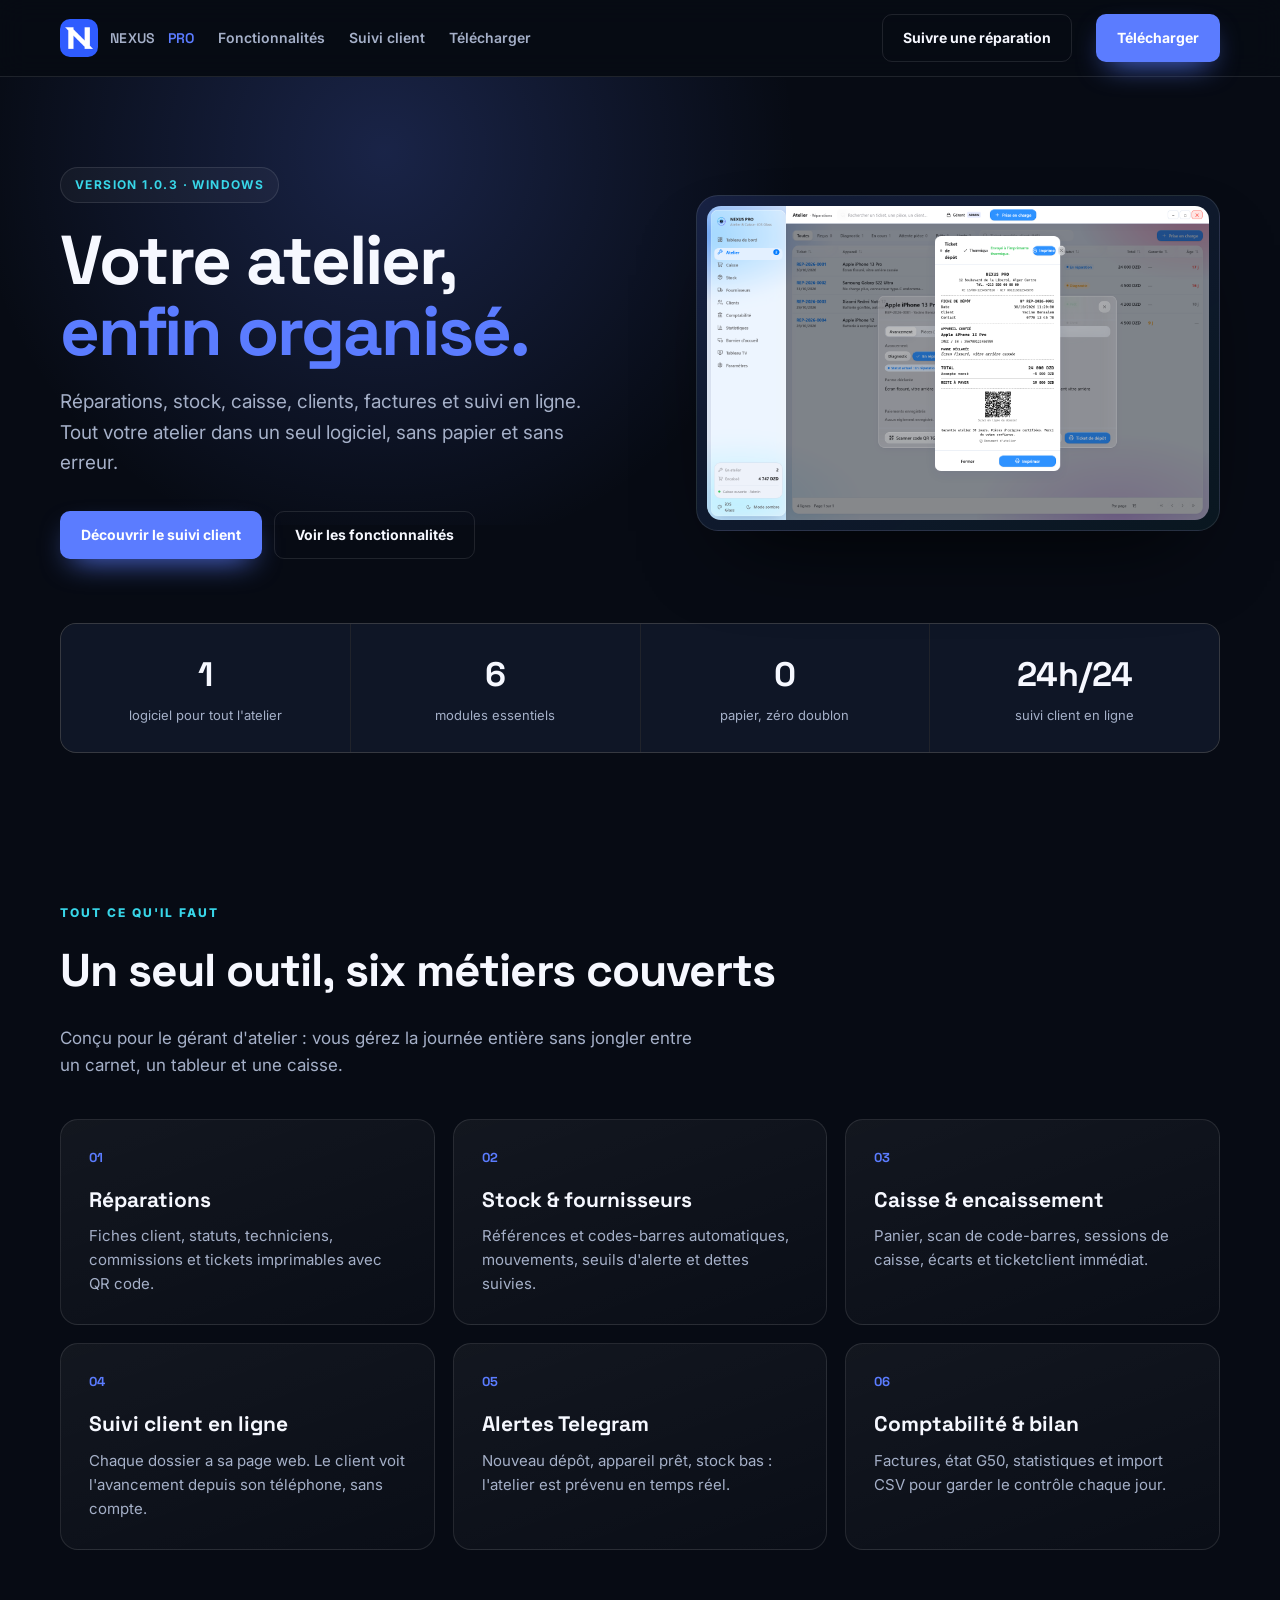
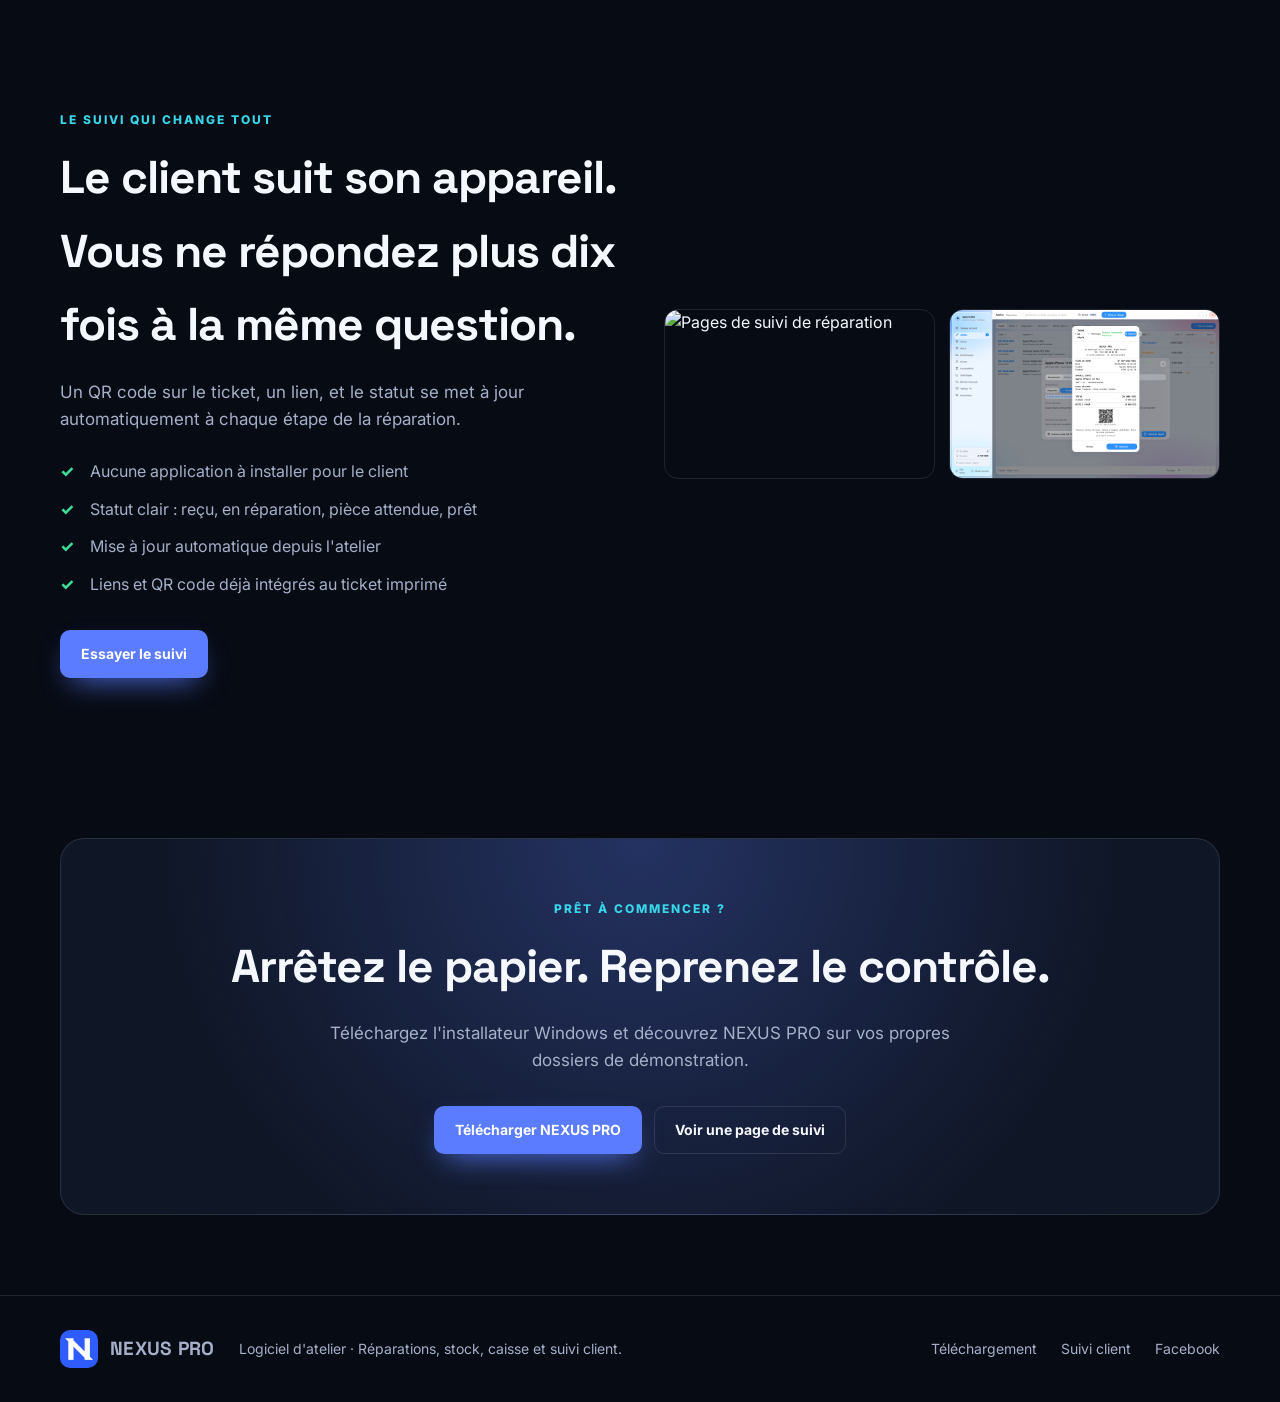
==== docs/landing/index.html @ 6903d818 "Site : accueil darija 100% + captures (Telegram, suivi, ticket QR)" ====
<!doctype html>
<html lang="fr">
<head>
<meta charset="utf-8" />
<meta name="viewport" content="width=device-width, initial-scale=1" />
<title>NEXUS PRO — Le logiciel tout-en-un pour votre atelier</title>
<meta name="description" content="Réparations, stock, caisse, clients, factures et suivi en ligne : NEXUS PRO réunit tout votre atelier dans un seul logiciel Windows." />
<style>
  @import url('https://fonts.googleapis.com/css2?family=Space+Grotesk:wght@400;500;600;700&family=Inter:wght@400;500;600;700&display=swap');
  :root{--bg:#070b14;--surface:#0f1626;--line:rgba(255,255,255,.1);--ink:#f6f8ff;--mute:#a5b0c8;--accent:#5b7cff;--cyan:#38d6e8;--ok:#3ddc97}
  *{box-sizing:border-box}
  html{scroll-behavior:smooth}
  body{margin:0;background:var(--bg);color:var(--ink);font-family:Inter,Arial,sans-serif;line-height:1.6}
  a{color:inherit;text-decoration:none}
  .wrap{width:min(1160px,92%);margin:0 auto}
  header{position:sticky;top:0;z-index:10;background:rgba(7,11,20,.82);backdrop-filter:blur(14px);border-bottom:1px solid var(--line)}
  .nav{display:flex;align-items:center;gap:24px;padding:14px 0}
  .brand{display:flex;align-items:center;gap:12px;font-family:'Space Grotesk',sans-serif;font-weight:700;font-size:19px;letter-spacing:.3px}
  .brand img{width:38px;height:38px;border-radius:10px}
  .nav a:not(.btn){color:var(--mute);font-size:14px;font-weight:600}
  .nav a:not(.btn):hover{color:var(--ink)}
  .nav .grow{flex:1}
  .btn{display:inline-flex;align-items:center;justify-content:center;gap:8px;padding:12px 20px;border-radius:10px;font-weight:700;font-size:14px;border:1px solid transparent;white-space:nowrap}
  .btn-primary{background:var(--accent);color:#fff;box-shadow:0 12px 30px -12px var(--accent)}
  .btn-ghost{border-color:var(--line);color:var(--ink)}
  .btn:hover{transform:translateY(-1px)}
  .hero{position:relative;overflow:hidden;padding:90px 0 70px}
  .hero:before{content:"";position:absolute;inset:-40% 30% 40% -10%;background:radial-gradient(circle,rgba(91,124,255,.22),transparent 65%);pointer-events:none}
  .grid{display:grid;grid-template-columns:1.05fr .95fr;gap:56px;align-items:center;position:relative}
  .badge{display:inline-block;padding:7px 14px;border-radius:100px;border:1px solid var(--line);background:rgba(255,255,255,.04);font-size:12px;font-weight:700;letter-spacing:1.4px;color:var(--cyan);text-transform:uppercase}
  h1{font-family:'Space Grotesk',sans-serif;font-size:clamp(42px,5.4vw,70px);line-height:1.04;letter-spacing:-2px;margin:22px 0 18px}
  h1 span{color:var(--accent)}
  .lead{font-size:19px;color:var(--mute);max-width:560px}
  .actions{display:flex;gap:12px;flex-wrap:wrap;margin-top:32px}
  .visual{position:relative;border-radius:22px;border:1px solid var(--line);padding:10px;background:linear-gradient(145deg,rgba(91,124,255,.16),rgba(56,214,232,.06));box-shadow:0 40px 90px -40px rgba(0,0,0,.9)}
  .visual img{width:100%;display:block;border-radius:14px}
  .stats{display:grid;grid-template-columns:repeat(4,1fr);gap:1px;background:var(--line);border:1px solid var(--line);border-radius:16px;overflow:hidden;margin-top:64px}
  .stat{background:var(--surface);padding:24px;text-align:center}
  .stat b{display:block;font-family:'Space Grotesk',sans-serif;font-size:34px;color:var(--ink)}
  .stat span{font-size:13px;color:var(--mute)}
  section{padding:80px 0}
  .eyebrow{color:var(--cyan);font-size:12px;font-weight:800;letter-spacing:2px;text-transform:uppercase}
  h2{font-family:'Space Grotesk',sans-serif;font-size:clamp(30px,3.6vw,46px);letter-spacing:-1px;margin:12px 0 16px}
  .sub{color:var(--mute);max-width:650px;font-size:17px}
  .cards{display:grid;grid-template-columns:repeat(3,1fr);gap:18px;margin-top:40px}
  .card{padding:28px;border-radius:18px;border:1px solid var(--line);background:linear-gradient(160deg,rgba(255,255,255,.05),rgba(255,255,255,.015))}
  .card .num{font-family:'Space Grotesk',sans-serif;font-size:13px;color:var(--accent);font-weight:700}
  .card h3{font-family:'Space Grotesk',sans-serif;font-size:21px;margin:14px 0 8px}
  .card p{color:var(--mute);font-size:15px;margin:0}
  .split{display:grid;grid-template-columns:1fr 1fr;gap:48px;align-items:center}
  .shots{display:grid;grid-template-columns:1fr 1fr;gap:14px}
  .shots img{width:100%;border-radius:14px;border:1px solid var(--line)}
  ul.checks{list-style:none;padding:0;margin:26px 0 0;display:grid;gap:12px}
  ul.checks li{padding-left:30px;position:relative;color:var(--mute)}
  ul.checks li:before{content:"✓";position:absolute;left:0;color:var(--ok);font-weight:800}
  .cta{text-align:center;border-radius:24px;padding:60px 24px;background:radial-gradient(circle at 50% 0,rgba(91,124,255,.28),transparent 70%),var(--surface);border:1px solid var(--line)}
  footer{border-top:1px solid var(--line);padding:34px 0;color:var(--mute);font-size:14px}
  .foot{display:flex;gap:24px;flex-wrap:wrap;align-items:center}
  .foot .grow{flex:1}
  @media(max-width:900px){.grid,.split{grid-template-columns:1fr}.cards{grid-template-columns:1fr}.stats{grid-template-columns:repeat(2,1fr)}.shots{grid-template-columns:1fr}.nav a:not(.btn){display:none}}
</style>
</head>
<body>
<header>
  <div class="wrap nav">
    <a class="brand" href="#top"><img src="../assets/logo-nexuspro.png" alt="Logo NEXUS PRO" /> NEXUS <span style="color:var(--accent)">PRO</span></a>
    <a href="#fonctions">Fonctionnalités</a>
    <a href="#suivi">Suivi client</a>
    <a href="#telecharger">Télécharger</a>
    <span class="grow"></span>
    <a class="btn btn-ghost" href="../suivi/">Suivre une réparation</a>
    <a class="btn btn-primary" href="https://github.com/mohlinkinpark1-prog/nexus-pro-releases/releases/latest">Télécharger</a>
  </div>
</header>

<main id="top">
  <div class="hero">
    <div class="wrap grid">
      <div>
        <span class="badge">Version 1.0.3 · Windows</span>
        <h1>Votre atelier,<br /><span>enfin organisé.</span></h1>
        <p class="lead">Réparations, stock, caisse, clients, factures et suivi en ligne. Tout votre atelier dans un seul logiciel, sans papier et sans erreur.</p>
        <div class="actions">
          <a class="btn btn-primary" href="#suivi">Découvrir le suivi client</a>
          <a class="btn btn-ghost" href="#fonctions">Voir les fonctionnalités</a>
        </div>
      </div>
      <div class="visual"><img src="../assets/app-ticket-qr.png" alt="Ticket de réparation avec QR code dans NEXUS PRO" /></div>
    </div>
    <div class="wrap stats">
      <div class="stat"><b>1</b><span>logiciel pour tout l'atelier</span></div>
      <div class="stat"><b>6</b><span>modules essentiels</span></div>
      <div class="stat"><b>0</b><span>papier, zéro doublon</span></div>
      <div class="stat"><b>24h/24</b><span>suivi client en ligne</span></div>
    </div>
  </div>

  <section id="fonctions">
    <div class="wrap">
      <div class="eyebrow">Tout ce qu'il faut</div>
      <h2>Un seul outil, six métiers couverts</h2>
      <p class="sub">Conçu pour le gérant d'atelier : vous gérez la journée entière sans jongler entre un carnet, un tableur et une caisse.</p>
      <div class="cards">
        <div class="card"><div class="num">01</div><h3>Réparations</h3><p>Fiches client, statuts, techniciens, commissions et tickets imprimables avec QR code.</p></div>
        <div class="card"><div class="num">02</div><h3>Stock & fournisseurs</h3><p>Références et codes-barres automatiques, mouvements, seuils d'alerte et dettes suivies.</p></div>
        <div class="card"><div class="num">03</div><h3>Caisse & encaissement</h3><p>Panier, scan de code-barres, sessions de caisse, écarts et ticketclient immédiat.</p></div>
        <div class="card"><div class="num">04</div><h3>Suivi client en ligne</h3><p>Chaque dossier a sa page web. Le client voit l'avancement depuis son téléphone, sans compte.</p></div>
        <div class="card"><div class="num">05</div><h3>Alertes Telegram</h3><p>Nouveau dépôt, appareil prêt, stock bas : l'atelier est prévenu en temps réel.</p></div>
        <div class="card"><div class="num">06</div><h3>Comptabilité & bilan</h3><p>Factures, état G50, statistiques et import CSV pour garder le contrôle chaque jour.</p></div>
      </div>
    </div>
  </section>

  <section id="suivi">
    <div class="wrap split">
      <div>
        <div class="eyebrow">Le suivi qui change tout</div>
        <h2>Le client suit son appareil. Vous ne répondez plus dix fois à la même question.</h2>
        <p class="sub">Un QR code sur le ticket, un lien, et le statut se met à jour automatiquement à chaque étape de la réparation.</p>
        <ul class="checks">
          <li>Aucune application à installer pour le client</li>
          <li>Statut clair : reçu, en réparation, pièce attendue, prêt</li>
          <li>Mise à jour automatique depuis l'atelier</li>
          <li>Liens et QR code déjà intégrés au ticket imprimé</li>
        </ul>
        <div class="actions"><a class="btn btn-primary" href="../suivi/">Essayer le suivi</a></div>
      </div>
      <div class="shots">
        <img src="../assets/app-suivi-pages.png" alt="Pages de suivi de réparation" />
        <img src="../assets/app-ticket-qr.png" alt="Ticket avec QR code" />
      </div>
    </div>
  </section>

  <section id="telecharger">
    <div class="wrap">
      <div class="cta">
        <div class="eyebrow">Prêt à commencer ?</div>
        <h2>Arrêtez le papier. Reprenez le contrôle.</h2>
        <p class="sub" style="margin:0 auto">Téléchargez l'installateur Windows et découvrez NEXUS PRO sur vos propres dossiers de démonstration.</p>
        <div class="actions" style="justify-content:center">
          <a class="btn btn-primary" href="https://github.com/mohlinkinpark1-prog/nexus-pro-releases/releases/latest">Télécharger NEXUS PRO</a>
          <a class="btn btn-ghost" href="../suivi/">Voir une page de suivi</a>
        </div>
      </div>
    </div>
  </section>
</main>

<footer>
  <div class="wrap foot">
    <a class="brand" href="#top"><img src="../assets/logo-nexuspro.png" alt="" /> NEXUS PRO</a>
    <span>Logiciel d'atelier · Réparations, stock, caisse et suivi client.</span>
    <span class="grow"></span>
    <a href="https://github.com/mohlinkinpark1-prog/nexus-pro-releases/releases/latest">Téléchargement</a>
    <a href="../suivi/">Suivi client</a>
    <a href="https://www.facebook.com/ghzdev">Facebook</a>
  </div>
</footer>
</body>
</html>
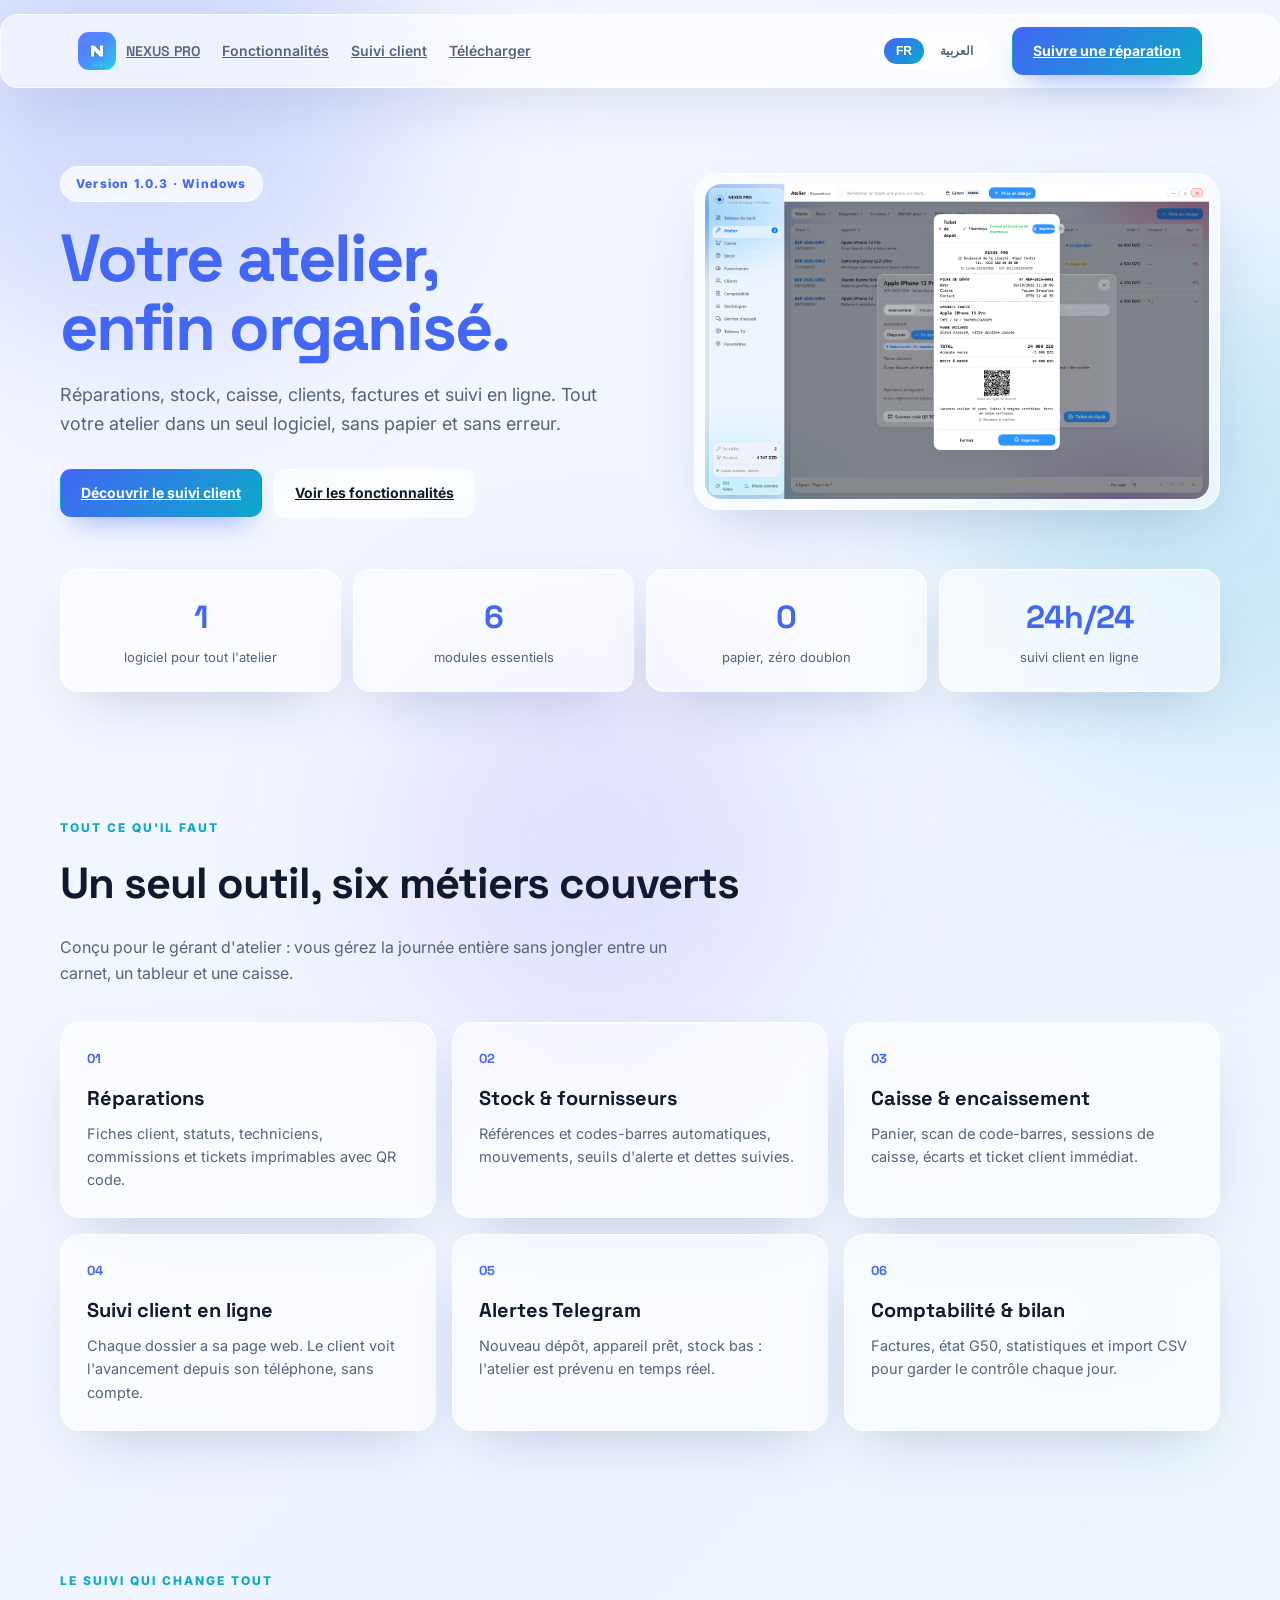
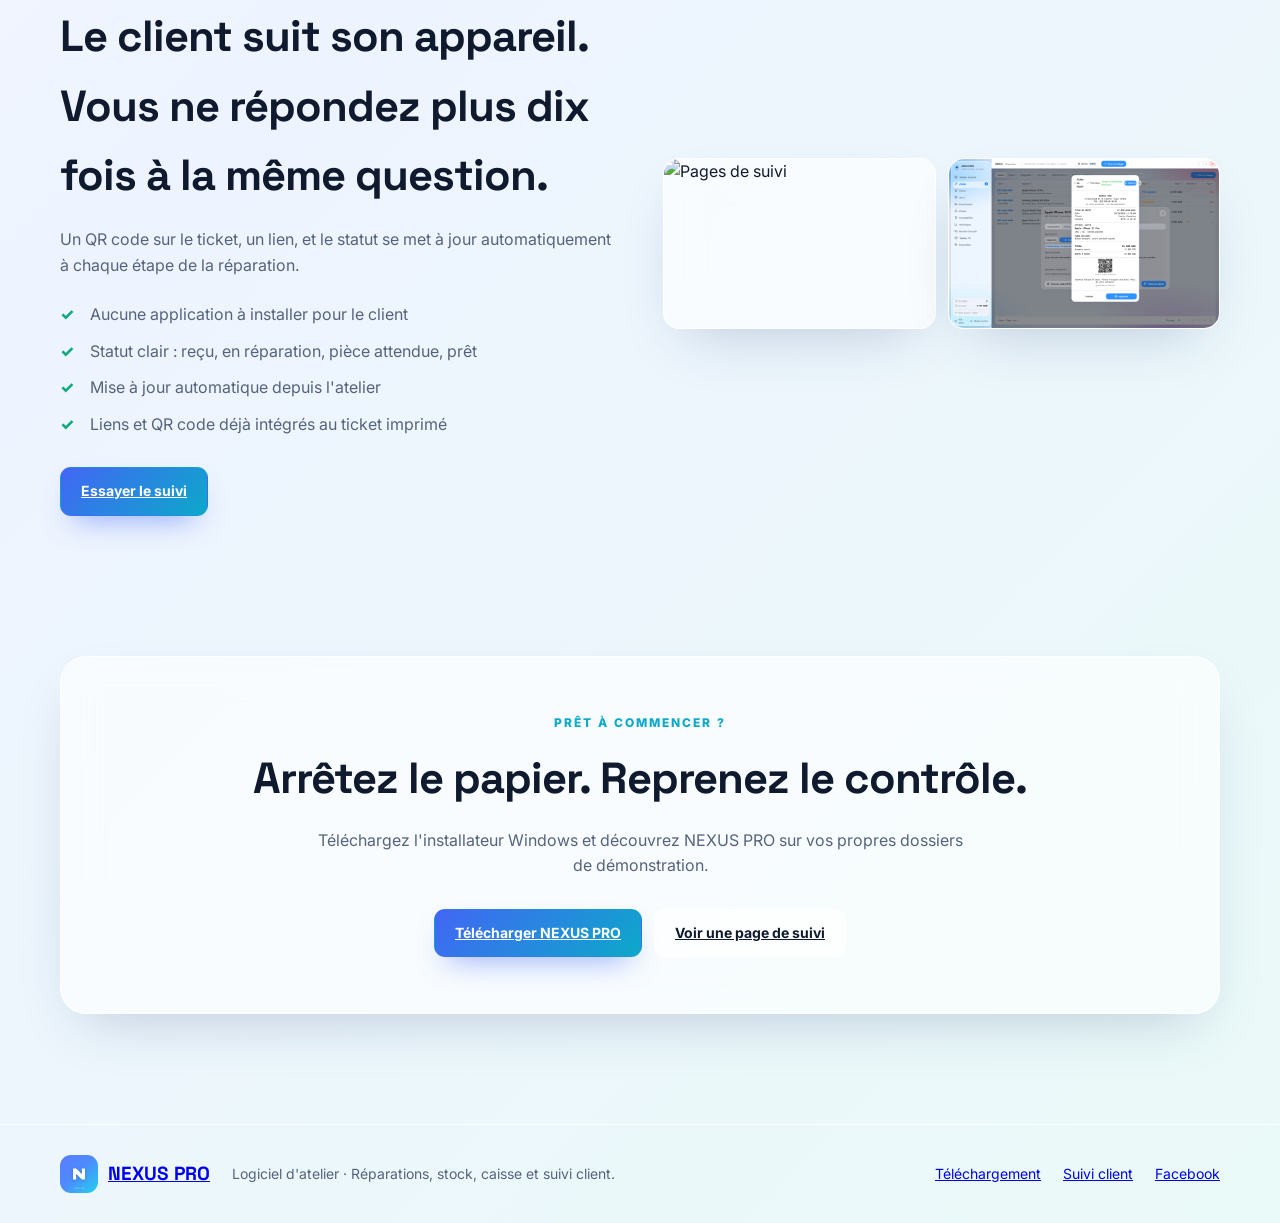
==== commit 0af72afa: "Site : accueil darija 100% + captures (Telegram, suivi, ticket QR)" ====
--- a/docs/landing/index.html
+++ b/docs/landing/index.html
@@ -5,71 +5,96 @@
 <meta name="viewport" content="width=device-width, initial-scale=1" />
 <title>NEXUS PRO — Le logiciel tout-en-un pour votre atelier</title>
 <meta name="description" content="Réparations, stock, caisse, clients, factures et suivi en ligne : NEXUS PRO réunit tout votre atelier dans un seul logiciel Windows." />
+<link rel="preconnect" href="https://fonts.googleapis.com" />
+<link rel="preconnect" href="https://fonts.gstatic.com" crossorigin />
+<link href="https://fonts.googleapis.com/css2?family=Space+Grotesk:wght@400;500;600;700&family=Inter:wght@400;500;600;700&family=Cairo:wght@400;600;700;800&display=swap" rel="stylesheet" />
 <style>
-  @import url('https://fonts.googleapis.com/css2?family=Space+Grotesk:wght@400;500;600;700&family=Inter:wght@400;500;600;700&display=swap');
-  :root{--bg:#070b14;--surface:#0f1626;--line:rgba(255,255,255,.1);--ink:#f6f8ff;--mute:#a5b0c8;--accent:#5b7cff;--cyan:#38d6e8;--ok:#3ddc97}
+  :root{
+    --ink:#101a2e;--muted:#56637d;--accent:#4266f5;--cyan:#0ca9c9;
+    --glass:rgba(255,255,255,.62);--glass-strong:rgba(255,255,255,.82);
+    --stroke:rgba(255,255,255,.85);--shadow:0 24px 60px -24px rgba(29,53,112,.25);
+  }
   *{box-sizing:border-box}
   html{scroll-behavior:smooth}
-  body{margin:0;background:var(--bg);color:var(--ink);font-family:Inter,Arial,sans-serif;line-height:1.6}
-  a{color:inherit;text-decoration:none}
+  body{
+    margin:0;color:var(--ink);line-height:1.6;
+    font-family:Inter,Arial,sans-serif;
+    background:linear-gradient(135deg,#f7f9ff 0%,#eef4ff 48%,#eafaf8 100%);
+    overflow-x:hidden;
+  }
+  html[lang="ar"] body{font-family:Cairo,'Segoe UI',Arial,sans-serif}
+  .orb{position:fixed;border-radius:50%;filter:blur(90px);z-index:-1;pointer-events:none}
+  .orb.a{width:520px;height:520px;background:rgba(66,102,245,.20);top:-180px;left:-120px}
+  .orb.b{width:480px;height:480px;background:rgba(12,169,201,.16);top:30%;right:-180px}
+  .orb.c{width:420px;height:420px;background:rgba(120,90,240,.12);bottom:-160px;left:30%}
+  .glass{background:var(--glass);backdrop-filter:blur(18px);-webkit-backdrop-filter:blur(18px);border:1px solid var(--stroke);box-shadow:var(--shadow)}
   .wrap{width:min(1160px,92%);margin:0 auto}
-  header{position:sticky;top:0;z-index:10;background:rgba(7,11,20,.82);backdrop-filter:blur(14px);border-bottom:1px solid var(--line)}
-  .nav{display:flex;align-items:center;gap:24px;padding:14px 0}
-  .brand{display:flex;align-items:center;gap:12px;font-family:'Space Grotesk',sans-serif;font-weight:700;font-size:19px;letter-spacing:.3px}
-  .brand img{width:38px;height:38px;border-radius:10px}
-  .nav a:not(.btn){color:var(--mute);font-size:14px;font-weight:600}
-  .nav a:not(.btn):hover{color:var(--ink)}
-  .nav .grow{flex:1}
-  .btn{display:inline-flex;align-items:center;justify-content:center;gap:8px;padding:12px 20px;border-radius:10px;font-weight:700;font-size:14px;border:1px solid transparent;white-space:nowrap}
-  .btn-primary{background:var(--accent);color:#fff;box-shadow:0 12px 30px -12px var(--accent)}
-  .btn-ghost{border-color:var(--line);color:var(--ink)}
-  .btn:hover{transform:translateY(-1px)}
-  .hero{position:relative;overflow:hidden;padding:90px 0 70px}
-  .hero:before{content:"";position:absolute;inset:-40% 30% 40% -10%;background:radial-gradient(circle,rgba(91,124,255,.22),transparent 65%);pointer-events:none}
-  .grid{display:grid;grid-template-columns:1.05fr .95fr;gap:56px;align-items:center;position:relative}
-  .badge{display:inline-block;padding:7px 14px;border-radius:100px;border:1px solid var(--line);background:rgba(255,255,255,.04);font-size:12px;font-weight:700;letter-spacing:1.4px;color:var(--cyan);text-transform:uppercase}
-  h1{font-family:'Space Grotesk',sans-serif;font-size:clamp(42px,5.4vw,70px);line-height:1.04;letter-spacing:-2px;margin:22px 0 18px}
+  header{position:sticky;top:0;z-index:20;margin:14px auto 0;border-radius:18px}
+  .nav{display:flex;align-items:center;gap:22px;padding:12px 18px;border-radius:18px}
+  .brand{display:flex;align-items:center;gap:10px;font-family:'Space Grotesk',sans-serif;font-weight:700;font-size:19px}
+  .brand img{width:38px;height:38px;border-radius:11px}
+  .nav a:not(.btn){color:var(--muted);font-size:14px;font-weight:600}
+  .nav a:not(.btn):hover{color:var(--accent)}
+  .grow{flex:1}
+  .btn{display:inline-flex;align-items:center;justify-content:center;gap:8px;padding:12px 20px;border-radius:11px;font-weight:700;font-size:14px;border:1px solid transparent;white-space:nowrap;transition:transform .15s ease}
+  .btn:hover{transform:translateY(-2px)}
+  .btn-primary{background:linear-gradient(135deg,var(--accent),var(--cyan));color:#fff;box-shadow:0 14px 30px -14px rgba(66,102,245,.7)}
+  .btn-ghost{background:rgba(255,255,255,.7);border-color:rgba(255,255,255,.9);color:var(--ink)}
+  .langs{display:flex;gap:4px;padding:4px;border-radius:100px;background:rgba(255,255,255,.7);border:1px solid var(--stroke)}
+  .lang-btn{border:0;background:transparent;color:var(--muted);font-weight:700;font-size:12px;padding:6px 12px;border-radius:100px;cursor:pointer}
+  .lang-btn.active{background:linear-gradient(135deg,var(--accent),var(--cyan));color:#fff}
+  .hero{position:relative;padding:78px 0 56px}
+  .grid{display:grid;grid-template-columns:1.05fr .95fr;gap:52px;align-items:center}
+  .badge{display:inline-block;padding:7px 15px;border-radius:100px;background:rgba(255,255,255,.75);border:1px solid var(--stroke);font-size:12px;font-weight:800;letter-spacing:1.2px;color:var(--accent)}
+  h1{font-family:'Space Grotesk',sans-serif;font-size:clamp(42px,5.2vw,68px);line-height:1.05;letter-spacing:-2px;margin:22px 0 18px}
+  html[lang="ar"] h1,html[lang="ar"] h2,html[lang="ar"] h3{font-family:Cairo,sans-serif;letter-spacing:0}
   h1 span{color:var(--accent)}
-  .lead{font-size:19px;color:var(--mute);max-width:560px}
-  .actions{display:flex;gap:12px;flex-wrap:wrap;margin-top:32px}
-  .visual{position:relative;border-radius:22px;border:1px solid var(--line);padding:10px;background:linear-gradient(145deg,rgba(91,124,255,.16),rgba(56,214,232,.06));box-shadow:0 40px 90px -40px rgba(0,0,0,.9)}
-  .visual img{width:100%;display:block;border-radius:14px}
-  .stats{display:grid;grid-template-columns:repeat(4,1fr);gap:1px;background:var(--line);border:1px solid var(--line);border-radius:16px;overflow:hidden;margin-top:64px}
-  .stat{background:var(--surface);padding:24px;text-align:center}
-  .stat b{display:block;font-family:'Space Grotesk',sans-serif;font-size:34px;color:var(--ink)}
-  .stat span{font-size:13px;color:var(--mute)}
-  section{padding:80px 0}
+  .lead{font-size:18px;color:var(--muted);max-width:560px}
+  .actions{display:flex;gap:12px;flex-wrap:wrap;margin-top:30px}
+  .visual{padding:10px;border-radius:24px;overflow:hidden}
+  .visual img{width:100%;display:block;border-radius:16px}
+  .stats{display:grid;grid-template-columns:repeat(4,1fr);gap:12px;margin-top:52px}
+  .stat{border-radius:18px;padding:22px;text-align:center}
+  .stat b{display:block;font-family:'Space Grotesk',sans-serif;font-size:32px;color:var(--accent)}
+  .stat span{font-size:13px;color:var(--muted)}
+  section{padding:70px 0}
   .eyebrow{color:var(--cyan);font-size:12px;font-weight:800;letter-spacing:2px;text-transform:uppercase}
-  h2{font-family:'Space Grotesk',sans-serif;font-size:clamp(30px,3.6vw,46px);letter-spacing:-1px;margin:12px 0 16px}
-  .sub{color:var(--mute);max-width:650px;font-size:17px}
-  .cards{display:grid;grid-template-columns:repeat(3,1fr);gap:18px;margin-top:40px}
-  .card{padding:28px;border-radius:18px;border:1px solid var(--line);background:linear-gradient(160deg,rgba(255,255,255,.05),rgba(255,255,255,.015))}
-  .card .num{font-family:'Space Grotesk',sans-serif;font-size:13px;color:var(--accent);font-weight:700}
-  .card h3{font-family:'Space Grotesk',sans-serif;font-size:21px;margin:14px 0 8px}
-  .card p{color:var(--mute);font-size:15px;margin:0}
-  .split{display:grid;grid-template-columns:1fr 1fr;gap:48px;align-items:center}
-  .shots{display:grid;grid-template-columns:1fr 1fr;gap:14px}
-  .shots img{width:100%;border-radius:14px;border:1px solid var(--line)}
-  ul.checks{list-style:none;padding:0;margin:26px 0 0;display:grid;gap:12px}
-  ul.checks li{padding-left:30px;position:relative;color:var(--mute)}
-  ul.checks li:before{content:"✓";position:absolute;left:0;color:var(--ok);font-weight:800}
-  .cta{text-align:center;border-radius:24px;padding:60px 24px;background:radial-gradient(circle at 50% 0,rgba(91,124,255,.28),transparent 70%),var(--surface);border:1px solid var(--line)}
-  footer{border-top:1px solid var(--line);padding:34px 0;color:var(--mute);font-size:14px}
-  .foot{display:flex;gap:24px;flex-wrap:wrap;align-items:center}
-  .foot .grow{flex:1}
+  h2{font-family:'Space Grotesk',sans-serif;font-size:clamp(30px,3.4vw,44px);letter-spacing:-1px;margin:12px 0 14px}
+  .sub{color:var(--muted);max-width:650px;font-size:16px}
+  .cards{display:grid;grid-template-columns:repeat(3,1fr);gap:16px;margin-top:36px}
+  .card{padding:26px;border-radius:20px}
+  .card .num{font-family:'Space Grotesk',sans-serif;font-size:13px;font-weight:700;color:var(--accent)}
+  .card h3{font-family:'Space Grotesk',sans-serif;font-size:20px;margin:12px 0 8px}
+  .card p{color:var(--muted);font-size:14.5px;margin:0}
+  .split{display:grid;grid-template-columns:1fr 1fr;gap:46px;align-items:center}
+  .shots{display:grid;grid-template-columns:1fr 1fr;gap:12px}
+  .shots img{width:100%;border-radius:16px;border:1px solid var(--stroke)}
+  ul.checks{list-style:none;padding:0;margin:24px 0 0;display:grid;gap:11px}
+  ul.checks li{padding-inline-start:30px;position:relative;color:var(--muted)}
+  ul.checks li:before{content:"✓";position:absolute;inset-inline-start:0;color:#0ea97c;font-weight:800}
+  .cta{text-align:center;border-radius:26px;padding:56px 24px}
+  footer{border-top:1px solid rgba(255,255,255,.8);padding:30px 0;color:var(--muted);font-size:14px;margin-top:40px}
+  .foot{display:flex;gap:22px;flex-wrap:wrap;align-items:center}
   @media(max-width:900px){.grid,.split{grid-template-columns:1fr}.cards{grid-template-columns:1fr}.stats{grid-template-columns:repeat(2,1fr)}.shots{grid-template-columns:1fr}.nav a:not(.btn){display:none}}
+  html[dir="rtl"] .nav{direction:rtl}
+  html[dir="rtl"] .actions{justify-content:flex-start}
 </style>
 </head>
 <body>
-<header>
+<div class="orb a"></div><div class="orb b"></div><div class="orb c"></div>
+
+<header class="glass">
   <div class="wrap nav">
-    <a class="brand" href="#top"><img src="../assets/logo-nexuspro.png" alt="Logo NEXUS PRO" /> NEXUS <span style="color:var(--accent)">PRO</span></a>
-    <a href="#fonctions">Fonctionnalités</a>
-    <a href="#suivi">Suivi client</a>
-    <a href="#telecharger">Télécharger</a>
+    <a class="brand" href="#top"><img src="../assets/logo-nexuspro.png" alt="NEXUS PRO" /> NEXUS PRO</a>
+    <a href="#fonctions" data-i18n="navFeatures">Fonctionnalités</a>
+    <a href="#suivi" data-i18n="navTracking">Suivi client</a>
+    <a href="#telecharger" data-i18n="navDownload">Télécharger</a>
     <span class="grow"></span>
-    <a class="btn btn-ghost" href="../suivi/">Suivre une réparation</a>
-    <a class="btn btn-primary" href="https://github.com/mohlinkinpark1-prog/nexus-pro-releases/releases/latest">Télécharger</a>
+    <div class="langs">
+      <button class="lang-btn active" data-lang="fr" type="button">FR</button>
+      <button class="lang-btn" data-lang="ar" type="button">العربية</button>
+    </div>
+    <a class="btn btn-primary" href="../suivi/" data-i18n="navTry">Suivre une réparation</a>
   </div>
 </header>
 
@@ -77,36 +102,36 @@
   <div class="hero">
     <div class="wrap grid">
       <div>
-        <span class="badge">Version 1.0.3 · Windows</span>
-        <h1>Votre atelier,<br /><span>enfin organisé.</span></h1>
-        <p class="lead">Réparations, stock, caisse, clients, factures et suivi en ligne. Tout votre atelier dans un seul logiciel, sans papier et sans erreur.</p>
+        <span class="badge" data-i18n="badge">Version 1.0.3 · Windows</span>
+        <h1><span data-i18n="hero1">Votre atelier,</span><br /><span data-i18n="hero2">enfin organisé.</span></h1>
+        <p class="lead" data-i18n="lead">Réparations, stock, caisse, clients, factures et suivi en ligne. Tout votre atelier dans un seul logiciel, sans papier et sans erreur.</p>
         <div class="actions">
-          <a class="btn btn-primary" href="#suivi">Découvrir le suivi client</a>
-          <a class="btn btn-ghost" href="#fonctions">Voir les fonctionnalités</a>
+          <a class="btn btn-primary" href="#suivi" data-i18n="ctaTracking">Découvrir le suivi client</a>
+          <a class="btn btn-ghost" href="#fonctions" data-i18n="ctaFeatures">Voir les fonctionnalités</a>
         </div>
       </div>
-      <div class="visual"><img src="../assets/app-ticket-qr.png" alt="Ticket de réparation avec QR code dans NEXUS PRO" /></div>
+      <div class="visual glass"><img src="../assets/app-ticket-qr.png" alt="Ticket de réparation avec QR code" /></div>
     </div>
     <div class="wrap stats">
-      <div class="stat"><b>1</b><span>logiciel pour tout l'atelier</span></div>
-      <div class="stat"><b>6</b><span>modules essentiels</span></div>
-      <div class="stat"><b>0</b><span>papier, zéro doublon</span></div>
-      <div class="stat"><b>24h/24</b><span>suivi client en ligne</span></div>
+      <div class="stat glass"><b>1</b><span data-i18n="s1">logiciel pour tout l'atelier</span></div>
+      <div class="stat glass"><b>6</b><span data-i18n="s2">modules essentiels</span></div>
+      <div class="stat glass"><b>0</b><span data-i18n="s3">papier, zéro doublon</span></div>
+      <div class="stat glass"><b>24h/24</b><span data-i18n="s4">suivi client en ligne</span></div>
     </div>
   </div>
 
   <section id="fonctions">
     <div class="wrap">
-      <div class="eyebrow">Tout ce qu'il faut</div>
-      <h2>Un seul outil, six métiers couverts</h2>
-      <p class="sub">Conçu pour le gérant d'atelier : vous gérez la journée entière sans jongler entre un carnet, un tableur et une caisse.</p>
+      <div class="eyebrow" data-i18n="eyebrow1">Tout ce qu'il faut</div>
+      <h2 data-i18n="title1">Un seul outil, six métiers couverts</h2>
+      <p class="sub" data-i18n="sub1">Conçu pour le gérant d'atelier : vous gérez la journée entière sans jongler entre un carnet, un tableur et une caisse.</p>
       <div class="cards">
-        <div class="card"><div class="num">01</div><h3>Réparations</h3><p>Fiches client, statuts, techniciens, commissions et tickets imprimables avec QR code.</p></div>
-        <div class="card"><div class="num">02</div><h3>Stock & fournisseurs</h3><p>Références et codes-barres automatiques, mouvements, seuils d'alerte et dettes suivies.</p></div>
-        <div class="card"><div class="num">03</div><h3>Caisse & encaissement</h3><p>Panier, scan de code-barres, sessions de caisse, écarts et ticketclient immédiat.</p></div>
-        <div class="card"><div class="num">04</div><h3>Suivi client en ligne</h3><p>Chaque dossier a sa page web. Le client voit l'avancement depuis son téléphone, sans compte.</p></div>
-        <div class="card"><div class="num">05</div><h3>Alertes Telegram</h3><p>Nouveau dépôt, appareil prêt, stock bas : l'atelier est prévenu en temps réel.</p></div>
-        <div class="card"><div class="num">06</div><h3>Comptabilité & bilan</h3><p>Factures, état G50, statistiques et import CSV pour garder le contrôle chaque jour.</p></div>
+        <div class="card glass"><div class="num">01</div><h3 data-i18n="f1t">Réparations</h3><p data-i18n="f1d">Fiches client, statuts, techniciens, commissions et tickets imprimables avec QR code.</p></div>
+        <div class="card glass"><div class="num">02</div><h3 data-i18n="f2t">Stock & fournisseurs</h3><p data-i18n="f2d">Références et codes-barres automatiques, mouvements, seuils d'alerte et dettes suivies.</p></div>
+        <div class="card glass"><div class="num">03</div><h3 data-i18n="f3t">Caisse & encaissement</h3><p data-i18n="f3d">Panier, scan de code-barres, sessions de caisse, écarts et ticket client immédiat.</p></div>
+        <div class="card glass"><div class="num">04</div><h3 data-i18n="f4t">Suivi client en ligne</h3><p data-i18n="f4d">Chaque dossier a sa page web. Le client voit l'avancement depuis son téléphone, sans compte.</p></div>
+        <div class="card glass"><div class="num">05</div><h3 data-i18n="f5t">Alertes Telegram</h3><p data-i18n="f5d">Nouveau dépôt, appareil prêt, stock bas : l'atelier est prévenu en temps réel.</p></div>
+        <div class="card glass"><div class="num">06</div><h3 data-i18n="f6t">Comptabilité & bilan</h3><p data-i18n="f6d">Factures, état G50, statistiques et import CSV pour garder le contrôle chaque jour.</p></div>
       </div>
     </div>
   </section>
@@ -114,33 +139,33 @@
   <section id="suivi">
     <div class="wrap split">
       <div>
-        <div class="eyebrow">Le suivi qui change tout</div>
-        <h2>Le client suit son appareil. Vous ne répondez plus dix fois à la même question.</h2>
-        <p class="sub">Un QR code sur le ticket, un lien, et le statut se met à jour automatiquement à chaque étape de la réparation.</p>
+        <div class="eyebrow" data-i18n="eyebrow2">Le suivi qui change tout</div>
+        <h2 data-i18n="title2">Le client suit son appareil. Vous ne répondez plus dix fois à la même question.</h2>
+        <p class="sub" data-i18n="sub2">Un QR code sur le ticket, un lien, et le statut se met à jour automatiquement à chaque étape de la réparation.</p>
         <ul class="checks">
-          <li>Aucune application à installer pour le client</li>
-          <li>Statut clair : reçu, en réparation, pièce attendue, prêt</li>
-          <li>Mise à jour automatique depuis l'atelier</li>
-          <li>Liens et QR code déjà intégrés au ticket imprimé</li>
+          <li data-i18n="c1">Aucune application à installer pour le client</li>
+          <li data-i18n="c2">Statut clair : reçu, en réparation, pièce attendue, prêt</li>
+          <li data-i18n="c3">Mise à jour automatique depuis l'atelier</li>
+          <li data-i18n="c4">Liens et QR code déjà intégrés au ticket imprimé</li>
         </ul>
-        <div class="actions"><a class="btn btn-primary" href="../suivi/">Essayer le suivi</a></div>
+        <div class="actions"><a class="btn btn-primary" href="../suivi/" data-i18n="ctaTry">Essayer le suivi</a></div>
       </div>
       <div class="shots">
-        <img src="../assets/app-suivi-pages.png" alt="Pages de suivi de réparation" />
-        <img src="../assets/app-ticket-qr.png" alt="Ticket avec QR code" />
+        <img class="glass" src="../assets/app-suivi-pages.png" alt="Pages de suivi" />
+        <img class="glass" src="../assets/app-ticket-qr.png" alt="Ticket avec QR code" />
       </div>
     </div>
   </section>
 
   <section id="telecharger">
     <div class="wrap">
-      <div class="cta">
-        <div class="eyebrow">Prêt à commencer ?</div>
-        <h2>Arrêtez le papier. Reprenez le contrôle.</h2>
-        <p class="sub" style="margin:0 auto">Téléchargez l'installateur Windows et découvrez NEXUS PRO sur vos propres dossiers de démonstration.</p>
+      <div class="cta glass">
+        <div class="eyebrow" data-i18n="eyebrow3">Prêt à commencer ?</div>
+        <h2 data-i18n="title3">Arrêtez le papier. Reprenez le contrôle.</h2>
+        <p class="sub" style="margin:0 auto" data-i18n="sub3">Téléchargez l'installateur Windows et découvrez NEXUS PRO sur vos propres dossiers de démonstration.</p>
         <div class="actions" style="justify-content:center">
-          <a class="btn btn-primary" href="https://github.com/mohlinkinpark1-prog/nexus-pro-releases/releases/latest">Télécharger NEXUS PRO</a>
-          <a class="btn btn-ghost" href="../suivi/">Voir une page de suivi</a>
+          <a class="btn btn-primary" href="https://github.com/mohlinkinpark1-prog/nexus-pro-releases/releases/latest" data-i18n="ctaDownload">Télécharger NEXUS PRO</a>
+          <a class="btn btn-ghost" href="../suivi/" data-i18n="ctaSee">Voir une page de suivi</a>
         </div>
       </div>
     </div>
@@ -150,12 +175,74 @@
 <footer>
   <div class="wrap foot">
     <a class="brand" href="#top"><img src="../assets/logo-nexuspro.png" alt="" /> NEXUS PRO</a>
-    <span>Logiciel d'atelier · Réparations, stock, caisse et suivi client.</span>
+    <span data-i18n="footDesc">Logiciel d'atelier · Réparations, stock, caisse et suivi client.</span>
     <span class="grow"></span>
-    <a href="https://github.com/mohlinkinpark1-prog/nexus-pro-releases/releases/latest">Téléchargement</a>
-    <a href="../suivi/">Suivi client</a>
+    <a href="https://github.com/mohlinkinpark1-prog/nexus-pro-releases/releases/latest" data-i18n="navDownload">Téléchargement</a>
+    <a href="../suivi/" data-i18n="footTracking">Suivi client</a>
     <a href="https://www.facebook.com/ghzdev">Facebook</a>
   </div>
 </footer>
+
+<script>
+const dict = {
+  fr: {
+    navFeatures:"Fonctionnalités", navTracking:"Suivi client", navDownload:"Télécharger", navTry:"Suivre une réparation",
+    badge:"Version 1.0.3 · Windows", hero1:"Votre atelier,", hero2:"enfin organisé.",
+    lead:"Réparations, stock, caisse, clients, factures et suivi en ligne. Tout votre atelier dans un seul logiciel, sans papier et sans erreur.",
+    ctaTracking:"Découvrir le suivi client", ctaFeatures:"Voir les fonctionnalités",
+    s1:"logiciel pour tout l'atelier", s2:"modules essentiels", s3:"papier, zéro doublon", s4:"suivi client en ligne",
+    eyebrow1:"Tout ce qu'il faut", title1:"Un seul outil, six métiers couverts",
+    sub1:"Conçu pour le gérant d'atelier : vous gérez la journée entière sans jongler entre un carnet, un tableur et une caisse.",
+    f1t:"Réparations", f1d:"Fiches client, statuts, techniciens, commissions et tickets imprimables avec QR code.",
+    f2t:"Stock & fournisseurs", f2d:"Références et codes-barres automatiques, mouvements, seuils d'alerte et dettes suivies.",
+    f3t:"Caisse & encaissement", f3d:"Panier, scan de code-barres, sessions de caisse, écarts et ticket client immédiat.",
+    f4t:"Suivi client en ligne", f4d:"Chaque dossier a sa page web. Le client voit l'avancement depuis son téléphone, sans compte.",
+    f5t:"Alertes Telegram", f5d:"Nouveau dépôt, appareil prêt, stock bas : l'atelier est prévenu en temps réel.",
+    f6t:"Comptabilité & bilan", f6d:"Factures, état G50, statistiques et import CSV pour garder le contrôle chaque jour.",
+    eyebrow2:"Le suivi qui change tout", title2:"Le client suit son appareil. Vous ne répondez plus dix fois à la même question.",
+    sub2:"Un QR code sur le ticket, un lien, et le statut se met à jour automatiquement à chaque étape de la réparation.",
+    c1:"Aucune application à installer pour le client", c2:"Statut clair : reçu, en réparation, pièce attendue, prêt",
+    c3:"Mise à jour automatique depuis l'atelier", c4:"Liens et QR code déjà intégrés au ticket imprimé", ctaTry:"Essayer le suivi",
+    eyebrow3:"Prêt à commencer ?", title3:"Arrêtez le papier. Reprenez le contrôle.",
+    sub3:"Téléchargez l'installateur Windows et découvrez NEXUS PRO sur vos propres dossiers de démonstration.",
+    ctaDownload:"Télécharger NEXUS PRO", ctaSee:"Voir une page de suivi",
+    footDesc:"Logiciel d'atelier · Réparations, stock, caisse et suivi client.", footTracking:"Suivi client"
+  },
+  ar: {
+    navFeatures:"المزايا", navTracking:"متابعة العملاء", navDownload:"تنزيل", navTry:"تتبّع إصلاح",
+    badge:"الإصدار 1.0.3 · ويندوز", hero1:"ورشتك،", hero2:"أخيراً منظّمة.",
+    lead:"الإصلاحات، المخزون، الكاسة، العملاء، الفواتير والمتابعة عبر الإنترنت. كل ورشتك في برنامج واحد، بلا أوراق وبلا أخطاء.",
+    ctaTracking:"اكتشف متابعة العملاء", ctaFeatures:"اطّلع على المزايا",
+    s1:"برنامج واحد لكل الورشة", s2:"وحدات أساسية", s3:"صفر أوراق", s4:"متابعة العملاء عبر الإنترنت",
+    eyebrow1:"كل ما تحتاجه", title1:"برنامج واحد، ست وظائف أساسية",
+    sub1:"مصمّم لصاحب الورشة: تدير يومك كاملاً دون التنقل بين دفتر وجدول وكاسة.",
+    f1t:"الإصلاحات", f1d:"ملفات العملاء، الحالات، الفنيون، العمولات وتذاكر قابلة للطباعة مع رمز QR.",
+    f2t:"المخزون والموردون", f2d:"مراجع ورموز تلقائية، حركات، تنبيهات وديون متابَعة.",
+    f3t:"الكاسة والدفع", f3d:"سلة، مسح رمز المنتج، جلسات الكاسة، الفروق وتذكرة فورية للعميل.",
+    f4t:"متابعة العملاء عبر الإنترنت", f4d:"كل ملف له صفحته الخاصة. العميل يرى التقدّم من هاتفه دون حساب.",
+    f5t:"تنبيهات تيليجرام", f5d:"إيداع جديد، جهاز جاهز، مخزون منخفض: الورشة تُبلَّغ فوراً.",
+    f6t:"المحاسبة والتقرير", f6d:"فواتير، جدول G50، إحصائيات واستيراد CSV للتحكم كل يوم.",
+    eyebrow2:"متابعة تغيّر كل شيء", title2:"العميل يتابع جهازه. وأنت لم تعد ترد عشر مرات على نفس السؤال.",
+    sub2:"رمز QR على التذكرة، رابط، والحالة تتحدّث تلقائياً مع كل مرحلة من مراحل الإصلاح.",
+    c1:"لا يحتاج العميل لتثبيت أي تطبيق", c2:"حالة واضحة: مستلم، قيد الإصلاح، بانتظار قطعة، جاهز",
+    c3:"تحديث تلقائي من الورشة", c4:"الروابط ورمز QR مدمجان في التذكرة المطبوعة", ctaTry:"جرّب المتابعة",
+    eyebrow3:"جاهز للبدء؟", title3:"توقف عن الورق. استعد السيطرة.",
+    sub3:"نزّل مُثبّت ويندوز واكتشف NEXUS PRO على ملفات العرض الخاصة بك.",
+    ctaDownload:"تنزيل NEXUS PRO", ctaSee:"شاهد صفحة متابعة",
+    footDesc:"برنامج ورشة · إصلاحات، مخزون، كاسة ومتابعة عملاء.", footTracking:"متابعة العملاء"
+  }
+};
+function setLang(lang){
+  const d = dict[lang] || dict.fr;
+  document.documentElement.lang = lang;
+  document.documentElement.dir = lang === 'ar' ? 'rtl' : 'ltr';
+  document.querySelectorAll('[data-i18n]').forEach(el => {
+    const v = d[el.dataset.i18n];
+    if (v !== undefined) el.textContent = v;
+  });
+  document.querySelectorAll('.lang-btn').forEach(b => b.classList.toggle('active', b.dataset.lang === lang));
+}
+document.querySelectorAll('.lang-btn').forEach(b => b.addEventListener('click', () => setLang(b.dataset.lang)));
+</script>
 </body>
 </html>
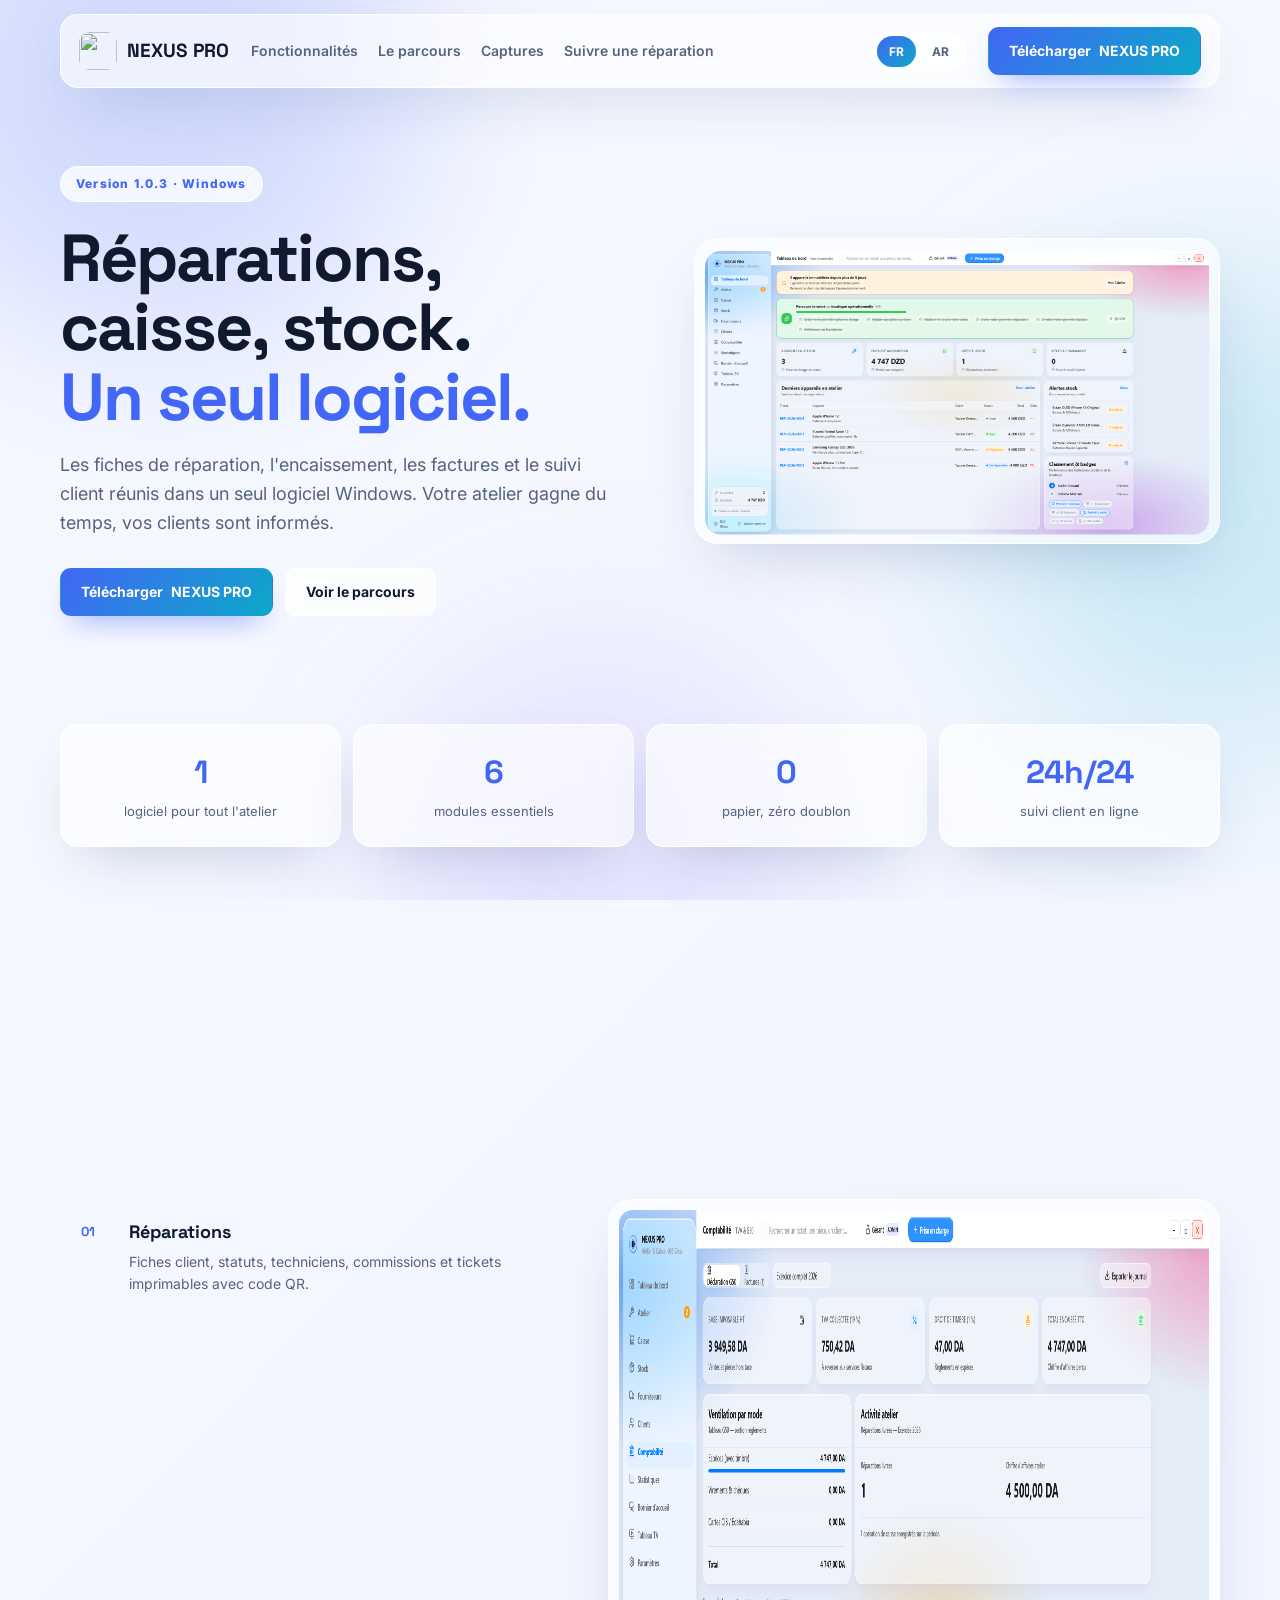
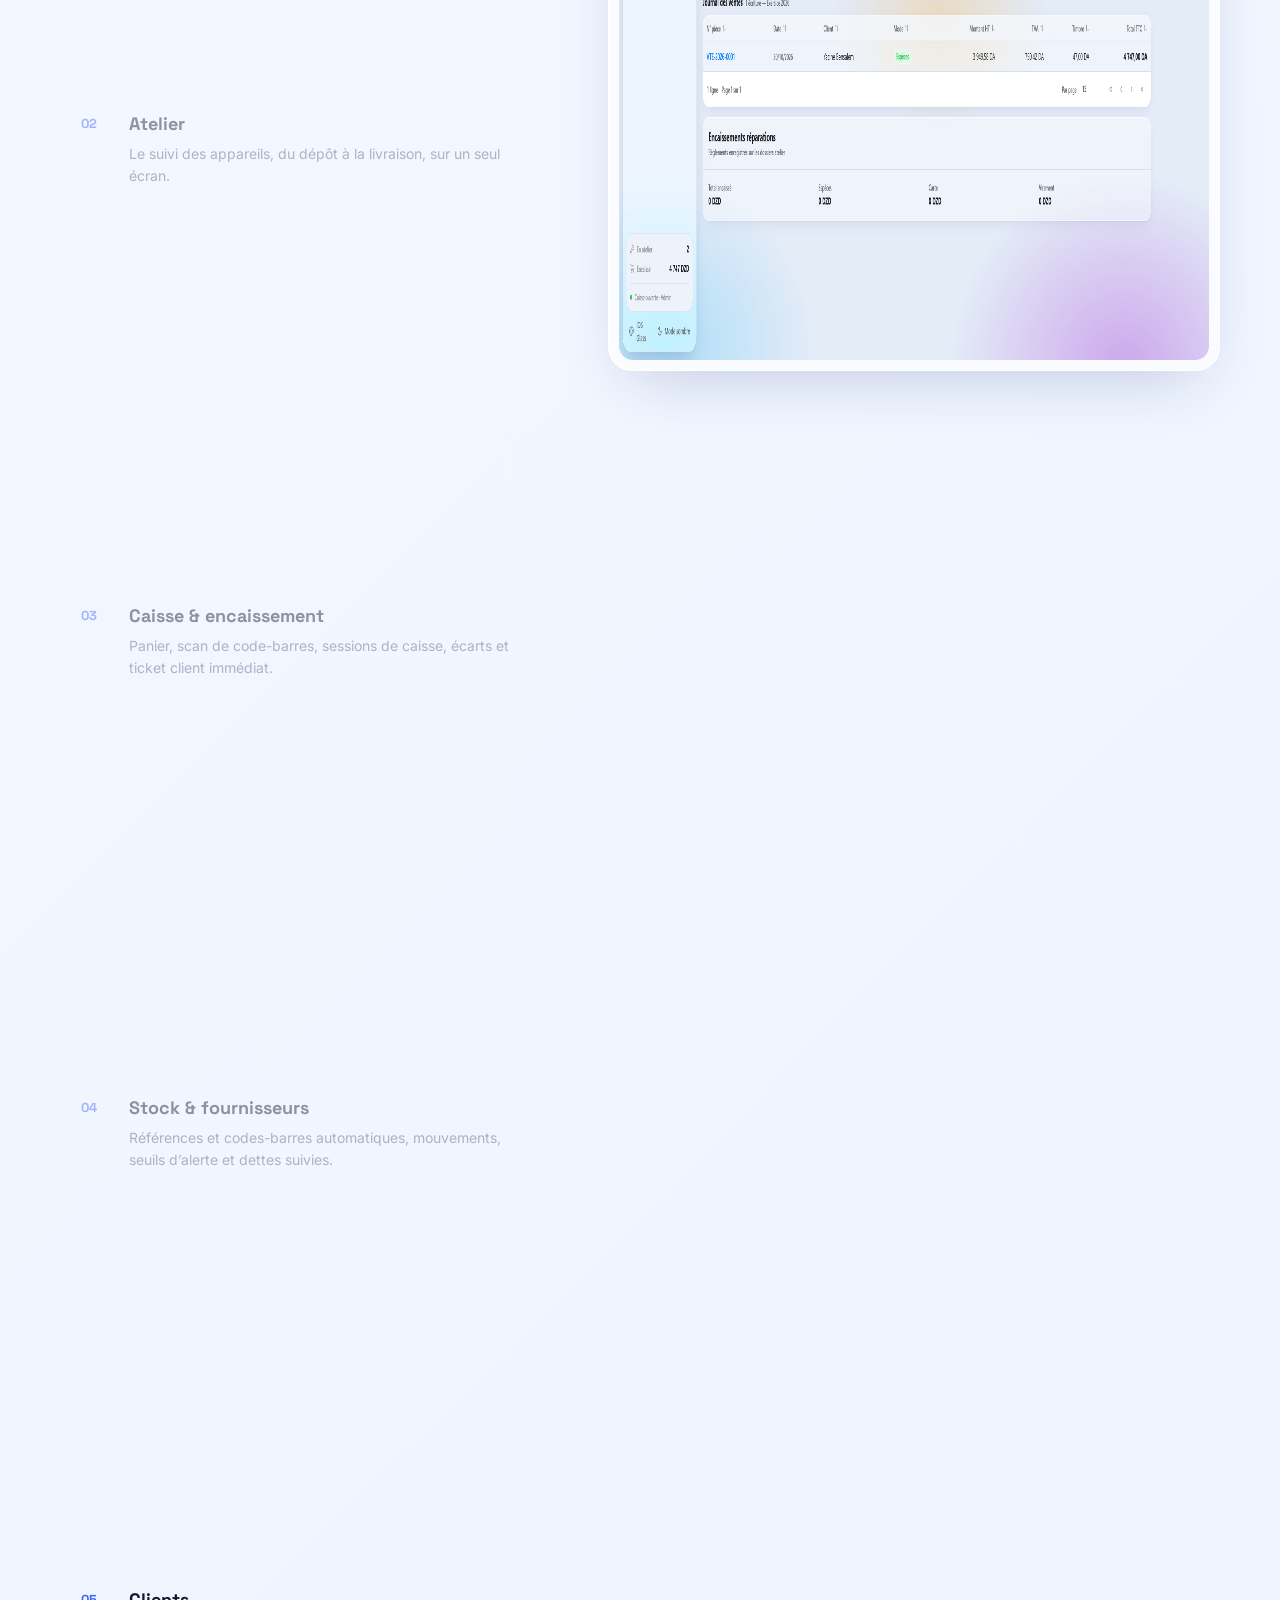
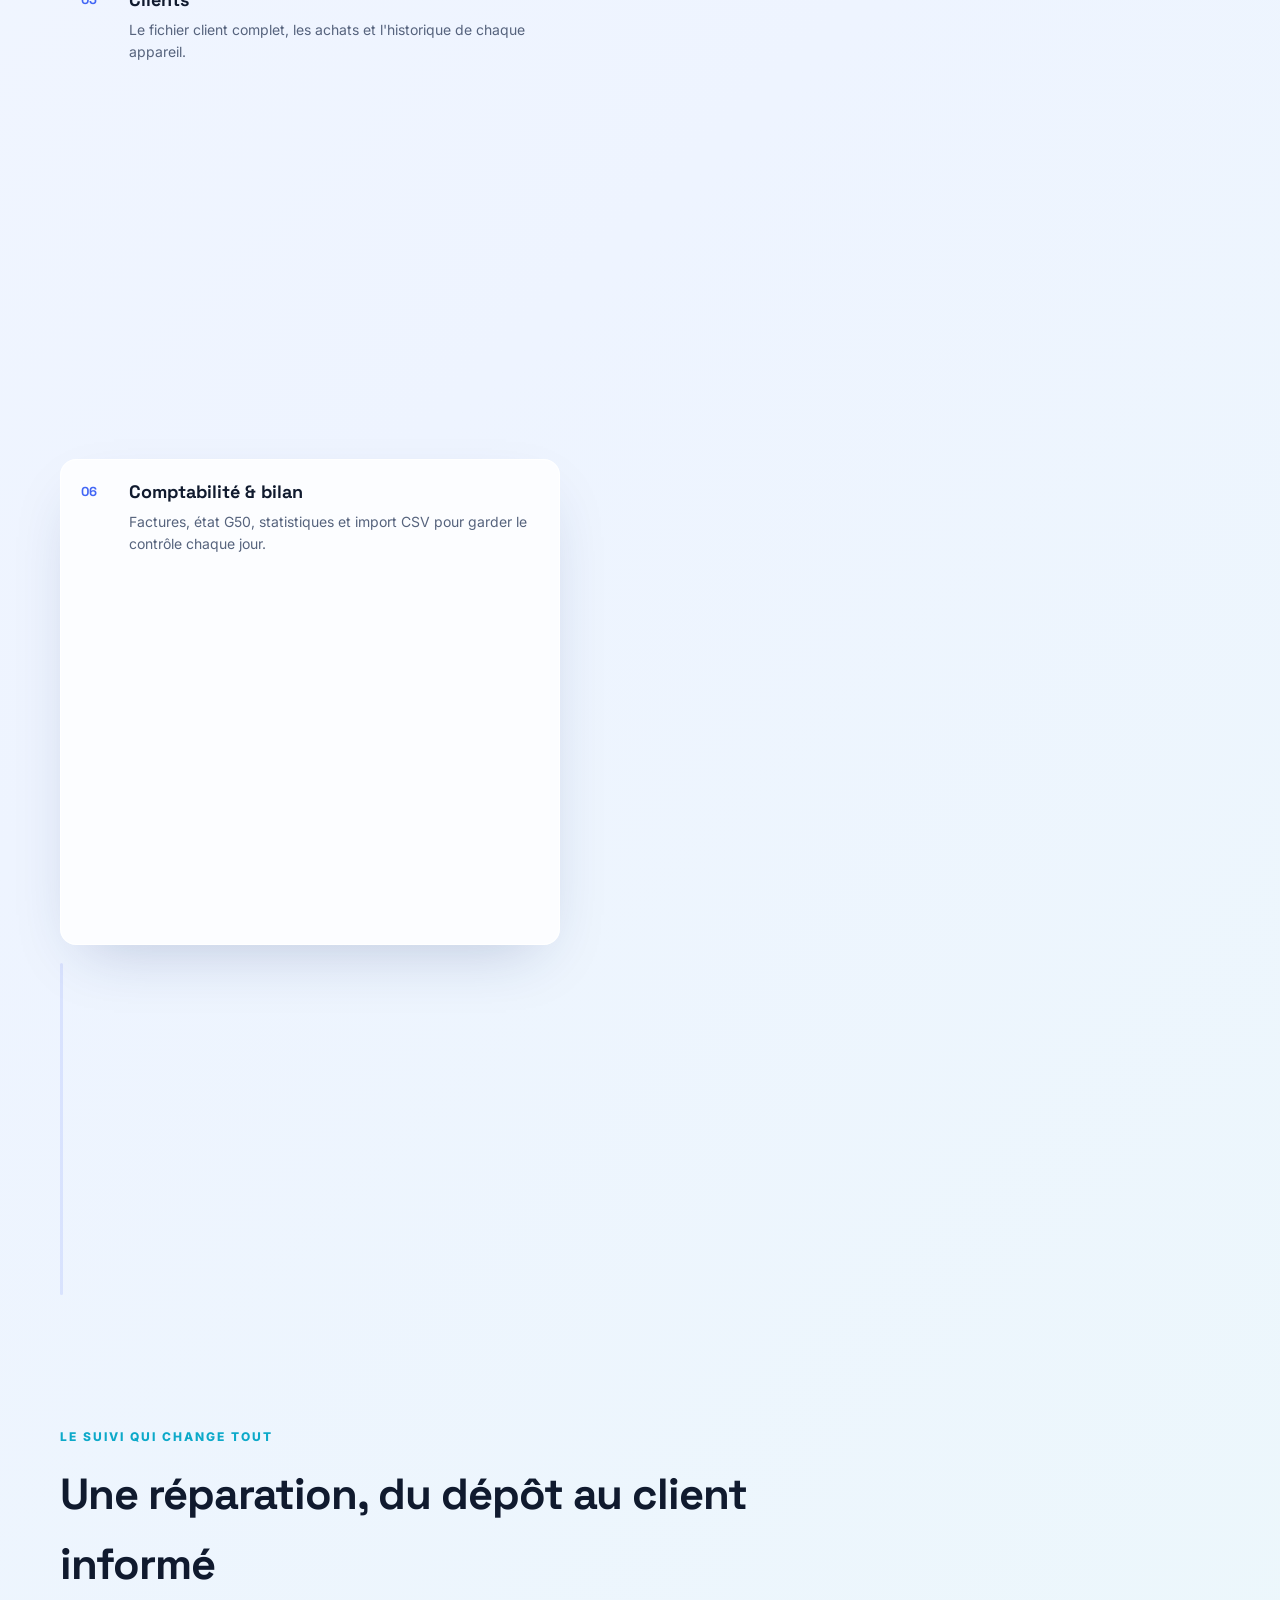
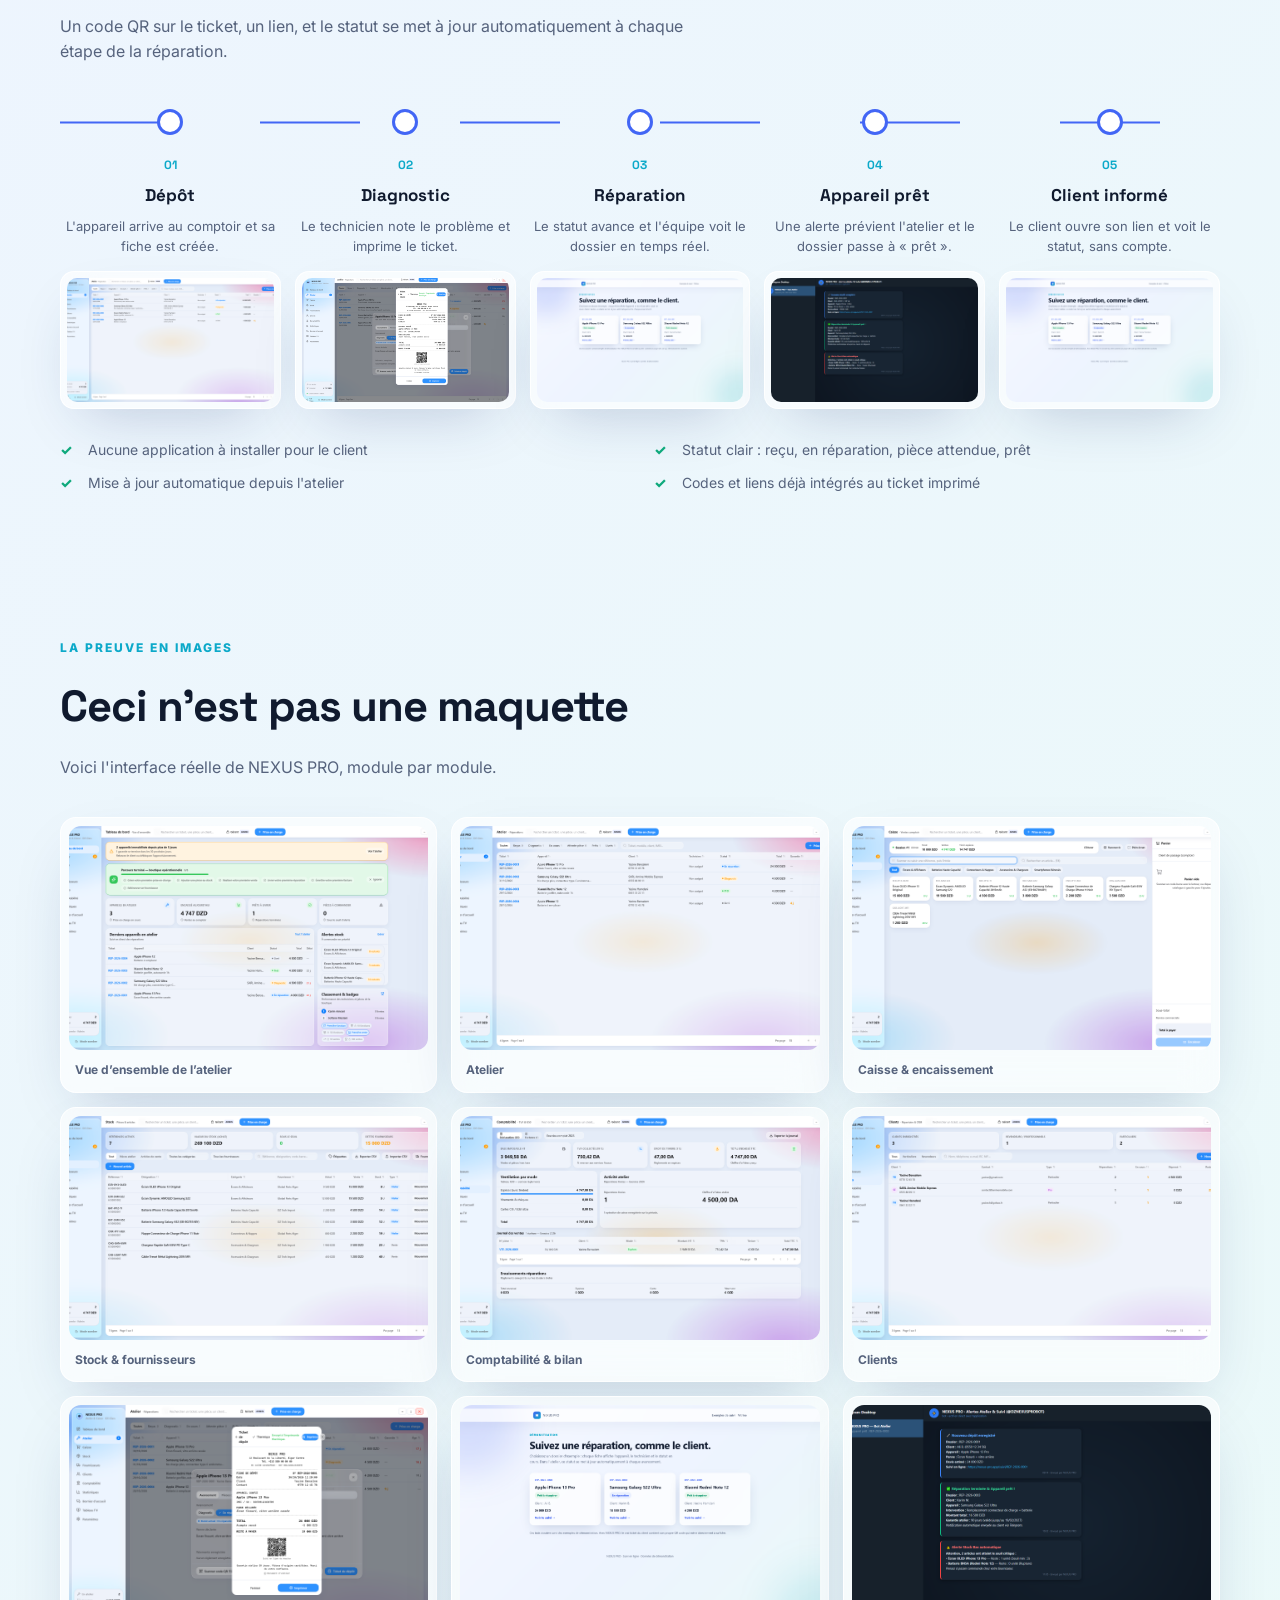
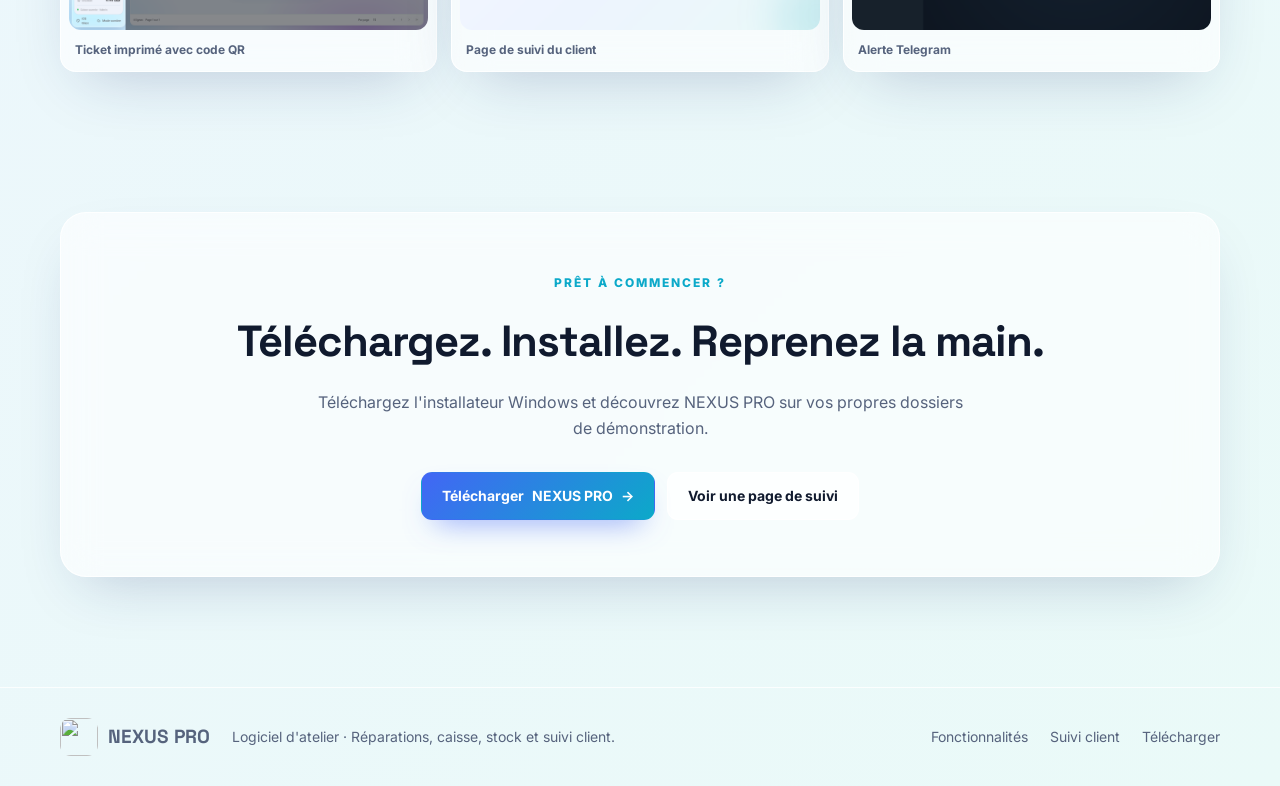
==== commit cc544226: "Site : landing Vitrine vivante + accueil darija + suivi" ====
--- a/docs/landing/index.html
+++ b/docs/landing/index.html
@@ -1,248 +1,24 @@
 <!doctype html>
 <html lang="fr">
-<head>
-<meta charset="utf-8" />
-<meta name="viewport" content="width=device-width, initial-scale=1" />
-<title>NEXUS PRO — Le logiciel tout-en-un pour votre atelier</title>
-<meta name="description" content="Réparations, stock, caisse, clients, factures et suivi en ligne : NEXUS PRO réunit tout votre atelier dans un seul logiciel Windows." />
-<link rel="preconnect" href="https://fonts.googleapis.com" />
-<link rel="preconnect" href="https://fonts.gstatic.com" crossorigin />
-<link href="https://fonts.googleapis.com/css2?family=Space+Grotesk:wght@400;500;600;700&family=Inter:wght@400;500;600;700&family=Cairo:wght@400;600;700;800&display=swap" rel="stylesheet" />
-<style>
-  :root{
-    --ink:#101a2e;--muted:#56637d;--accent:#4266f5;--cyan:#0ca9c9;
-    --glass:rgba(255,255,255,.62);--glass-strong:rgba(255,255,255,.82);
-    --stroke:rgba(255,255,255,.85);--shadow:0 24px 60px -24px rgba(29,53,112,.25);
-  }
-  *{box-sizing:border-box}
-  html{scroll-behavior:smooth}
-  body{
-    margin:0;color:var(--ink);line-height:1.6;
-    font-family:Inter,Arial,sans-serif;
-    background:linear-gradient(135deg,#f7f9ff 0%,#eef4ff 48%,#eafaf8 100%);
-    overflow-x:hidden;
-  }
-  html[lang="ar"] body{font-family:Cairo,'Segoe UI',Arial,sans-serif}
-  .orb{position:fixed;border-radius:50%;filter:blur(90px);z-index:-1;pointer-events:none}
-  .orb.a{width:520px;height:520px;background:rgba(66,102,245,.20);top:-180px;left:-120px}
-  .orb.b{width:480px;height:480px;background:rgba(12,169,201,.16);top:30%;right:-180px}
-  .orb.c{width:420px;height:420px;background:rgba(120,90,240,.12);bottom:-160px;left:30%}
-  .glass{background:var(--glass);backdrop-filter:blur(18px);-webkit-backdrop-filter:blur(18px);border:1px solid var(--stroke);box-shadow:var(--shadow)}
-  .wrap{width:min(1160px,92%);margin:0 auto}
-  header{position:sticky;top:0;z-index:20;margin:14px auto 0;border-radius:18px}
-  .nav{display:flex;align-items:center;gap:22px;padding:12px 18px;border-radius:18px}
-  .brand{display:flex;align-items:center;gap:10px;font-family:'Space Grotesk',sans-serif;font-weight:700;font-size:19px}
-  .brand img{width:38px;height:38px;border-radius:11px}
-  .nav a:not(.btn){color:var(--muted);font-size:14px;font-weight:600}
-  .nav a:not(.btn):hover{color:var(--accent)}
-  .grow{flex:1}
-  .btn{display:inline-flex;align-items:center;justify-content:center;gap:8px;padding:12px 20px;border-radius:11px;font-weight:700;font-size:14px;border:1px solid transparent;white-space:nowrap;transition:transform .15s ease}
-  .btn:hover{transform:translateY(-2px)}
-  .btn-primary{background:linear-gradient(135deg,var(--accent),var(--cyan));color:#fff;box-shadow:0 14px 30px -14px rgba(66,102,245,.7)}
-  .btn-ghost{background:rgba(255,255,255,.7);border-color:rgba(255,255,255,.9);color:var(--ink)}
-  .langs{display:flex;gap:4px;padding:4px;border-radius:100px;background:rgba(255,255,255,.7);border:1px solid var(--stroke)}
-  .lang-btn{border:0;background:transparent;color:var(--muted);font-weight:700;font-size:12px;padding:6px 12px;border-radius:100px;cursor:pointer}
-  .lang-btn.active{background:linear-gradient(135deg,var(--accent),var(--cyan));color:#fff}
-  .hero{position:relative;padding:78px 0 56px}
-  .grid{display:grid;grid-template-columns:1.05fr .95fr;gap:52px;align-items:center}
-  .badge{display:inline-block;padding:7px 15px;border-radius:100px;background:rgba(255,255,255,.75);border:1px solid var(--stroke);font-size:12px;font-weight:800;letter-spacing:1.2px;color:var(--accent)}
-  h1{font-family:'Space Grotesk',sans-serif;font-size:clamp(42px,5.2vw,68px);line-height:1.05;letter-spacing:-2px;margin:22px 0 18px}
-  html[lang="ar"] h1,html[lang="ar"] h2,html[lang="ar"] h3{font-family:Cairo,sans-serif;letter-spacing:0}
-  h1 span{color:var(--accent)}
-  .lead{font-size:18px;color:var(--muted);max-width:560px}
-  .actions{display:flex;gap:12px;flex-wrap:wrap;margin-top:30px}
-  .visual{padding:10px;border-radius:24px;overflow:hidden}
-  .visual img{width:100%;display:block;border-radius:16px}
-  .stats{display:grid;grid-template-columns:repeat(4,1fr);gap:12px;margin-top:52px}
-  .stat{border-radius:18px;padding:22px;text-align:center}
-  .stat b{display:block;font-family:'Space Grotesk',sans-serif;font-size:32px;color:var(--accent)}
-  .stat span{font-size:13px;color:var(--muted)}
-  section{padding:70px 0}
-  .eyebrow{color:var(--cyan);font-size:12px;font-weight:800;letter-spacing:2px;text-transform:uppercase}
-  h2{font-family:'Space Grotesk',sans-serif;font-size:clamp(30px,3.4vw,44px);letter-spacing:-1px;margin:12px 0 14px}
-  .sub{color:var(--muted);max-width:650px;font-size:16px}
-  .cards{display:grid;grid-template-columns:repeat(3,1fr);gap:16px;margin-top:36px}
-  .card{padding:26px;border-radius:20px}
-  .card .num{font-family:'Space Grotesk',sans-serif;font-size:13px;font-weight:700;color:var(--accent)}
-  .card h3{font-family:'Space Grotesk',sans-serif;font-size:20px;margin:12px 0 8px}
-  .card p{color:var(--muted);font-size:14.5px;margin:0}
-  .split{display:grid;grid-template-columns:1fr 1fr;gap:46px;align-items:center}
-  .shots{display:grid;grid-template-columns:1fr 1fr;gap:12px}
-  .shots img{width:100%;border-radius:16px;border:1px solid var(--stroke)}
-  ul.checks{list-style:none;padding:0;margin:24px 0 0;display:grid;gap:11px}
-  ul.checks li{padding-inline-start:30px;position:relative;color:var(--muted)}
-  ul.checks li:before{content:"✓";position:absolute;inset-inline-start:0;color:#0ea97c;font-weight:800}
-  .cta{text-align:center;border-radius:26px;padding:56px 24px}
-  footer{border-top:1px solid rgba(255,255,255,.8);padding:30px 0;color:var(--muted);font-size:14px;margin-top:40px}
-  .foot{display:flex;gap:22px;flex-wrap:wrap;align-items:center}
-  @media(max-width:900px){.grid,.split{grid-template-columns:1fr}.cards{grid-template-columns:1fr}.stats{grid-template-columns:repeat(2,1fr)}.shots{grid-template-columns:1fr}.nav a:not(.btn){display:none}}
-  html[dir="rtl"] .nav{direction:rtl}
-  html[dir="rtl"] .actions{justify-content:flex-start}
-</style>
-</head>
-<body>
-<div class="orb a"></div><div class="orb b"></div><div class="orb c"></div>
-
-<header class="glass">
-  <div class="wrap nav">
-    <a class="brand" href="#top"><img src="../assets/logo-nexuspro.png" alt="NEXUS PRO" /> NEXUS PRO</a>
-    <a href="#fonctions" data-i18n="navFeatures">Fonctionnalités</a>
-    <a href="#suivi" data-i18n="navTracking">Suivi client</a>
-    <a href="#telecharger" data-i18n="navDownload">Télécharger</a>
-    <span class="grow"></span>
-    <div class="langs">
-      <button class="lang-btn active" data-lang="fr" type="button">FR</button>
-      <button class="lang-btn" data-lang="ar" type="button">العربية</button>
-    </div>
-    <a class="btn btn-primary" href="../suivi/" data-i18n="navTry">Suivre une réparation</a>
-  </div>
-</header>
-
-<main id="top">
-  <div class="hero">
-    <div class="wrap grid">
-      <div>
-        <span class="badge" data-i18n="badge">Version 1.0.3 · Windows</span>
-        <h1><span data-i18n="hero1">Votre atelier,</span><br /><span data-i18n="hero2">enfin organisé.</span></h1>
-        <p class="lead" data-i18n="lead">Réparations, stock, caisse, clients, factures et suivi en ligne. Tout votre atelier dans un seul logiciel, sans papier et sans erreur.</p>
-        <div class="actions">
-          <a class="btn btn-primary" href="#suivi" data-i18n="ctaTracking">Découvrir le suivi client</a>
-          <a class="btn btn-ghost" href="#fonctions" data-i18n="ctaFeatures">Voir les fonctionnalités</a>
-        </div>
-      </div>
-      <div class="visual glass"><img src="../assets/app-ticket-qr.png" alt="Ticket de réparation avec QR code" /></div>
-    </div>
-    <div class="wrap stats">
-      <div class="stat glass"><b>1</b><span data-i18n="s1">logiciel pour tout l'atelier</span></div>
-      <div class="stat glass"><b>6</b><span data-i18n="s2">modules essentiels</span></div>
-      <div class="stat glass"><b>0</b><span data-i18n="s3">papier, zéro doublon</span></div>
-      <div class="stat glass"><b>24h/24</b><span data-i18n="s4">suivi client en ligne</span></div>
-    </div>
-  </div>
-
-  <section id="fonctions">
-    <div class="wrap">
-      <div class="eyebrow" data-i18n="eyebrow1">Tout ce qu'il faut</div>
-      <h2 data-i18n="title1">Un seul outil, six métiers couverts</h2>
-      <p class="sub" data-i18n="sub1">Conçu pour le gérant d'atelier : vous gérez la journée entière sans jongler entre un carnet, un tableur et une caisse.</p>
-      <div class="cards">
-        <div class="card glass"><div class="num">01</div><h3 data-i18n="f1t">Réparations</h3><p data-i18n="f1d">Fiches client, statuts, techniciens, commissions et tickets imprimables avec QR code.</p></div>
-        <div class="card glass"><div class="num">02</div><h3 data-i18n="f2t">Stock & fournisseurs</h3><p data-i18n="f2d">Références et codes-barres automatiques, mouvements, seuils d'alerte et dettes suivies.</p></div>
-        <div class="card glass"><div class="num">03</div><h3 data-i18n="f3t">Caisse & encaissement</h3><p data-i18n="f3d">Panier, scan de code-barres, sessions de caisse, écarts et ticket client immédiat.</p></div>
-        <div class="card glass"><div class="num">04</div><h3 data-i18n="f4t">Suivi client en ligne</h3><p data-i18n="f4d">Chaque dossier a sa page web. Le client voit l'avancement depuis son téléphone, sans compte.</p></div>
-        <div class="card glass"><div class="num">05</div><h3 data-i18n="f5t">Alertes Telegram</h3><p data-i18n="f5d">Nouveau dépôt, appareil prêt, stock bas : l'atelier est prévenu en temps réel.</p></div>
-        <div class="card glass"><div class="num">06</div><h3 data-i18n="f6t">Comptabilité & bilan</h3><p data-i18n="f6d">Factures, état G50, statistiques et import CSV pour garder le contrôle chaque jour.</p></div>
-      </div>
-    </div>
-  </section>
-
-  <section id="suivi">
-    <div class="wrap split">
-      <div>
-        <div class="eyebrow" data-i18n="eyebrow2">Le suivi qui change tout</div>
-        <h2 data-i18n="title2">Le client suit son appareil. Vous ne répondez plus dix fois à la même question.</h2>
-        <p class="sub" data-i18n="sub2">Un QR code sur le ticket, un lien, et le statut se met à jour automatiquement à chaque étape de la réparation.</p>
-        <ul class="checks">
-          <li data-i18n="c1">Aucune application à installer pour le client</li>
-          <li data-i18n="c2">Statut clair : reçu, en réparation, pièce attendue, prêt</li>
-          <li data-i18n="c3">Mise à jour automatique depuis l'atelier</li>
-          <li data-i18n="c4">Liens et QR code déjà intégrés au ticket imprimé</li>
-        </ul>
-        <div class="actions"><a class="btn btn-primary" href="../suivi/" data-i18n="ctaTry">Essayer le suivi</a></div>
-      </div>
-      <div class="shots">
-        <img class="glass" src="../assets/app-suivi-pages.png" alt="Pages de suivi" />
-        <img class="glass" src="../assets/app-ticket-qr.png" alt="Ticket avec QR code" />
-      </div>
-    </div>
-  </section>
-
-  <section id="telecharger">
-    <div class="wrap">
-      <div class="cta glass">
-        <div class="eyebrow" data-i18n="eyebrow3">Prêt à commencer ?</div>
-        <h2 data-i18n="title3">Arrêtez le papier. Reprenez le contrôle.</h2>
-        <p class="sub" style="margin:0 auto" data-i18n="sub3">Téléchargez l'installateur Windows et découvrez NEXUS PRO sur vos propres dossiers de démonstration.</p>
-        <div class="actions" style="justify-content:center">
-          <a class="btn btn-primary" href="https://github.com/mohlinkinpark1-prog/nexus-pro-releases/releases/latest" data-i18n="ctaDownload">Télécharger NEXUS PRO</a>
-          <a class="btn btn-ghost" href="../suivi/" data-i18n="ctaSee">Voir une page de suivi</a>
-        </div>
-      </div>
-    </div>
-  </section>
-</main>
-
-<footer>
-  <div class="wrap foot">
-    <a class="brand" href="#top"><img src="../assets/logo-nexuspro.png" alt="" /> NEXUS PRO</a>
-    <span data-i18n="footDesc">Logiciel d'atelier · Réparations, stock, caisse et suivi client.</span>
-    <span class="grow"></span>
-    <a href="https://github.com/mohlinkinpark1-prog/nexus-pro-releases/releases/latest" data-i18n="navDownload">Téléchargement</a>
-    <a href="../suivi/" data-i18n="footTracking">Suivi client</a>
-    <a href="https://www.facebook.com/ghzdev">Facebook</a>
-  </div>
-</footer>
-
-<script>
-const dict = {
-  fr: {
-    navFeatures:"Fonctionnalités", navTracking:"Suivi client", navDownload:"Télécharger", navTry:"Suivre une réparation",
-    badge:"Version 1.0.3 · Windows", hero1:"Votre atelier,", hero2:"enfin organisé.",
-    lead:"Réparations, stock, caisse, clients, factures et suivi en ligne. Tout votre atelier dans un seul logiciel, sans papier et sans erreur.",
-    ctaTracking:"Découvrir le suivi client", ctaFeatures:"Voir les fonctionnalités",
-    s1:"logiciel pour tout l'atelier", s2:"modules essentiels", s3:"papier, zéro doublon", s4:"suivi client en ligne",
-    eyebrow1:"Tout ce qu'il faut", title1:"Un seul outil, six métiers couverts",
-    sub1:"Conçu pour le gérant d'atelier : vous gérez la journée entière sans jongler entre un carnet, un tableur et une caisse.",
-    f1t:"Réparations", f1d:"Fiches client, statuts, techniciens, commissions et tickets imprimables avec QR code.",
-    f2t:"Stock & fournisseurs", f2d:"Références et codes-barres automatiques, mouvements, seuils d'alerte et dettes suivies.",
-    f3t:"Caisse & encaissement", f3d:"Panier, scan de code-barres, sessions de caisse, écarts et ticket client immédiat.",
-    f4t:"Suivi client en ligne", f4d:"Chaque dossier a sa page web. Le client voit l'avancement depuis son téléphone, sans compte.",
-    f5t:"Alertes Telegram", f5d:"Nouveau dépôt, appareil prêt, stock bas : l'atelier est prévenu en temps réel.",
-    f6t:"Comptabilité & bilan", f6d:"Factures, état G50, statistiques et import CSV pour garder le contrôle chaque jour.",
-    eyebrow2:"Le suivi qui change tout", title2:"Le client suit son appareil. Vous ne répondez plus dix fois à la même question.",
-    sub2:"Un QR code sur le ticket, un lien, et le statut se met à jour automatiquement à chaque étape de la réparation.",
-    c1:"Aucune application à installer pour le client", c2:"Statut clair : reçu, en réparation, pièce attendue, prêt",
-    c3:"Mise à jour automatique depuis l'atelier", c4:"Liens et QR code déjà intégrés au ticket imprimé", ctaTry:"Essayer le suivi",
-    eyebrow3:"Prêt à commencer ?", title3:"Arrêtez le papier. Reprenez le contrôle.",
-    sub3:"Téléchargez l'installateur Windows et découvrez NEXUS PRO sur vos propres dossiers de démonstration.",
-    ctaDownload:"Télécharger NEXUS PRO", ctaSee:"Voir une page de suivi",
-    footDesc:"Logiciel d'atelier · Réparations, stock, caisse et suivi client.", footTracking:"Suivi client"
-  },
-  ar: {
-    navFeatures:"المزايا", navTracking:"متابعة العملاء", navDownload:"تنزيل", navTry:"تتبّع إصلاح",
-    badge:"الإصدار 1.0.3 · ويندوز", hero1:"ورشتك،", hero2:"أخيراً منظّمة.",
-    lead:"الإصلاحات، المخزون، الكاسة، العملاء، الفواتير والمتابعة عبر الإنترنت. كل ورشتك في برنامج واحد، بلا أوراق وبلا أخطاء.",
-    ctaTracking:"اكتشف متابعة العملاء", ctaFeatures:"اطّلع على المزايا",
-    s1:"برنامج واحد لكل الورشة", s2:"وحدات أساسية", s3:"صفر أوراق", s4:"متابعة العملاء عبر الإنترنت",
-    eyebrow1:"كل ما تحتاجه", title1:"برنامج واحد، ست وظائف أساسية",
-    sub1:"مصمّم لصاحب الورشة: تدير يومك كاملاً دون التنقل بين دفتر وجدول وكاسة.",
-    f1t:"الإصلاحات", f1d:"ملفات العملاء، الحالات، الفنيون، العمولات وتذاكر قابلة للطباعة مع رمز QR.",
-    f2t:"المخزون والموردون", f2d:"مراجع ورموز تلقائية، حركات، تنبيهات وديون متابَعة.",
-    f3t:"الكاسة والدفع", f3d:"سلة، مسح رمز المنتج، جلسات الكاسة، الفروق وتذكرة فورية للعميل.",
-    f4t:"متابعة العملاء عبر الإنترنت", f4d:"كل ملف له صفحته الخاصة. العميل يرى التقدّم من هاتفه دون حساب.",
-    f5t:"تنبيهات تيليجرام", f5d:"إيداع جديد، جهاز جاهز، مخزون منخفض: الورشة تُبلَّغ فوراً.",
-    f6t:"المحاسبة والتقرير", f6d:"فواتير، جدول G50، إحصائيات واستيراد CSV للتحكم كل يوم.",
-    eyebrow2:"متابعة تغيّر كل شيء", title2:"العميل يتابع جهازه. وأنت لم تعد ترد عشر مرات على نفس السؤال.",
-    sub2:"رمز QR على التذكرة، رابط، والحالة تتحدّث تلقائياً مع كل مرحلة من مراحل الإصلاح.",
-    c1:"لا يحتاج العميل لتثبيت أي تطبيق", c2:"حالة واضحة: مستلم، قيد الإصلاح، بانتظار قطعة، جاهز",
-    c3:"تحديث تلقائي من الورشة", c4:"الروابط ورمز QR مدمجان في التذكرة المطبوعة", ctaTry:"جرّب المتابعة",
-    eyebrow3:"جاهز للبدء؟", title3:"توقف عن الورق. استعد السيطرة.",
-    sub3:"نزّل مُثبّت ويندوز واكتشف NEXUS PRO على ملفات العرض الخاصة بك.",
-    ctaDownload:"تنزيل NEXUS PRO", ctaSee:"شاهد صفحة متابعة",
-    footDesc:"برنامج ورشة · إصلاحات، مخزون، كاسة ومتابعة عملاء.", footTracking:"متابعة العملاء"
-  }
-};
-function setLang(lang){
-  const d = dict[lang] || dict.fr;
-  document.documentElement.lang = lang;
-  document.documentElement.dir = lang === 'ar' ? 'rtl' : 'ltr';
-  document.querySelectorAll('[data-i18n]').forEach(el => {
-    const v = d[el.dataset.i18n];
-    if (v !== undefined) el.textContent = v;
-  });
-  document.querySelectorAll('.lang-btn').forEach(b => b.classList.toggle('active', b.dataset.lang === lang));
-}
-document.querySelectorAll('.lang-btn').forEach(b => b.addEventListener('click', () => setLang(b.dataset.lang)));
-</script>
-</body>
+  <head>
+    <meta charset="UTF-8" />
+    <meta name="viewport" content="width=device-width, initial-scale=1.0" />
+    <link rel="icon" type="image/png" href="./logo-nexuspro.png" />
+    <meta
+      name="description"
+      content="Réparations, caisse, factures et stock : tout votre atelier dans un seul logiciel Windows. NEXUS PRO."
+    />
+    <link rel="preconnect" href="https://fonts.googleapis.com" />
+    <link rel="preconnect" href="https://fonts.gstatic.com" crossorigin />
+    <link
+      href="https://fonts.googleapis.com/css2?family=Space+Grotesk:wght@400;500;600;700&family=Inter:wght@400;500;600;700&family=Cairo:wght@400;600;700;800&display=swap"
+      rel="stylesheet"
+    />
+    <title>NEXUS PRO — Réparations, caisse, stock. Un seul logiciel.</title>
+    <script type="module" crossorigin src="./assets/index-ssWOjbwU.js"></script>
+    <link rel="stylesheet" crossorigin href="./assets/index-Cx2zsGXa.css">
+  </head>
+  <body>
+    <div id="root"></div>
+  </body>
 </html>
--- a/docs/landing/assets/index-Cx2zsGXa.css
+++ b/docs/landing/assets/index-Cx2zsGXa.css
@@ -0,0 +1 @@
+:root{--ink: #101a2e;--muted: #56637d;--accent: #4266f5;--cyan: #0ca9c9;--bg-start: #f7f9ff;--bg-mid: #eef4ff;--bg-end: #eafaf8;--glass: rgba(255, 255, 255, .62);--glass-strong: rgba(255, 255, 255, .82);--stroke: rgba(255, 255, 255, .85);--shadow: 0 24px 60px -24px rgba(29, 53, 112, .25);--radius-lg: 24px;--radius-md: 20px;--radius-sm: 12px;--font-display: "Space Grotesk", sans-serif;--font-body: "Inter", Arial, sans-serif;--font-ar: "Cairo", "Segoe UI", Arial, sans-serif}*{box-sizing:border-box}html{scroll-behavior:smooth}body{margin:0;color:var(--ink);line-height:1.6;font-family:var(--font-body);background:linear-gradient(135deg,var(--bg-start) 0%,var(--bg-mid) 48%,var(--bg-end) 100%);overflow-x:hidden;min-height:100vh}html[lang=ar] body{font-family:var(--font-ar)}h1,h2,h3{font-family:var(--font-display)}html[lang=ar] h1,html[lang=ar] h2,html[lang=ar] h3{font-family:var(--font-ar);letter-spacing:0}a{color:inherit}img{max-width:100%}button{font:inherit}:focus-visible{outline:2px solid var(--accent);outline-offset:3px}.wrap{width:min(1160px,92%);margin:0 auto}.glass{background:var(--glass);backdrop-filter:blur(18px);-webkit-backdrop-filter:blur(18px);border:1px solid var(--stroke);box-shadow:var(--shadow)}.btn{display:inline-flex;align-items:center;justify-content:center;gap:8px;padding:12px 20px;border-radius:11px;font-weight:700;font-size:14px;border:1px solid transparent;white-space:nowrap;text-decoration:none;cursor:pointer;transition:transform .2s ease,box-shadow .2s ease}.btn:hover{transform:translateY(-2px)}.btn-primary{background:linear-gradient(135deg,var(--accent),var(--cyan));color:#fff;box-shadow:0 14px 30px -14px #4266f5b3}.btn-ghost{background:#ffffffb3;border-color:#ffffffe6;color:var(--ink)}.eyebrow{color:var(--cyan);font-size:12px;font-weight:800;letter-spacing:2px;text-transform:uppercase}.card{padding:26px;border-radius:var(--radius-md)}.orbs{position:fixed;top:0;right:0;bottom:0;left:0;overflow:hidden;pointer-events:none;z-index:-1}.orb{position:absolute;border-radius:50%;filter:blur(90px)}.orb-a{width:520px;height:520px;background:#4266f533;top:-180px;left:-120px}.orb-b{width:480px;height:480px;background:#0ca9c929;top:30%;right:-180px}.orb-c{width:420px;height:420px;background:#785af01f;bottom:-160px;left:30%}.latin{unicode-bidi:isolate}@media(prefers-reduced-motion:reduce){*,*:before,*:after{animation-duration:.01ms!important;animation-iteration-count:1!important;transition-duration:.01ms!important;scroll-behavior:auto!important}}.site-header{position:sticky;top:0;z-index:20;margin:14px auto 0;border-radius:18px}.nav{display:flex;align-items:center;gap:22px;padding:12px 18px;border-radius:18px}.brand{display:inline-flex;align-items:center;gap:10px;font-family:var(--font-display);font-weight:700;font-size:19px;text-decoration:none;white-space:nowrap}.brand img{width:38px;height:38px;border-radius:11px}.nav-links{display:flex;gap:20px}.nav-links a{color:var(--muted);font-size:14px;font-weight:600;text-decoration:none;transition:color .2s ease}.nav-links a:hover{color:var(--accent)}.grow{flex:1}.langs{display:flex;gap:4px;padding:4px;border-radius:100px;background:#ffffffb3;border:1px solid var(--stroke)}.lang-btn{border:0;background:transparent;color:var(--muted);font-weight:700;font-size:12px;padding:6px 12px;border-radius:100px;cursor:pointer;transition:background .2s ease,color .2s ease}.lang-btn[aria-pressed=true]{background:linear-gradient(135deg,var(--accent),var(--cyan));color:#fff}.hero{position:relative;padding:78px 0 56px}.hero-grid{display:grid;grid-template-columns:1.05fr .95fr;gap:52px;align-items:center}.badge{display:inline-block;padding:7px 15px;border-radius:100px;background:#ffffffbf;border:1px solid var(--stroke);font-size:12px;font-weight:800;letter-spacing:1.2px;color:var(--accent)}h1{font-size:clamp(42px,5.2vw,68px);line-height:1.05;letter-spacing:-2px;margin:22px 0 18px}h1 span{color:var(--accent)}.hero-lead{font-size:18px;color:var(--muted);max-width:560px;margin:0}.actions{display:flex;gap:12px;flex-wrap:wrap;margin-top:30px}.hero-visual{padding:10px;border-radius:var(--radius-lg);overflow:hidden}.hero-visual img{width:100%;display:block;border-radius:16px}.stats{display:grid;grid-template-columns:repeat(4,1fr);gap:12px;margin-top:52px}.stat{border-radius:18px;padding:22px;text-align:center}.stat b{display:block;font-family:var(--font-display);font-size:32px;color:var(--accent)}.stat span{font-size:13px;color:var(--muted)}section{padding:70px 0}.section-head{max-width:720px}h2{font-size:clamp(30px,3.4vw,44px);letter-spacing:-1px;margin:12px 0 14px}.sub{color:var(--muted);max-width:650px;font-size:16px;margin:0}.modules{display:grid;grid-template-columns:.9fr 1.1fr;gap:48px;margin-top:40px}.module-list{display:grid;gap:6px}.module-item{display:grid;grid-template-columns:34px 1fr;gap:14px;align-items:start;padding:18px 20px;border-radius:16px;border:1px solid transparent;background:transparent;opacity:.45;min-height:54vh;transition:opacity .3s ease,background .3s ease,border-color .3s ease}.module-item.active{opacity:1;background:var(--glass-strong);border-color:var(--stroke);box-shadow:var(--shadow)}.module-num{font-family:var(--font-display);font-size:13px;font-weight:700;color:var(--accent);padding-top:4px}.module-copy h3{font-size:18px;margin:0 0 4px}.module-copy p{color:var(--muted);font-size:14px;margin:0}.module-visual{position:sticky;top:110px;align-self:start}.module-frame{padding:10px;border-radius:var(--radius-lg);overflow:hidden}.module-frame img{width:100%;display:block;border-radius:14px}.progress-rail{width:3px;height:100%;min-height:320px;background:#4266f51f;border-radius:100px;overflow:hidden;margin-top:12px}.progress-fill{width:100%;height:100%;transform-origin:top;background:linear-gradient(180deg,var(--accent),var(--cyan));border-radius:100px}.journey{margin-top:44px}.steps{position:relative;display:grid;grid-template-columns:repeat(5,1fr);gap:14px}.step{position:relative;text-align:center;padding-top:42px}.journey-line{position:absolute;inset-inline:0;top:12px;width:100%;height:3px;z-index:1}.step-dot{position:absolute;top:0;inset-inline-start:50%;transform:translate(-50%);width:26px;height:26px;border-radius:50%;background:#fff;border:3px solid var(--accent);z-index:2}html[dir=rtl] .step-dot{transform:translate(50%)}.step-num{font-family:var(--font-display);font-size:12px;font-weight:700;color:var(--cyan)}.step h3{font-size:17px;margin:6px 0}.step p{font-size:13px;color:var(--muted);margin:0 0 14px}.stage{aspect-ratio:16 / 10;border-radius:14px;overflow:hidden;padding:6px}.stage img{width:100%;height:100%;object-fit:cover;border-radius:10px;display:block}.checks{list-style:none;padding:0;margin:30px 0 0;display:grid;grid-template-columns:repeat(2,1fr);gap:10px 28px}.checks li{position:relative;padding-inline-start:28px;color:var(--muted);font-size:14px}.checks li:before{content:"✓";position:absolute;inset-inline-start:0;color:#0ea97c;font-weight:800}.mosaic-grid{display:grid;grid-template-columns:repeat(3,1fr);gap:14px;margin-top:36px}.mosaic-item{margin:0;border-radius:16px;overflow:hidden;padding:8px}.mosaic-item img{width:100%;aspect-ratio:16 / 10;object-fit:cover;display:block;border-radius:12px}.mosaic-caption{font-size:12px;font-weight:700;color:var(--muted);padding:10px 6px 4px}.cta-card{text-align:center;border-radius:26px;padding:56px 24px}.cta-card .sub{margin:0 auto}.cta-card .actions{justify-content:center}.cta-arrow{display:inline-block;transition:transform .2s ease}.btn:hover .cta-arrow{transform:translate(4px)}html[dir=rtl] .btn:hover .cta-arrow{transform:translate(-4px)}footer{border-top:1px solid rgba(255,255,255,.8);padding:30px 0;color:var(--muted);font-size:14px;margin-top:40px}.foot{display:flex;gap:22px;flex-wrap:wrap;align-items:center}.foot a{text-decoration:none}.foot a:hover{color:var(--accent)}@media(max-width:1023px){.steps{grid-template-columns:repeat(2,1fr);row-gap:34px}.journey-line{display:none}}@media(max-width:900px){.hero-grid,.modules,.checks{grid-template-columns:1fr}.mosaic-grid,.stats{grid-template-columns:repeat(2,1fr)}.nav-links{display:none}.module-visual{position:static}.module-item{min-height:auto;opacity:1}.progress-rail{display:none}}@media(max-width:640px){.steps,.mosaic-grid{grid-template-columns:1fr}.hero{padding-top:52px}.nav{gap:10px;padding:10px 12px}.brand{font-size:16px}.site-header .brand .latin,.site-header .btn .latin{display:none}}
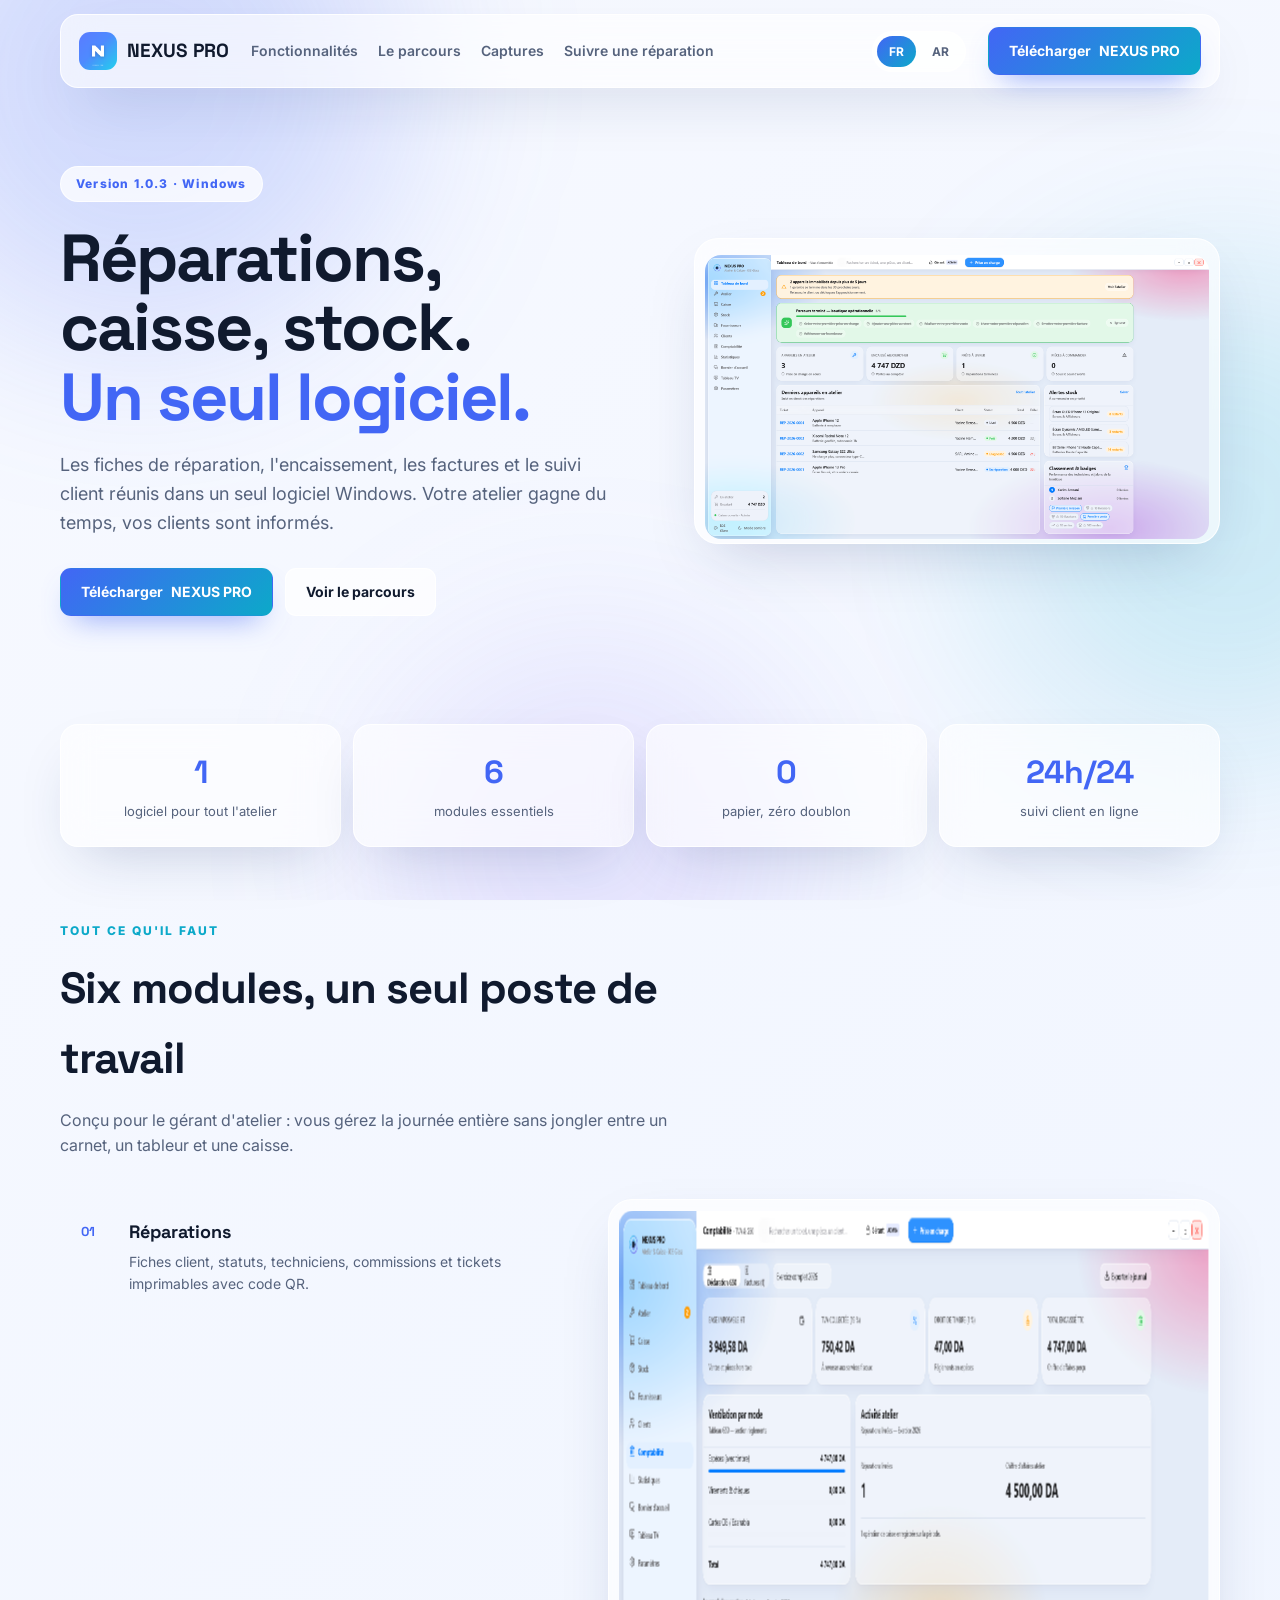
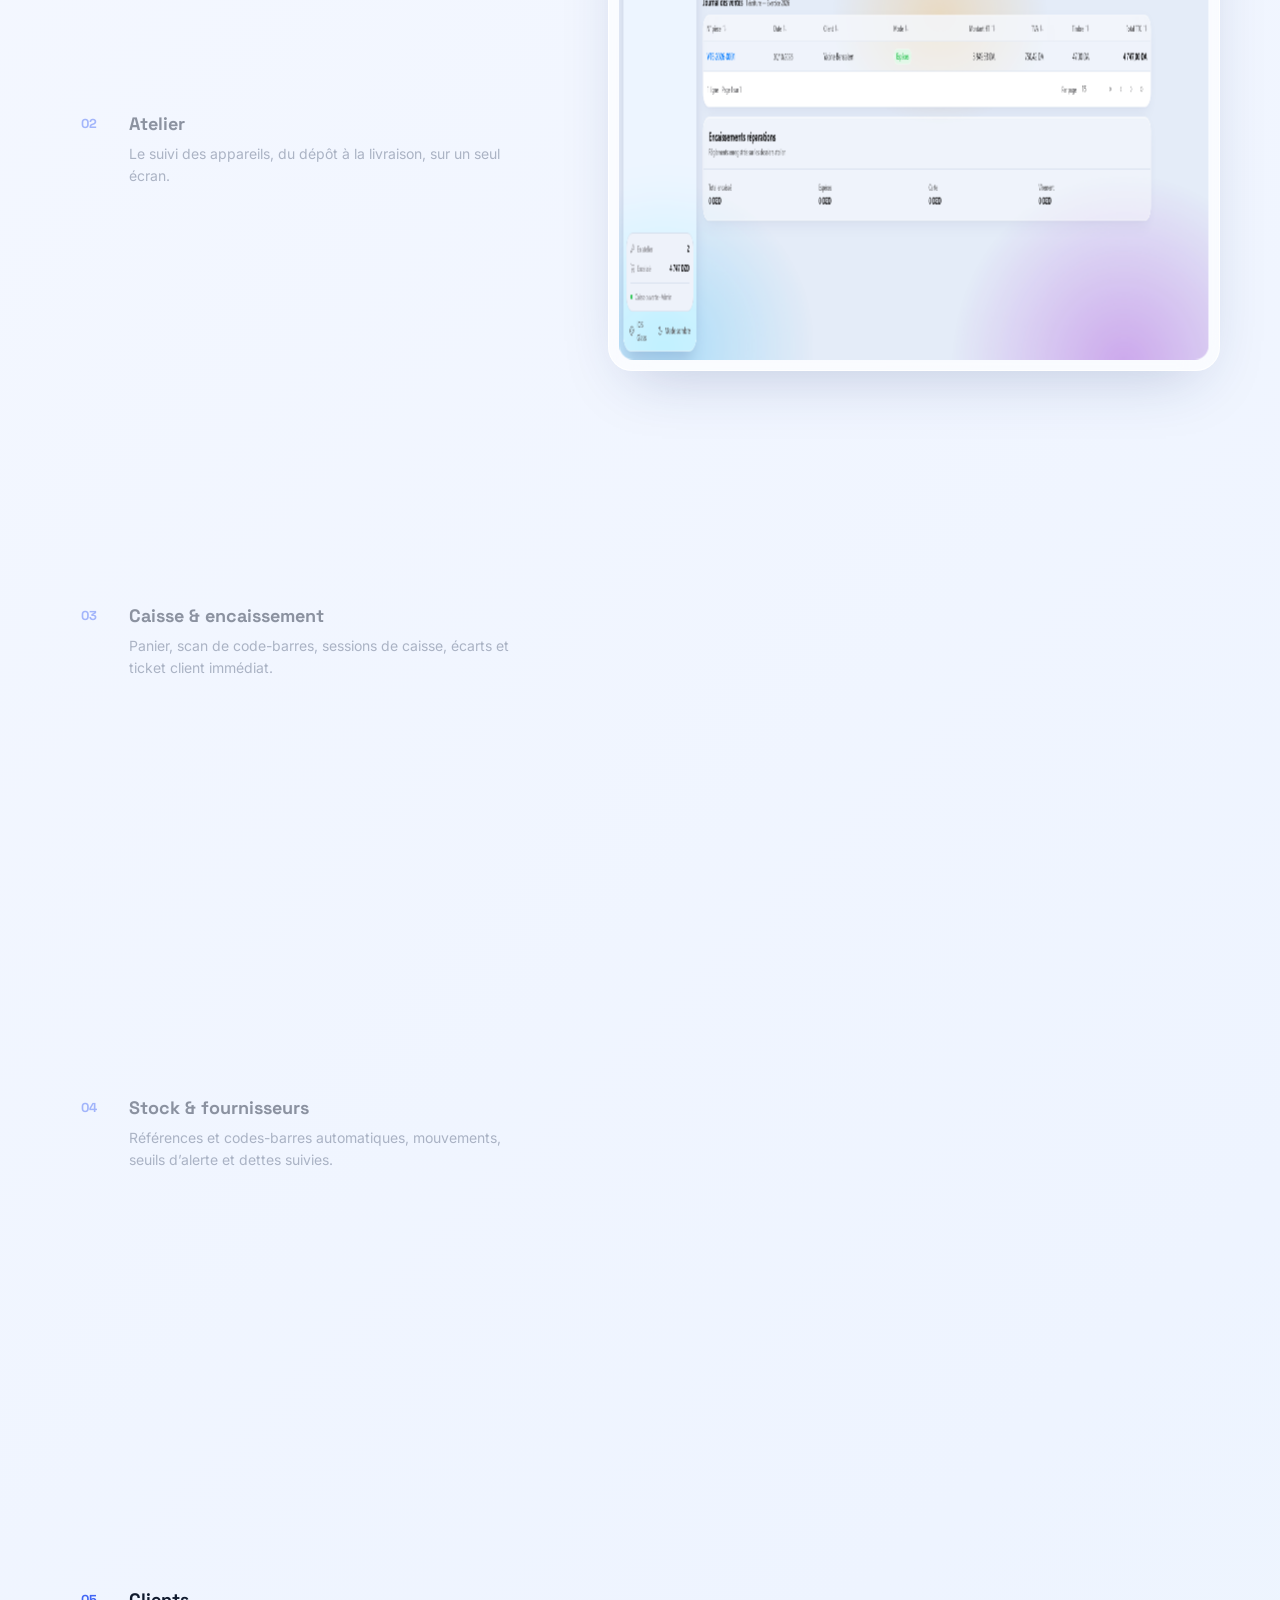
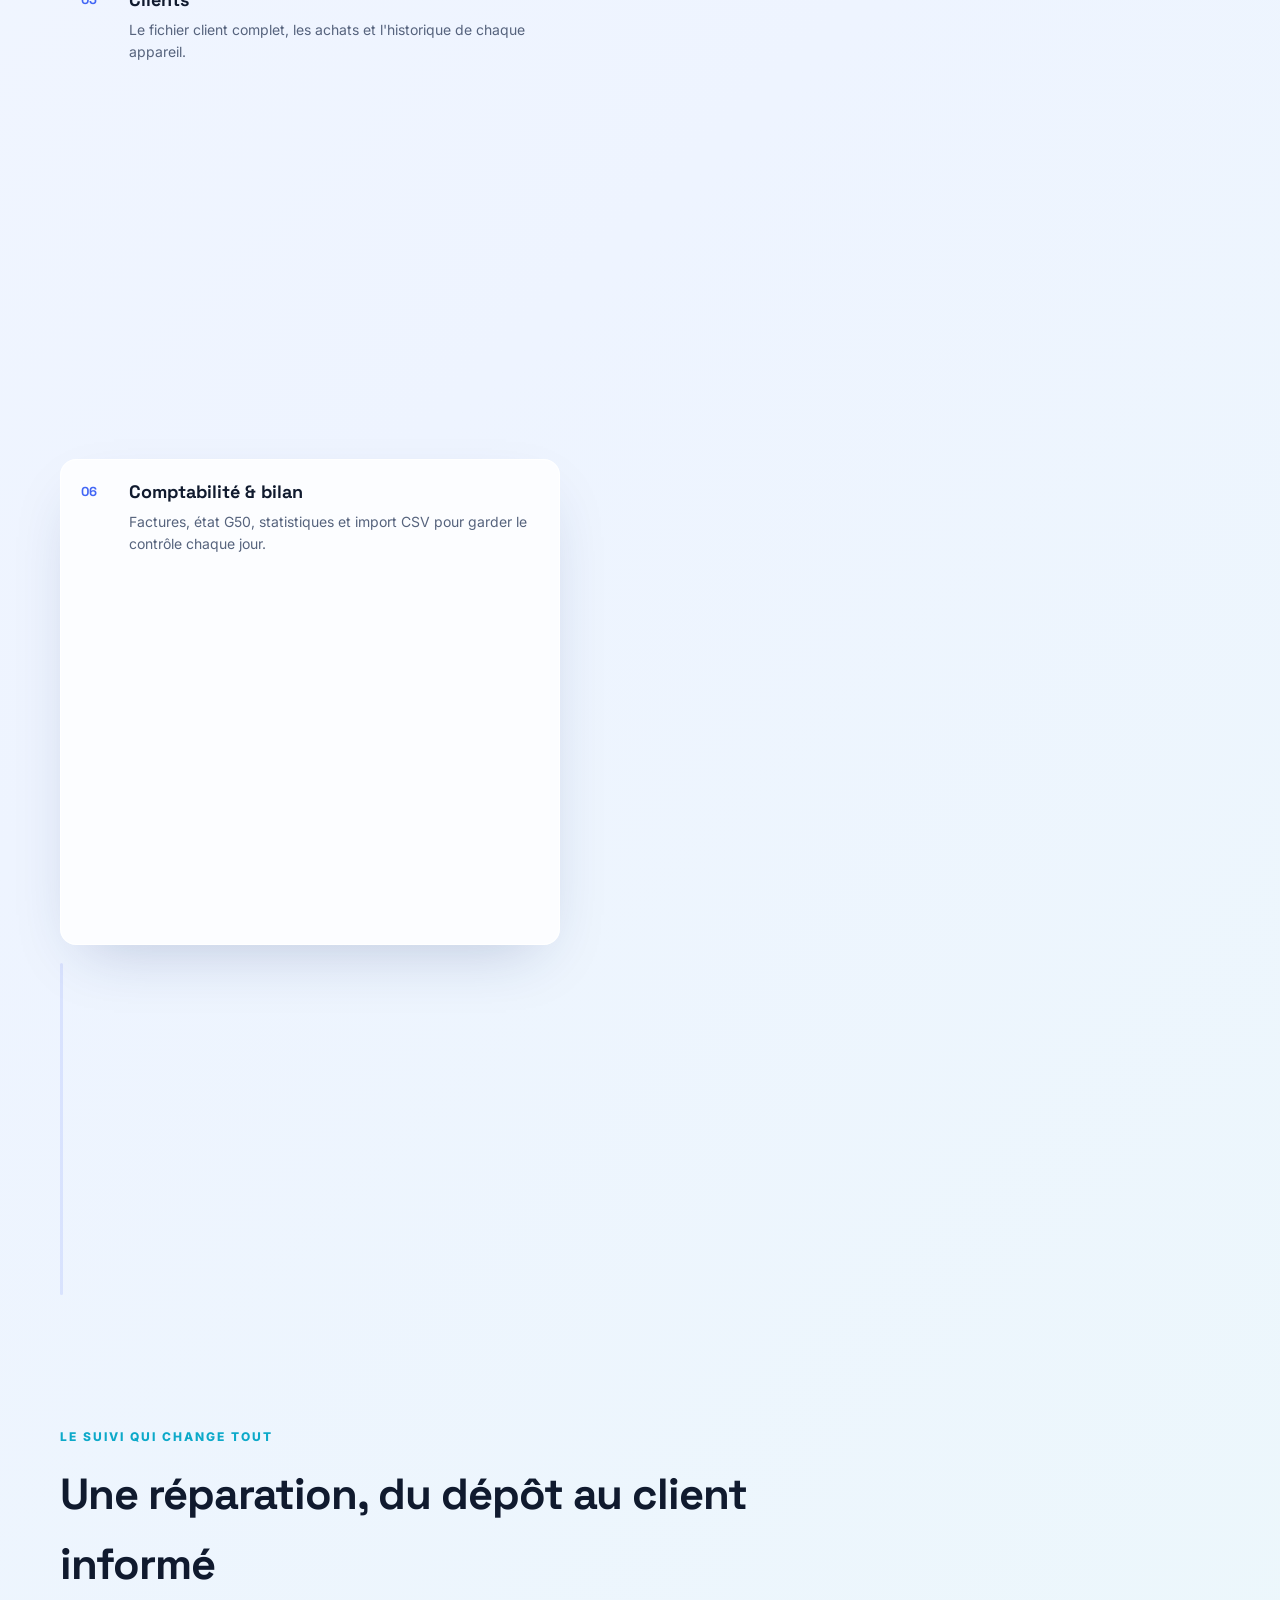
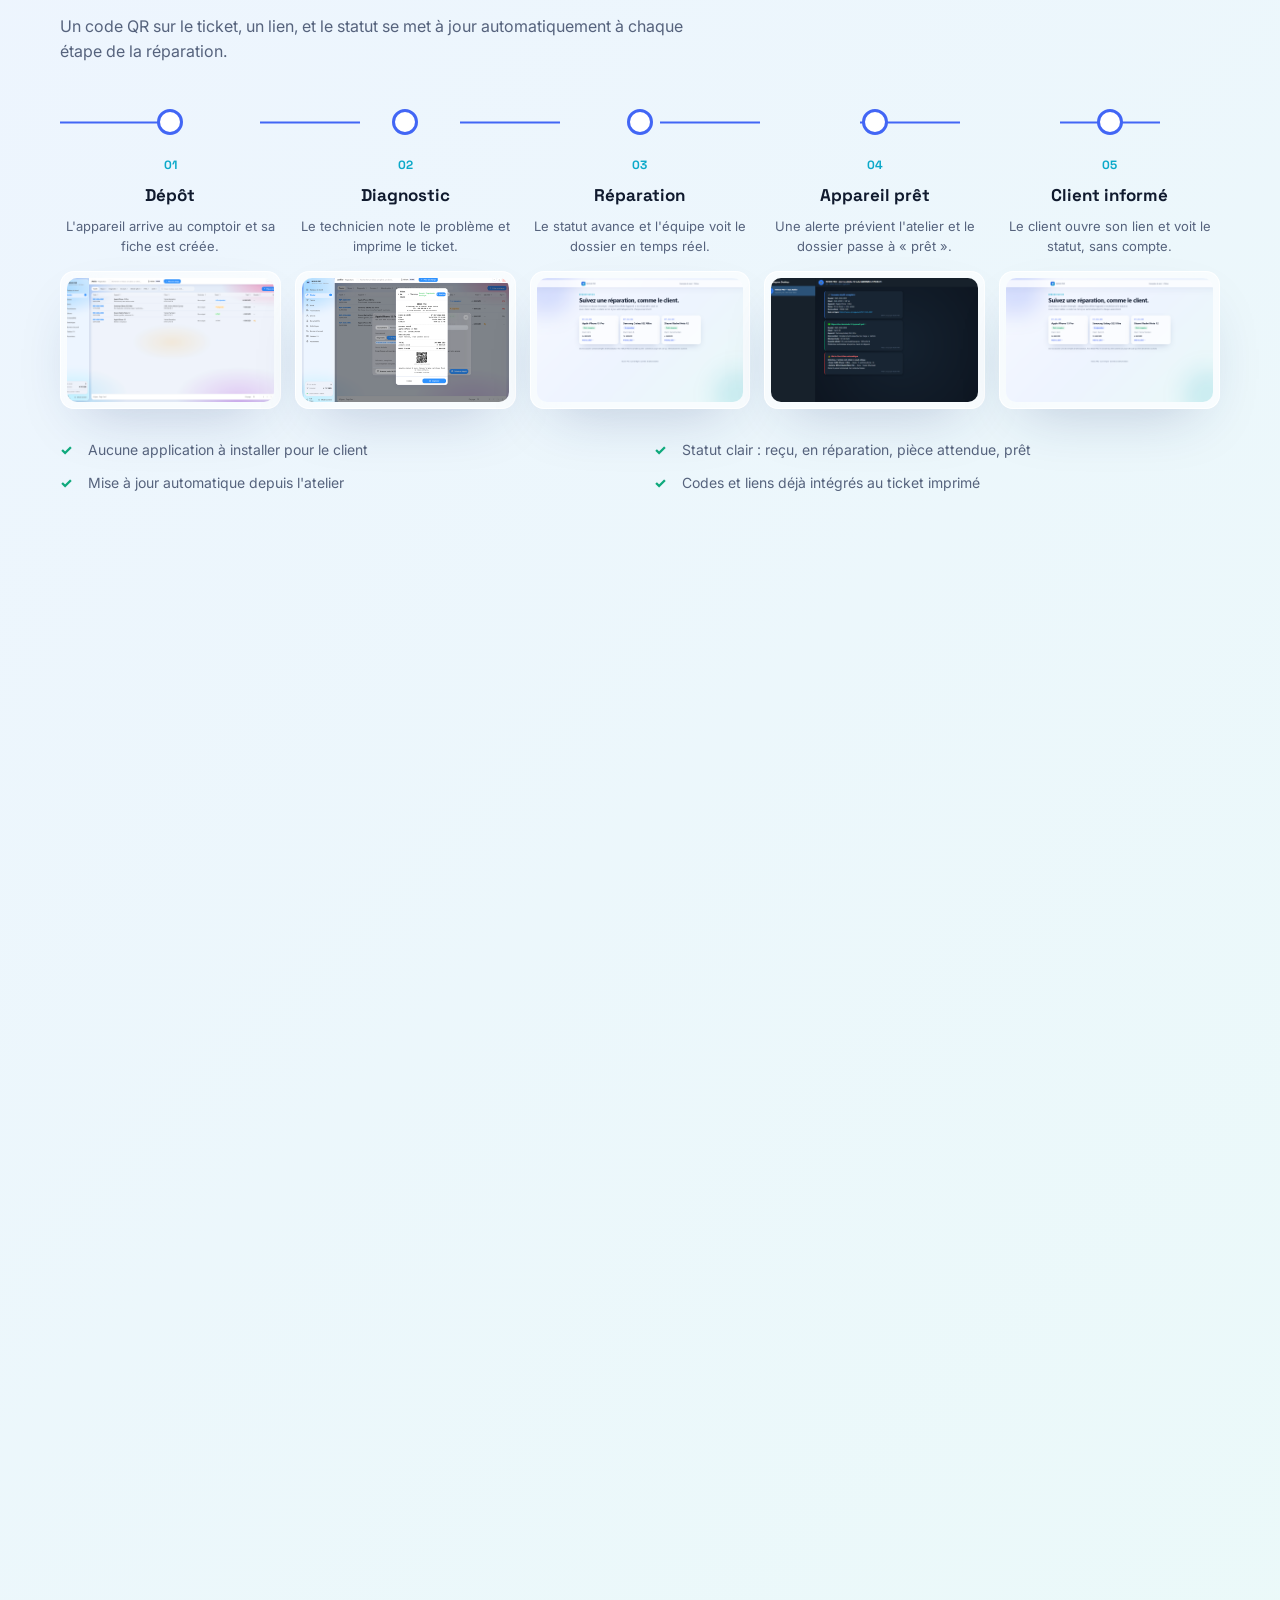
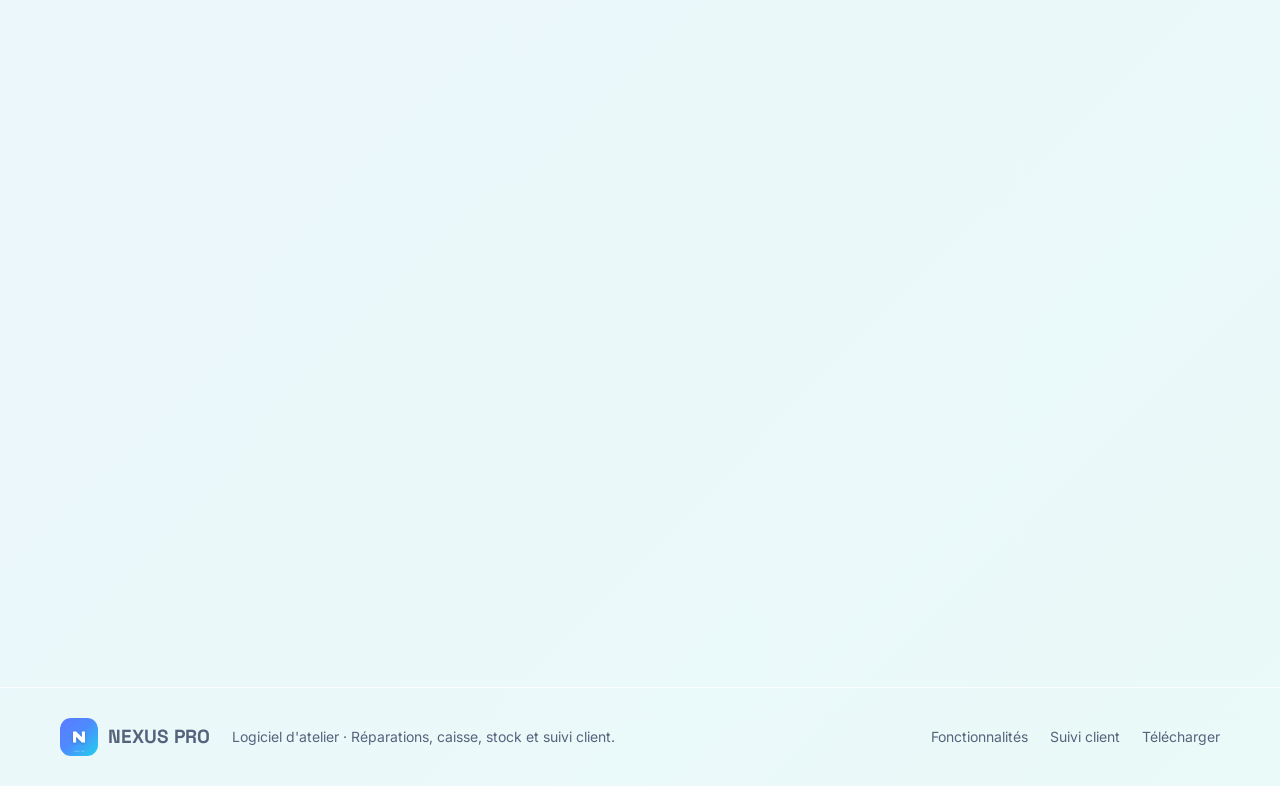
==== commit db10d751: "Site : landing Vitrine vivante + .nojekyll (build Pages atomique)" ====
--- a/docs/landing/index.html
+++ b/docs/landing/index.html
@@ -15,8 +15,8 @@
       rel="stylesheet"
     />
     <title>NEXUS PRO — Réparations, caisse, stock. Un seul logiciel.</title>
-    <script type="module" crossorigin src="./assets/index-ssWOjbwU.js"></script>
-    <link rel="stylesheet" crossorigin href="./assets/index-Cx2zsGXa.css">
+    <script type="module" crossorigin src="./assets/index-DjyiXmt-.js"></script>
+    <link rel="stylesheet" crossorigin href="./assets/index-ChNflldu.css">
   </head>
   <body>
     <div id="root"></div>
--- a/docs/landing/assets/index-ChNflldu.css
+++ b/docs/landing/assets/index-ChNflldu.css
@@ -0,0 +1 @@
+:root{--ink: #101a2e;--muted: #56637d;--accent: #4266f5;--cyan: #0ca9c9;--bg-start: #f7f9ff;--bg-mid: #eef4ff;--bg-end: #eafaf8;--glass: rgba(255, 255, 255, .62);--glass-strong: rgba(255, 255, 255, .82);--stroke: rgba(255, 255, 255, .85);--shadow: 0 24px 60px -24px rgba(29, 53, 112, .25);--radius-lg: 24px;--radius-md: 20px;--radius-sm: 12px;--font-display: "Space Grotesk", sans-serif;--font-body: "Inter", Arial, sans-serif;--font-ar: "Cairo", "Segoe UI", Arial, sans-serif}*{box-sizing:border-box}html{scroll-behavior:smooth}body{margin:0;color:var(--ink);line-height:1.6;font-family:var(--font-body);background:linear-gradient(135deg,var(--bg-start) 0%,var(--bg-mid) 48%,var(--bg-end) 100%);overflow-x:hidden;min-height:100vh}html[lang=ar] body{font-family:var(--font-ar)}h1,h2,h3{font-family:var(--font-display)}html[lang=ar] h1,html[lang=ar] h2,html[lang=ar] h3{font-family:var(--font-ar);letter-spacing:0}a{color:inherit}img{max-width:100%}button{font:inherit}:focus-visible{outline:2px solid var(--accent);outline-offset:3px}.wrap{width:min(1160px,92%);margin:0 auto}.glass{background:var(--glass);backdrop-filter:blur(18px);-webkit-backdrop-filter:blur(18px);border:1px solid var(--stroke);box-shadow:var(--shadow)}.btn{display:inline-flex;align-items:center;justify-content:center;gap:8px;padding:12px 20px;border-radius:11px;font-weight:700;font-size:14px;border:1px solid transparent;white-space:nowrap;text-decoration:none;cursor:pointer;transition:transform .2s ease,box-shadow .2s ease}.btn:hover{transform:translateY(-2px)}.btn-primary{background:linear-gradient(135deg,var(--accent),var(--cyan));color:#fff;box-shadow:0 14px 30px -14px #4266f5b3}.btn-ghost{background:#ffffffb3;border-color:#ffffffe6;color:var(--ink)}.eyebrow{color:var(--cyan);font-size:12px;font-weight:800;letter-spacing:2px;text-transform:uppercase}.card{padding:26px;border-radius:var(--radius-md)}.orbs{position:fixed;top:0;right:0;bottom:0;left:0;overflow:hidden;pointer-events:none;z-index:-1}.orb{position:absolute;border-radius:50%;filter:blur(90px)}.orb-a{width:520px;height:520px;background:#4266f533;top:-180px;left:-120px}.orb-b{width:480px;height:480px;background:#0ca9c929;top:30%;right:-180px}.orb-c{width:420px;height:420px;background:#785af01f;bottom:-160px;left:30%}.latin{unicode-bidi:isolate}@media(prefers-reduced-motion:reduce){*,*:before,*:after{animation-duration:.01ms!important;animation-iteration-count:1!important;transition-duration:.01ms!important;scroll-behavior:auto!important}}.site-header{position:sticky;top:0;z-index:20;margin:14px auto 0;border-radius:18px}.nav{display:flex;align-items:center;gap:22px;padding:12px 18px;border-radius:18px}.brand{display:inline-flex;align-items:center;gap:10px;font-family:var(--font-display);font-weight:700;font-size:19px;text-decoration:none;white-space:nowrap}.brand img{width:38px;height:38px;border-radius:11px}.nav-links{display:flex;gap:20px}.nav-links a{color:var(--muted);font-size:14px;font-weight:600;text-decoration:none;transition:color .2s ease}.nav-links a:hover{color:var(--accent)}.grow{flex:1}.langs{display:flex;gap:4px;padding:4px;border-radius:100px;background:#ffffffb3;border:1px solid var(--stroke)}.lang-btn{border:0;background:transparent;color:var(--muted);font-weight:700;font-size:12px;padding:6px 12px;border-radius:100px;cursor:pointer;transition:background .2s ease,color .2s ease}.lang-btn[aria-pressed=true]{background:linear-gradient(135deg,var(--accent),var(--cyan));color:#fff}.hero{position:relative;padding:78px 0 56px}.hero-grid{display:grid;grid-template-columns:1.05fr .95fr;gap:52px;align-items:center}.badge{display:inline-block;padding:7px 15px;border-radius:100px;background:#ffffffbf;border:1px solid var(--stroke);font-size:12px;font-weight:800;letter-spacing:1.2px;color:var(--accent)}h1{font-size:clamp(42px,5.2vw,68px);line-height:1.05;letter-spacing:-2px;margin:22px 0 18px}h1 span{color:var(--accent)}.hero-lead{font-size:18px;color:var(--muted);max-width:560px;margin:0}.actions{display:flex;gap:12px;flex-wrap:wrap;margin-top:30px}.hero-visual{padding:10px;border-radius:var(--radius-lg);overflow:hidden}.hero-visual img{width:100%;display:block;border-radius:16px}.stats{display:grid;grid-template-columns:repeat(4,1fr);gap:12px;margin-top:52px}.stat{border-radius:18px;padding:22px;text-align:center}.stat b{display:block;font-family:var(--font-display);font-size:32px;color:var(--accent)}.stat span{font-size:13px;color:var(--muted)}section{padding:70px 0}.section-head{max-width:720px}h2{font-size:clamp(30px,3.4vw,44px);letter-spacing:-1px;margin:12px 0 14px}.sub{color:var(--muted);max-width:650px;font-size:16px;margin:0}.modules{display:grid;grid-template-columns:.9fr 1.1fr;gap:48px;margin-top:40px}.module-list{display:grid;gap:6px}.module-item{display:grid;grid-template-columns:34px 1fr;gap:14px;align-items:start;padding:18px 20px;border-radius:16px;border:1px solid transparent;background:transparent;opacity:.45;min-height:54vh;transition:opacity .3s ease,background .3s ease,border-color .3s ease}.module-item.active{opacity:1;background:var(--glass-strong);border-color:var(--stroke);box-shadow:var(--shadow)}.module-num{font-family:var(--font-display);font-size:13px;font-weight:700;color:var(--accent);padding-top:4px}.module-copy h3{font-size:18px;margin:0 0 4px}.module-copy p{color:var(--muted);font-size:14px;margin:0}.module-visual{position:sticky;top:110px;align-self:start}.module-frame{padding:10px;border-radius:var(--radius-lg);overflow:hidden}.module-frame img{width:100%;display:block;border-radius:14px}.progress-rail{width:3px;height:100%;min-height:320px;background:#4266f51f;border-radius:100px;overflow:hidden;margin-top:12px}.progress-fill{width:100%;height:100%;transform-origin:top;background:linear-gradient(180deg,var(--accent),var(--cyan));border-radius:100px}.journey{margin-top:44px}.steps{position:relative;display:grid;grid-template-columns:repeat(5,1fr);gap:14px}.step{position:relative;text-align:center;padding-top:42px}.journey-line{position:absolute;inset-inline:0;top:12px;width:100%;height:3px;z-index:1}.step-dot{position:absolute;top:0;inset-inline-start:50%;transform:translate(-50%);width:26px;height:26px;border-radius:50%;background:#fff;border:3px solid var(--accent);z-index:2}html[dir=rtl] .step-dot{transform:translate(50%)}.step-num{font-family:var(--font-display);font-size:12px;font-weight:700;color:var(--cyan)}.step h3{font-size:17px;margin:6px 0}.step p{font-size:13px;color:var(--muted);margin:0 0 14px}.stage{aspect-ratio:16 / 10;border-radius:14px;overflow:hidden;padding:6px}.stage img{width:100%;height:100%;object-fit:cover;border-radius:10px;display:block}.checks{list-style:none;padding:0;margin:30px 0 0;display:grid;grid-template-columns:repeat(2,1fr);gap:10px 28px}.checks li{position:relative;padding-inline-start:28px;color:var(--muted);font-size:14px}.checks li:before{content:"✓";position:absolute;inset-inline-start:0;color:#0ea97c;font-weight:800}.mosaic-grid{display:grid;grid-template-columns:repeat(3,1fr);gap:14px;margin-top:36px}.mosaic-item{margin:0;border-radius:16px;overflow:hidden;padding:8px}.mosaic-item img{width:100%;aspect-ratio:16 / 10;object-fit:cover;display:block;border-radius:12px}.mosaic-caption{font-size:12px;font-weight:700;color:var(--muted);padding:10px 6px 4px}.cta-card{text-align:center;border-radius:26px;padding:56px 24px}.cta-card .sub{margin:0 auto}.cta-card .actions{justify-content:center}.cta-arrow{display:inline-block;transition:transform .2s ease}.btn:hover .cta-arrow{transform:translate(4px)}html[dir=rtl] .btn:hover .cta-arrow{transform:translate(-4px)}footer{border-top:1px solid rgba(255,255,255,.8);padding:30px 0;color:var(--muted);font-size:14px;margin-top:40px}.foot{display:flex;gap:22px;flex-wrap:wrap;align-items:center}.foot a{text-decoration:none}.foot a:hover{color:var(--accent)}@media(max-width:1023px){.steps{grid-template-columns:repeat(2,1fr);row-gap:34px}.journey-line{display:none}}@media(max-width:900px){.hero-grid,.modules,.checks{grid-template-columns:1fr}.mosaic-grid,.stats{grid-template-columns:repeat(2,1fr)}.nav-links{display:none}.module-visual{position:static}.module-item{min-height:auto;opacity:1}.progress-rail{display:none}}@media(max-width:640px){.steps,.mosaic-grid{grid-template-columns:1fr}.hero{padding-top:52px}.nav{gap:10px;padding:10px 12px}.brand{font-size:16px}.site-header .brand .latin,.site-header .btn .latin{display:none}}.capture-zoom{display:block;width:100%;padding:0;border:0;border-radius:14px;background:transparent;color:inherit;font:inherit;cursor:zoom-in}.capture-zoom:focus-visible{outline:2px solid var(--accent);outline-offset:3px}.stage .capture-zoom{height:100%}.lightbox{position:fixed;top:0;right:0;bottom:0;left:0;z-index:100;display:grid;grid-template-columns:auto minmax(0,1fr) auto;align-items:center;gap:12px;padding:clamp(12px,3vw,32px);background:#090e1ee0;-webkit-backdrop-filter:blur(14px);backdrop-filter:blur(14px);color:#fff}.lightbox-figure{display:flex;flex-direction:column;align-items:center;gap:12px;min-width:0;margin:0}.lightbox-figure img{display:block;width:auto;height:auto;max-width:min(92vw,1400px);max-height:82vh;object-fit:contain;border-radius:14px;box-shadow:0 24px 80px #00000073}.lightbox-caption{display:flex;align-items:center;justify-content:center;flex-wrap:wrap;gap:14px;font-size:14px;font-weight:600;text-align:center}.lightbox-count{font-size:13px;font-variant-numeric:tabular-nums;opacity:.7}.lightbox-close,.lightbox-nav{display:grid;place-items:center;min-width:48px;min-height:48px;padding:0;border:1px solid rgba(255,255,255,.25);border-radius:50%;background:#ffffff1a;color:#fff;font-size:28px;line-height:1;cursor:pointer;transition:background .2s ease,transform .2s ease}.lightbox-close:hover,.lightbox-nav:hover{background:#ffffff38;transform:scale(1.06)}.lightbox-close:focus-visible,.lightbox-nav:focus-visible{outline:2px solid #fff;outline-offset:3px}.lightbox-close{position:absolute;inset-block-start:16px;inset-inline-end:16px;font-size:32px}@media(max-width:640px){.lightbox{grid-template-columns:minmax(0,1fr);padding:64px 12px 84px}.lightbox-figure img{max-height:68vh}.lightbox-nav{position:absolute;inset-block-end:16px;min-width:52px;min-height:52px}.lightbox-prev{inset-inline-start:16px}.lightbox-next{inset-inline-end:16px}}
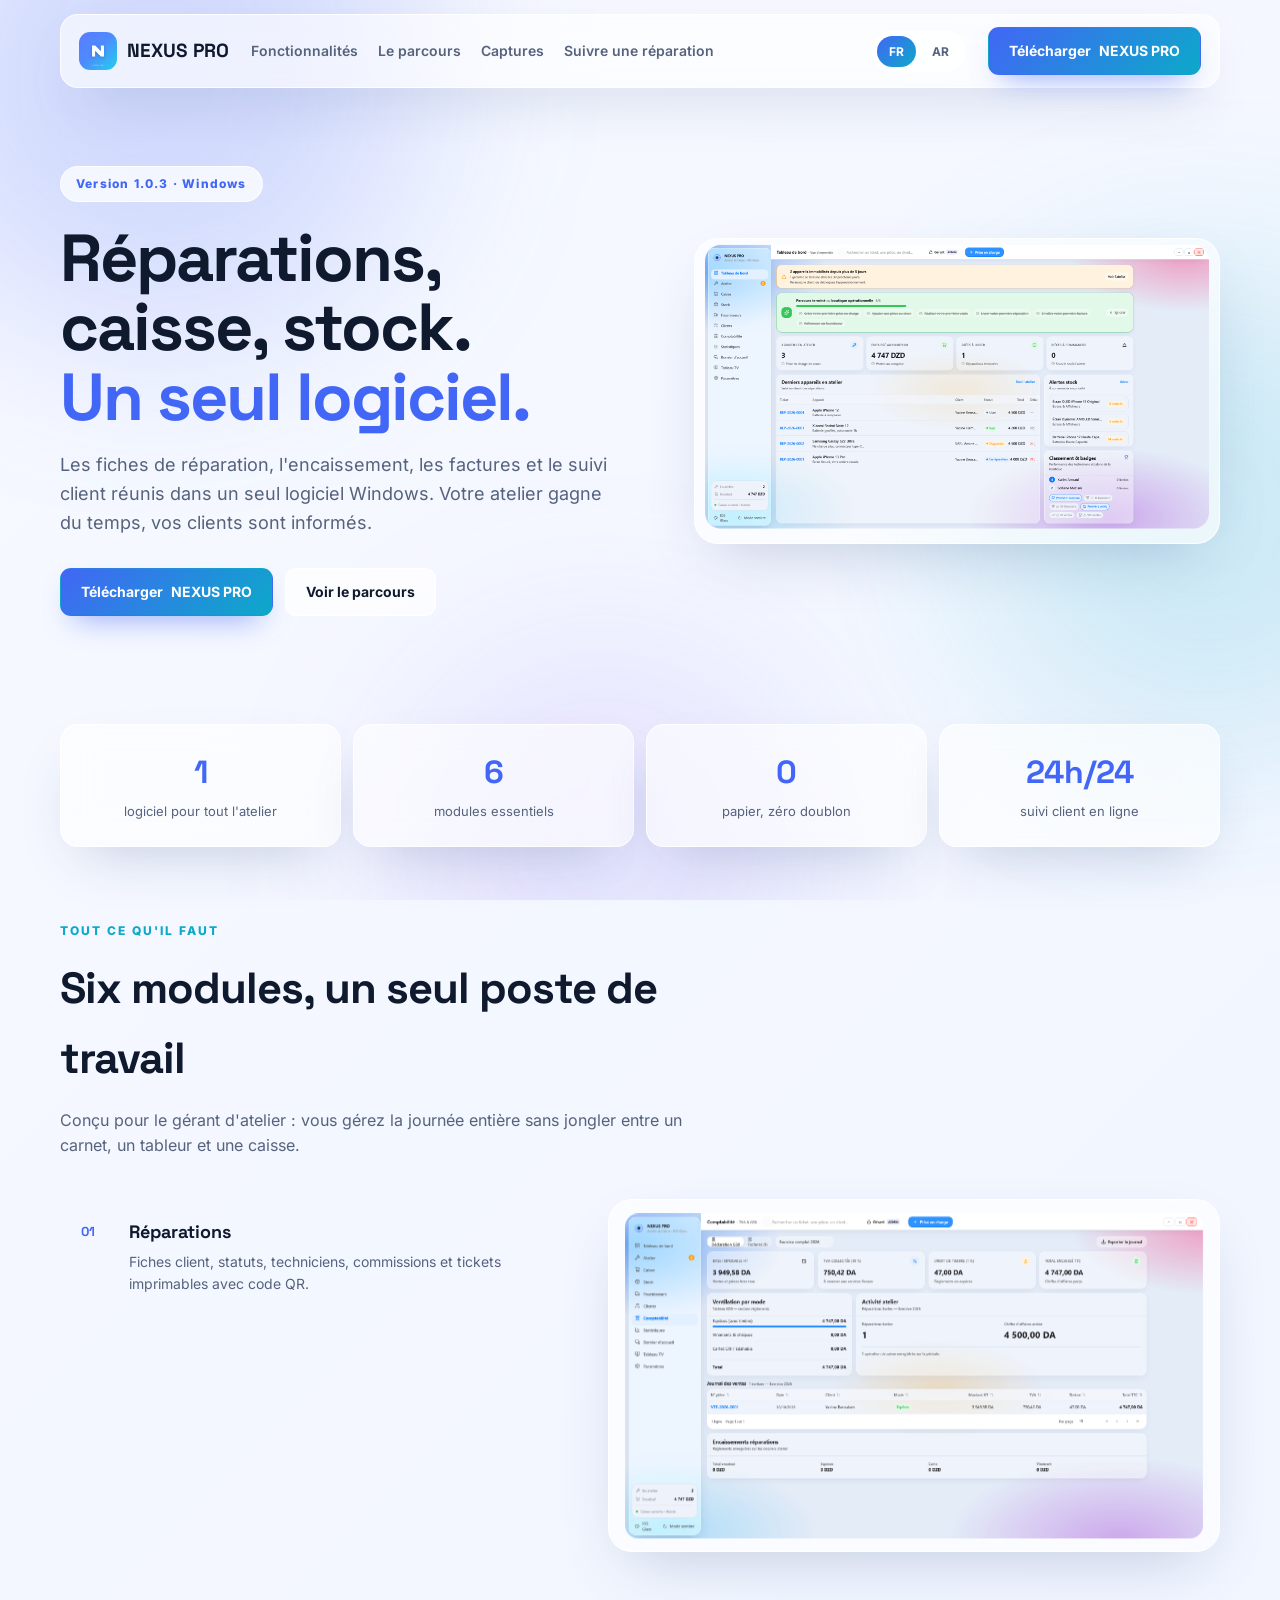
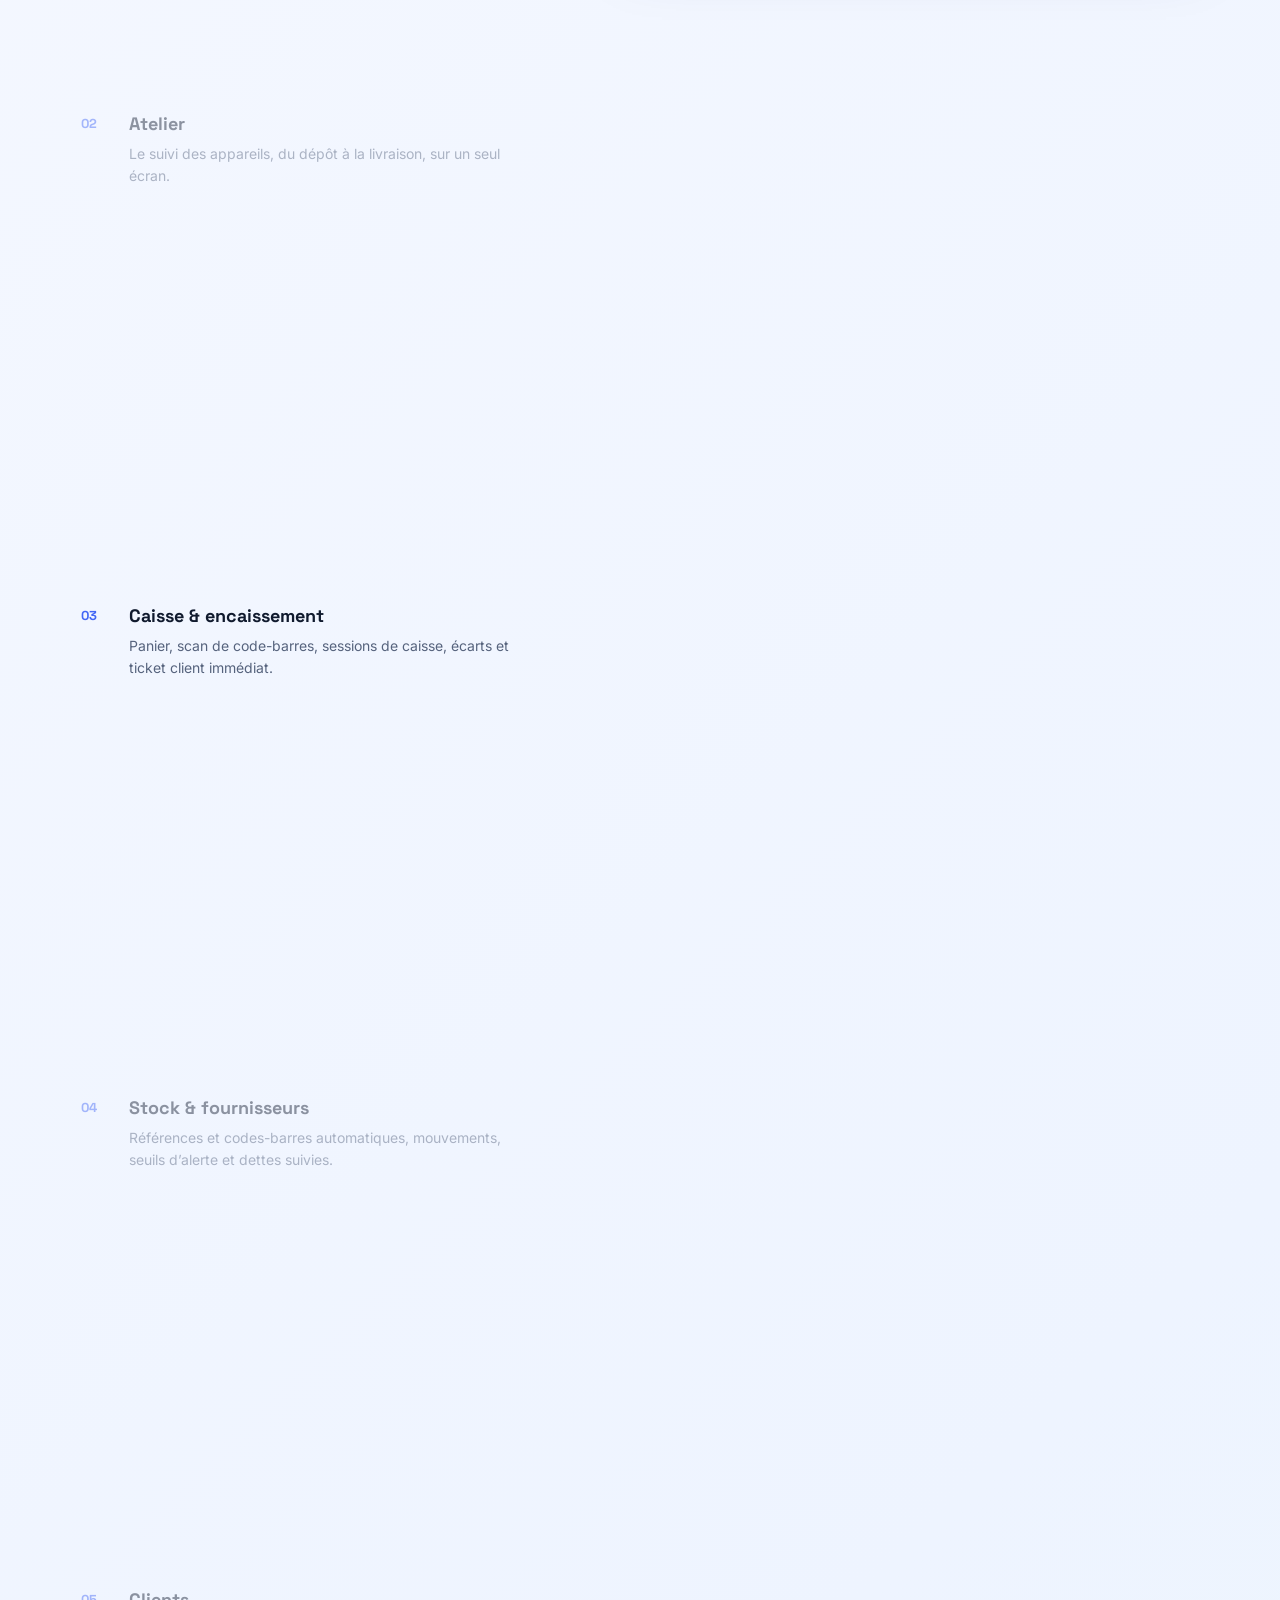
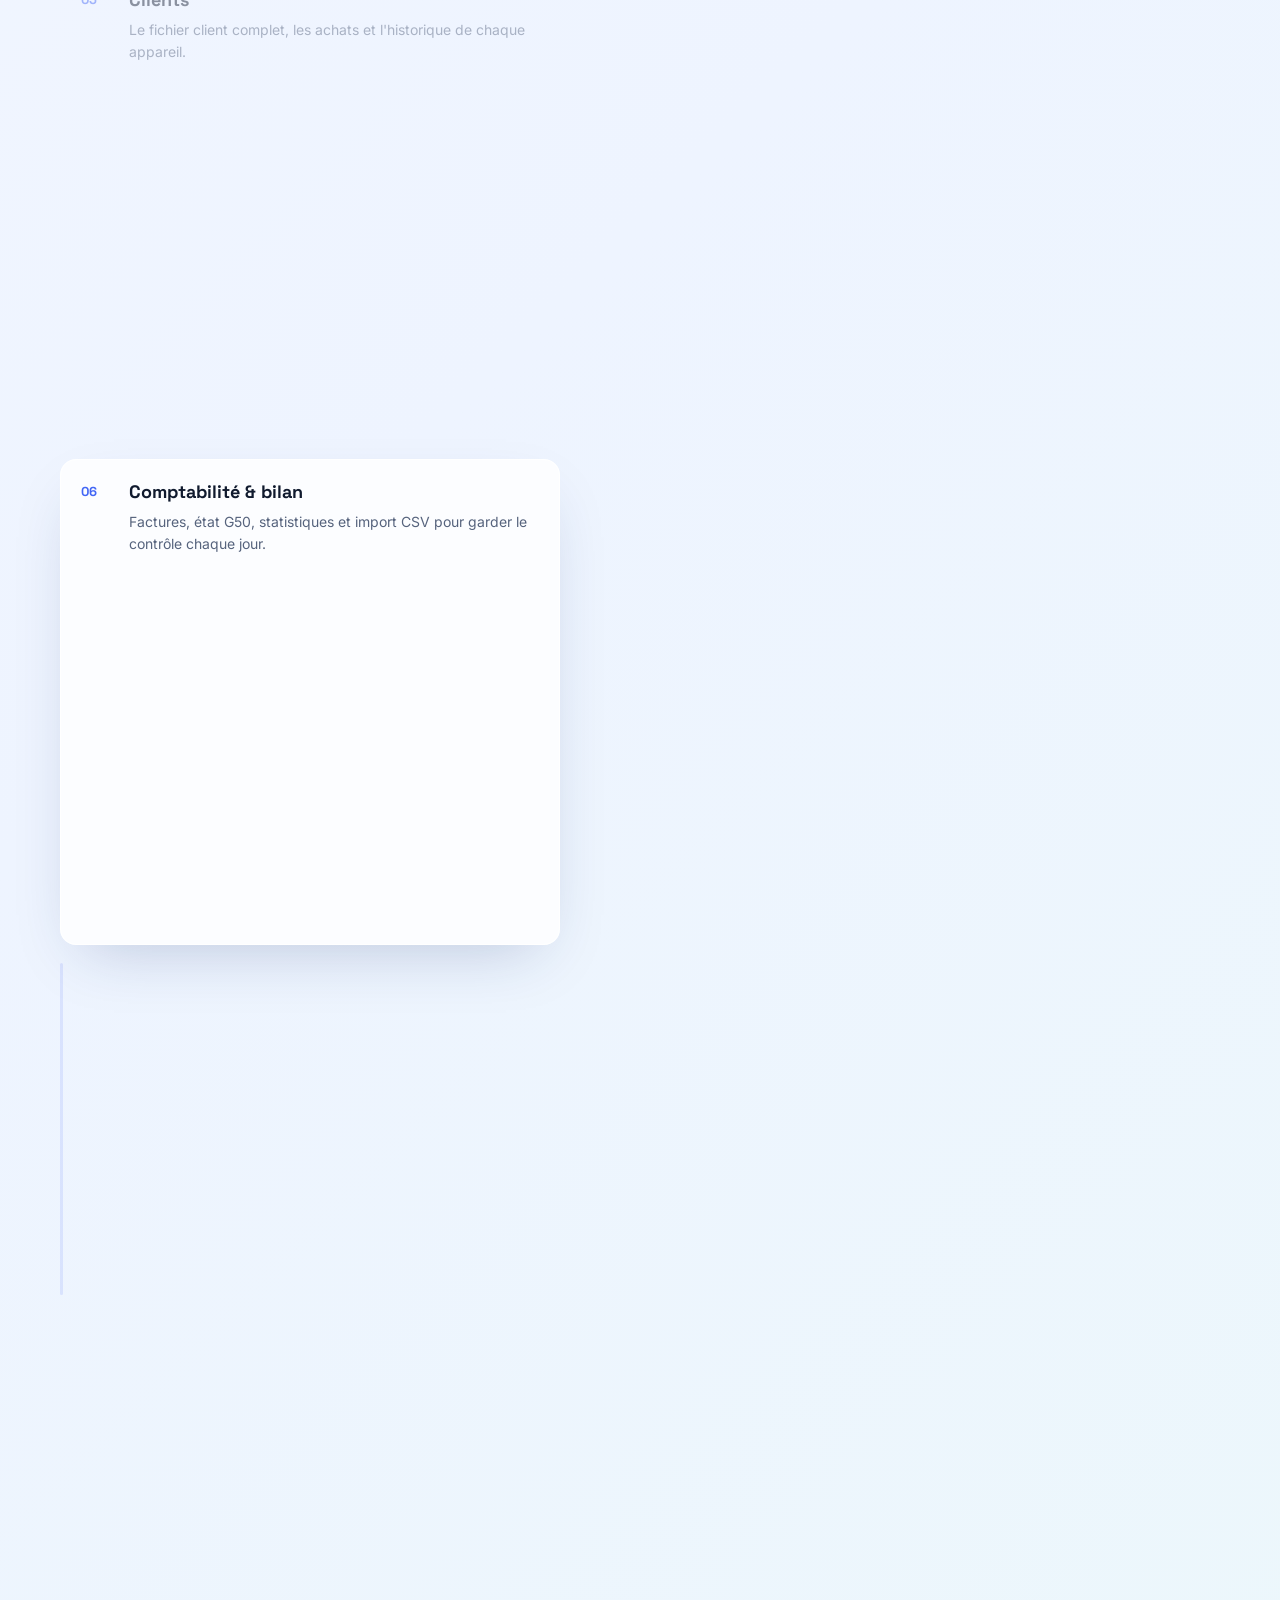
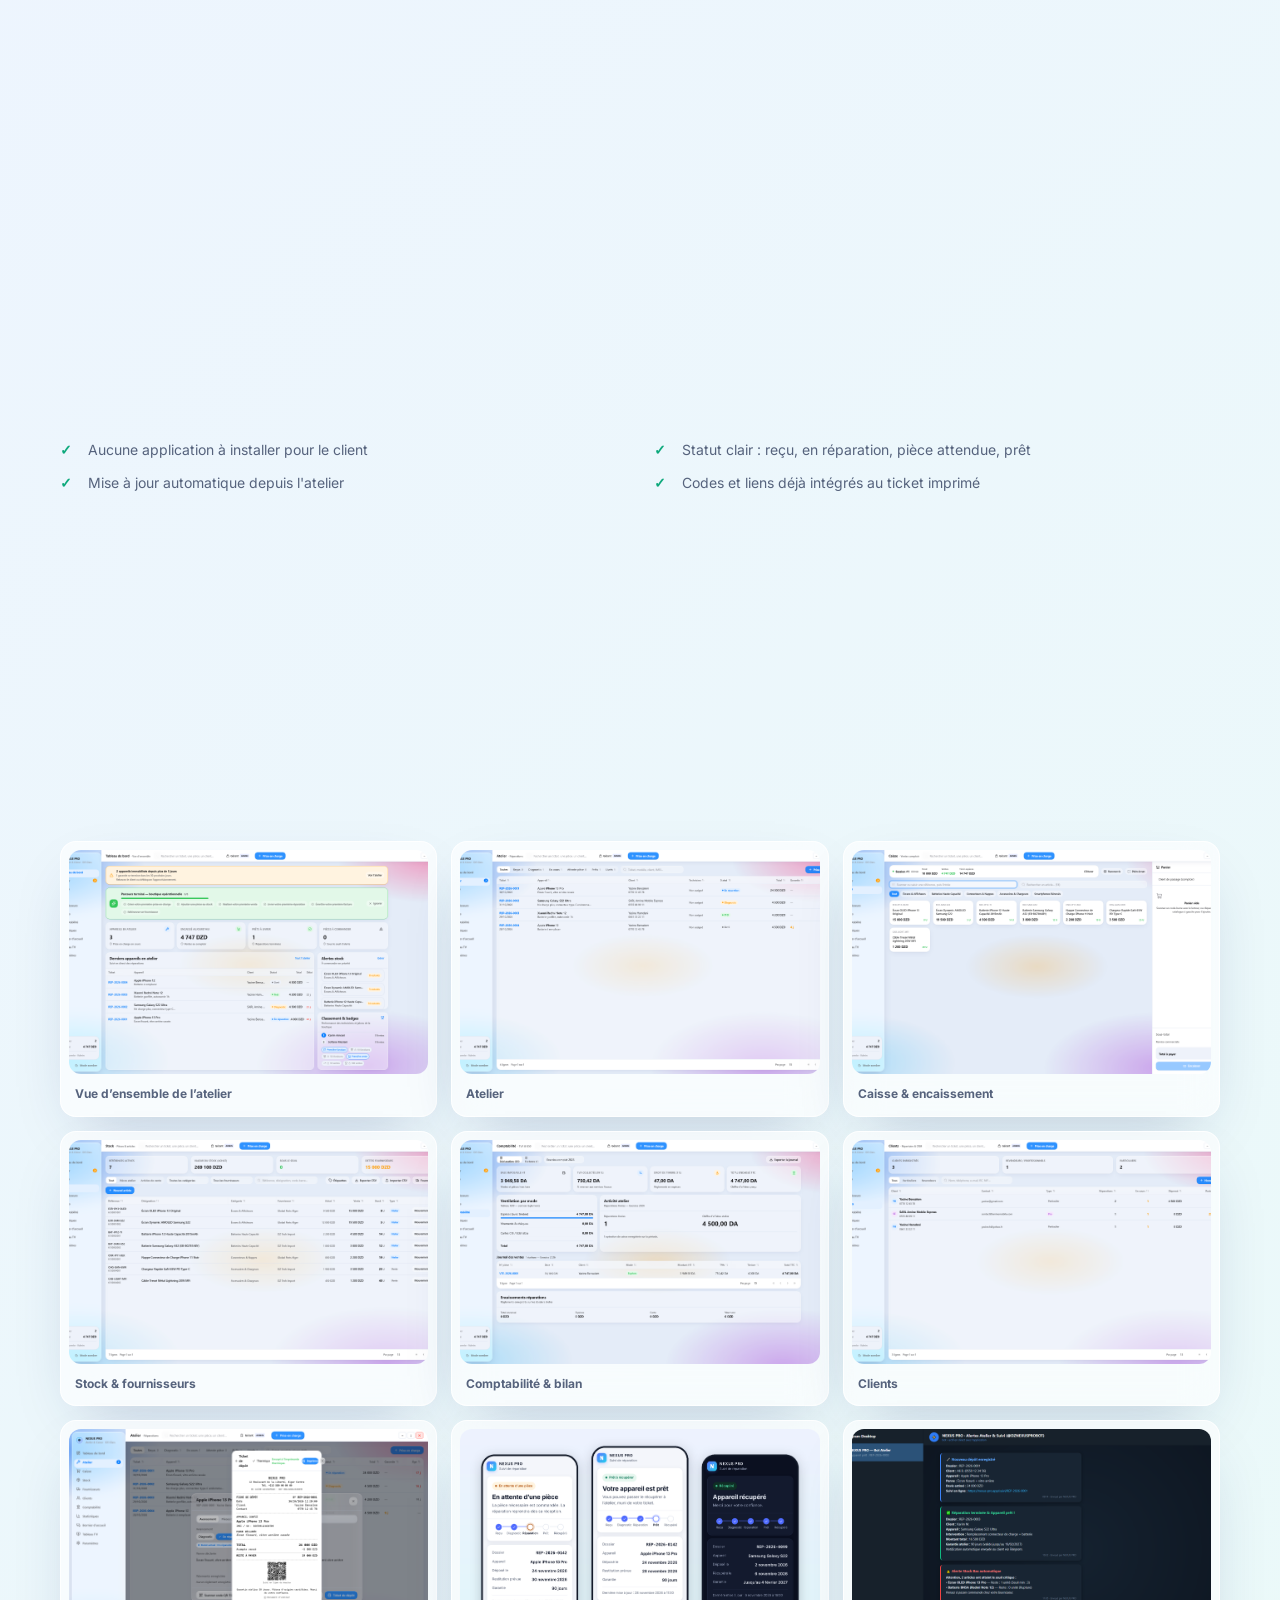
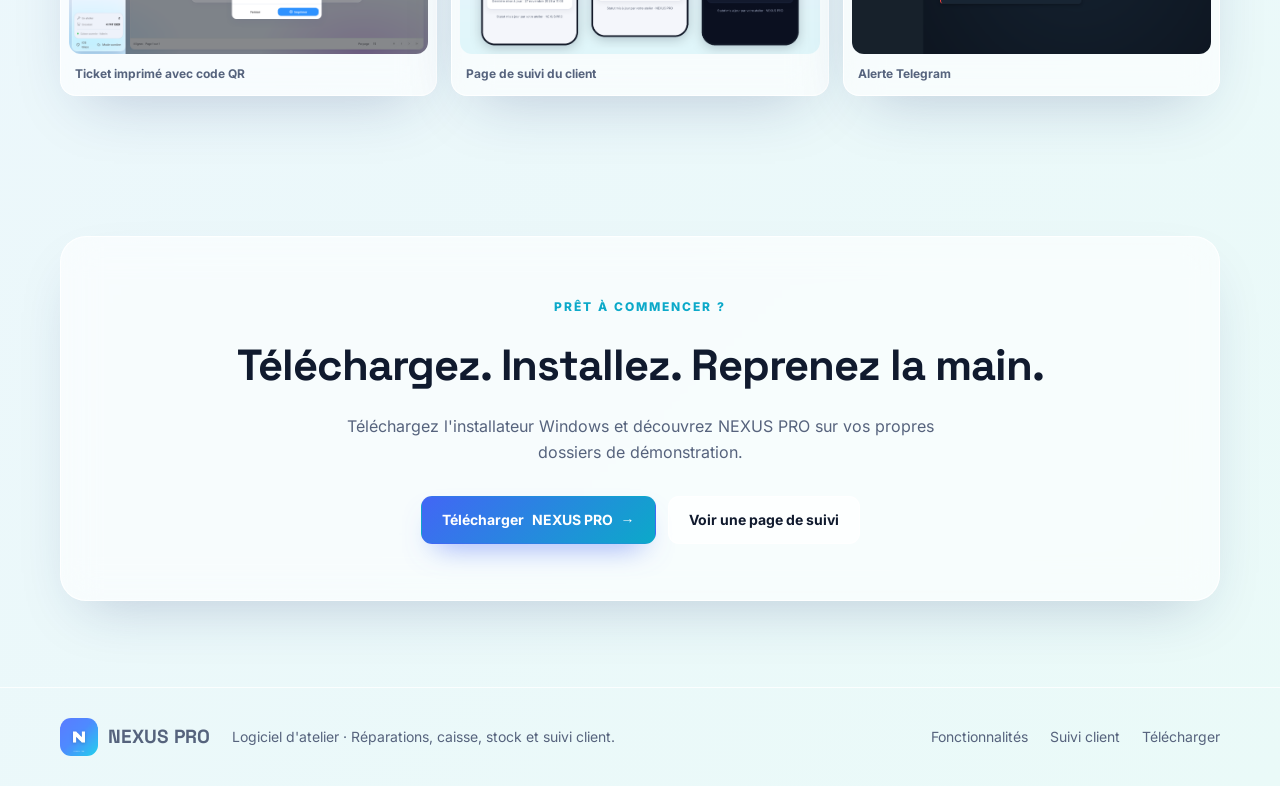
==== commit d72ed051: "Landing : polices hébergées sur le site, nouvelle capture du suivi, lien de démo - Plus d'appel à Go" ====
--- a/docs/landing/index.html
+++ b/docs/landing/index.html
@@ -8,15 +8,9 @@
       name="description"
       content="Réparations, caisse, factures et stock : tout votre atelier dans un seul logiciel Windows. NEXUS PRO."
     />
-    <link rel="preconnect" href="https://fonts.googleapis.com" />
-    <link rel="preconnect" href="https://fonts.gstatic.com" crossorigin />
-    <link
-      href="https://fonts.googleapis.com/css2?family=Space+Grotesk:wght@400;500;600;700&family=Inter:wght@400;500;600;700&family=Cairo:wght@400;600;700;800&display=swap"
-      rel="stylesheet"
-    />
     <title>NEXUS PRO — Réparations, caisse, stock. Un seul logiciel.</title>
-    <script type="module" crossorigin src="./assets/index-DjyiXmt-.js"></script>
-    <link rel="stylesheet" crossorigin href="./assets/index-ChNflldu.css">
+    <script type="module" crossorigin src="./assets/index-CnRar47T.js"></script>
+    <link rel="stylesheet" crossorigin href="./assets/index-C7ZXWmYJ.css">
   </head>
   <body>
     <div id="root"></div>
--- a/docs/landing/assets/index-C7ZXWmYJ.css
+++ b/docs/landing/assets/index-C7ZXWmYJ.css
@@ -0,0 +1 @@
+@font-face{font-family:Space Grotesk Variable;font-style:normal;font-display:swap;font-weight:300 700;src:url(./space-grotesk-vietnamese-wght-normal-D0rl6rjA.woff2) format("woff2-variations");unicode-range:U+0102-0103,U+0110-0111,U+0128-0129,U+0168-0169,U+01A0-01A1,U+01AF-01B0,U+0300-0301,U+0303-0304,U+0308-0309,U+0323,U+0329,U+1EA0-1EF9,U+20AB}@font-face{font-family:Space Grotesk Variable;font-style:normal;font-display:swap;font-weight:300 700;src:url(./space-grotesk-latin-ext-wght-normal-D9tNdqV9.woff2) format("woff2-variations");unicode-range:U+0100-02BA,U+02BD-02C5,U+02C7-02CC,U+02CE-02D7,U+02DD-02FF,U+0304,U+0308,U+0329,U+1D00-1DBF,U+1E00-1E9F,U+1EF2-1EFF,U+2020,U+20A0-20AB,U+20AD-20C0,U+2113,U+2C60-2C7F,U+A720-A7FF}@font-face{font-family:Space Grotesk Variable;font-style:normal;font-display:swap;font-weight:300 700;src:url(./space-grotesk-latin-wght-normal-BhU9QXUp.woff2) format("woff2-variations");unicode-range:U+0000-00FF,U+0131,U+0152-0153,U+02BB-02BC,U+02C6,U+02DA,U+02DC,U+0304,U+0308,U+0329,U+2000-206F,U+20AC,U+2122,U+2191,U+2193,U+2212,U+2215,U+FEFF,U+FFFD}@font-face{font-family:Inter Variable;font-style:normal;font-display:swap;font-weight:100 900;src:url(./inter-cyrillic-ext-wght-normal-BOeWTOD4.woff2) format("woff2-variations");unicode-range:U+0460-052F,U+1C80-1C8A,U+20B4,U+2DE0-2DFF,U+A640-A69F,U+FE2E-FE2F}@font-face{font-family:Inter Variable;font-style:normal;font-display:swap;font-weight:100 900;src:url(./inter-cyrillic-wght-normal-DqGufNeO.woff2) format("woff2-variations");unicode-range:U+0301,U+0400-045F,U+0490-0491,U+04B0-04B1,U+2116}@font-face{font-family:Inter Variable;font-style:normal;font-display:swap;font-weight:100 900;src:url(./inter-greek-ext-wght-normal-DlzME5K_.woff2) format("woff2-variations");unicode-range:U+1F00-1FFF}@font-face{font-family:Inter Variable;font-style:normal;font-display:swap;font-weight:100 900;src:url(./inter-greek-wght-normal-CkhJZR-_.woff2) format("woff2-variations");unicode-range:U+0370-0377,U+037A-037F,U+0384-038A,U+038C,U+038E-03A1,U+03A3-03FF}@font-face{font-family:Inter Variable;font-style:normal;font-display:swap;font-weight:100 900;src:url(./inter-vietnamese-wght-normal-CBcvBZtf.woff2) format("woff2-variations");unicode-range:U+0102-0103,U+0110-0111,U+0128-0129,U+0168-0169,U+01A0-01A1,U+01AF-01B0,U+0300-0301,U+0303-0304,U+0308-0309,U+0323,U+0329,U+1EA0-1EF9,U+20AB}@font-face{font-family:Inter Variable;font-style:normal;font-display:swap;font-weight:100 900;src:url(./inter-latin-ext-wght-normal-DO1Apj_S.woff2) format("woff2-variations");unicode-range:U+0100-02BA,U+02BD-02C5,U+02C7-02CC,U+02CE-02D7,U+02DD-02FF,U+0304,U+0308,U+0329,U+1D00-1DBF,U+1E00-1E9F,U+1EF2-1EFF,U+2020,U+20A0-20AB,U+20AD-20C0,U+2113,U+2C60-2C7F,U+A720-A7FF}@font-face{font-family:Inter Variable;font-style:normal;font-display:swap;font-weight:100 900;src:url(./inter-latin-wght-normal-Dx4kXJAl.woff2) format("woff2-variations");unicode-range:U+0000-00FF,U+0131,U+0152-0153,U+02BB-02BC,U+02C6,U+02DA,U+02DC,U+0304,U+0308,U+0329,U+2000-206F,U+20AC,U+2122,U+2191,U+2193,U+2212,U+2215,U+FEFF,U+FFFD}@font-face{font-family:Cairo Variable;font-style:normal;font-display:swap;font-weight:200 1000;src:url(./cairo-arabic-wght-normal-CJWMIGCx.woff2) format("woff2-variations");unicode-range:U+0600-06FF,U+0750-077F,U+0870-088E,U+0890-0891,U+0897-08E1,U+08E3-08FF,U+200C-200E,U+2010-2011,U+204F,U+2E41,U+FB50-FDFF,U+FE70-FE74,U+FE76-FEFC,U+102E0-102FB,U+10E60-10E7E,U+10EC2-10EC4,U+10EFC-10EFF,U+1EE00-1EE03,U+1EE05-1EE1F,U+1EE21-1EE22,U+1EE24,U+1EE27,U+1EE29-1EE32,U+1EE34-1EE37,U+1EE39,U+1EE3B,U+1EE42,U+1EE47,U+1EE49,U+1EE4B,U+1EE4D-1EE4F,U+1EE51-1EE52,U+1EE54,U+1EE57,U+1EE59,U+1EE5B,U+1EE5D,U+1EE5F,U+1EE61-1EE62,U+1EE64,U+1EE67-1EE6A,U+1EE6C-1EE72,U+1EE74-1EE77,U+1EE79-1EE7C,U+1EE7E,U+1EE80-1EE89,U+1EE8B-1EE9B,U+1EEA1-1EEA3,U+1EEA5-1EEA9,U+1EEAB-1EEBB,U+1EEF0-1EEF1}@font-face{font-family:Cairo Variable;font-style:normal;font-display:swap;font-weight:200 1000;src:url(./cairo-latin-ext-wght-normal-at8nfxId.woff2) format("woff2-variations");unicode-range:U+0100-02BA,U+02BD-02C5,U+02C7-02CC,U+02CE-02D7,U+02DD-02FF,U+0304,U+0308,U+0329,U+1D00-1DBF,U+1E00-1E9F,U+1EF2-1EFF,U+2020,U+20A0-20AB,U+20AD-20C0,U+2113,U+2C60-2C7F,U+A720-A7FF}@font-face{font-family:Cairo Variable;font-style:normal;font-display:swap;font-weight:200 1000;src:url(./cairo-latin-wght-normal-PfPtmrPZ.woff2) format("woff2-variations");unicode-range:U+0000-00FF,U+0131,U+0152-0153,U+02BB-02BC,U+02C6,U+02DA,U+02DC,U+0304,U+0308,U+0329,U+2000-206F,U+20AC,U+2122,U+2191,U+2193,U+2212,U+2215,U+FEFF,U+FFFD}:root{--ink: #101a2e;--muted: #56637d;--accent: #4266f5;--cyan: #0ca9c9;--bg-start: #f7f9ff;--bg-mid: #eef4ff;--bg-end: #eafaf8;--glass: rgba(255, 255, 255, .62);--glass-strong: rgba(255, 255, 255, .82);--stroke: rgba(255, 255, 255, .85);--shadow: 0 24px 60px -24px rgba(29, 53, 112, .25);--radius-lg: 24px;--radius-md: 20px;--radius-sm: 12px;--font-display: "Space Grotesk Variable", "Space Grotesk", "Segoe UI", sans-serif;--font-body: "Inter Variable", "Inter", "Segoe UI", Arial, sans-serif;--font-ar: "Cairo Variable", "Cairo", "Segoe UI", Arial, sans-serif}*{box-sizing:border-box}html{scroll-behavior:smooth}body{margin:0;color:var(--ink);line-height:1.6;font-family:var(--font-body);background:linear-gradient(135deg,var(--bg-start) 0%,var(--bg-mid) 48%,var(--bg-end) 100%);overflow-x:hidden;min-height:100vh}html[lang=ar] body{font-family:var(--font-ar)}h1,h2,h3{font-family:var(--font-display)}html[lang=ar] h1,html[lang=ar] h2,html[lang=ar] h3{font-family:var(--font-ar);letter-spacing:0}a{color:inherit}img{max-width:100%}button{font:inherit}:focus-visible{outline:2px solid var(--accent);outline-offset:3px}.wrap{width:min(1160px,92%);margin:0 auto}.glass{background:var(--glass);backdrop-filter:blur(18px);-webkit-backdrop-filter:blur(18px);border:1px solid var(--stroke);box-shadow:var(--shadow)}.btn{display:inline-flex;align-items:center;justify-content:center;gap:8px;padding:12px 20px;border-radius:11px;font-weight:700;font-size:14px;border:1px solid transparent;white-space:nowrap;text-decoration:none;cursor:pointer;transition:transform .2s ease,box-shadow .2s ease}.btn:hover{transform:translateY(-2px)}.btn-primary{background:linear-gradient(135deg,var(--accent),var(--cyan));color:#fff;box-shadow:0 14px 30px -14px #4266f5b3}.btn-ghost{background:#ffffffb3;border-color:#ffffffe6;color:var(--ink)}.eyebrow{color:var(--cyan);font-size:12px;font-weight:800;letter-spacing:2px;text-transform:uppercase}.card{padding:26px;border-radius:var(--radius-md)}.orbs{position:fixed;top:0;right:0;bottom:0;left:0;overflow:hidden;pointer-events:none;z-index:-1}.orb{position:absolute;border-radius:50%;filter:blur(90px)}.orb-a{width:520px;height:520px;background:#4266f533;top:-180px;left:-120px}.orb-b{width:480px;height:480px;background:#0ca9c929;top:30%;right:-180px}.orb-c{width:420px;height:420px;background:#785af01f;bottom:-160px;left:30%}.latin{unicode-bidi:isolate}@media(prefers-reduced-motion:reduce){*,*:before,*:after{animation-duration:.01ms!important;animation-iteration-count:1!important;transition-duration:.01ms!important;scroll-behavior:auto!important}}.site-header{position:sticky;top:0;z-index:20;margin:14px auto 0;border-radius:18px}.nav{display:flex;align-items:center;gap:22px;padding:12px 18px;border-radius:18px}.brand{display:inline-flex;align-items:center;gap:10px;font-family:var(--font-display);font-weight:700;font-size:19px;text-decoration:none;white-space:nowrap}.brand img{width:38px;height:38px;border-radius:11px}.nav-links{display:flex;gap:20px}.nav-links a{white-space:nowrap;color:var(--muted);font-size:14px;font-weight:600;text-decoration:none;transition:color .2s ease}.nav-links a:hover{color:var(--accent)}.grow{flex:1}.langs{display:flex;gap:4px;padding:4px;border-radius:100px;background:#ffffffb3;border:1px solid var(--stroke)}.lang-btn{border:0;background:transparent;color:var(--muted);font-weight:700;font-size:12px;padding:6px 12px;border-radius:100px;cursor:pointer;transition:background .2s ease,color .2s ease}.lang-btn[aria-pressed=true]{background:linear-gradient(135deg,var(--accent),var(--cyan));color:#fff}.hero{position:relative;padding:78px 0 56px}.hero-grid{display:grid;grid-template-columns:1.05fr .95fr;gap:52px;align-items:center}.badge{display:inline-block;padding:7px 15px;border-radius:100px;background:#ffffffbf;border:1px solid var(--stroke);font-size:12px;font-weight:800;letter-spacing:1.2px;color:var(--accent)}h1{font-size:clamp(42px,5.2vw,68px);line-height:1.05;letter-spacing:-2px;margin:22px 0 18px}h1 span{color:var(--accent)}.hero-lead{font-size:18px;color:var(--muted);max-width:560px;margin:0}.actions{display:flex;gap:12px;flex-wrap:wrap;margin-top:30px}.hero-visual{padding:10px;border-radius:var(--radius-lg);overflow:hidden}.hero-visual img{width:100%;display:block;border-radius:16px}.stats{display:grid;grid-template-columns:repeat(4,1fr);gap:12px;margin-top:52px}.stat{border-radius:18px;padding:22px;text-align:center}.stat b{display:block;font-family:var(--font-display);font-size:32px;color:var(--accent)}.stat span{font-size:13px;color:var(--muted)}section{padding:70px 0}.section-head{max-width:720px}h2{font-size:clamp(30px,3.4vw,44px);letter-spacing:-1px;margin:12px 0 14px}.sub{color:var(--muted);max-width:650px;font-size:16px;margin:0}.modules{display:grid;grid-template-columns:.9fr 1.1fr;gap:48px;margin-top:40px}.module-list{display:grid;gap:6px}.module-item{display:grid;grid-template-columns:34px 1fr;gap:14px;align-items:start;padding:18px 20px;border-radius:16px;border:1px solid transparent;background:transparent;opacity:.45;min-height:54vh;transition:opacity .3s ease,background .3s ease,border-color .3s ease}.module-item.active{opacity:1;background:var(--glass-strong);border-color:var(--stroke);box-shadow:var(--shadow)}.module-num{font-family:var(--font-display);font-size:13px;font-weight:700;color:var(--accent);padding-top:4px}.module-copy h3{font-size:18px;margin:0 0 4px}.module-copy p{color:var(--muted);font-size:14px;margin:0}.module-visual{position:sticky;top:110px;align-self:start}.module-frame{padding:10px;border-radius:var(--radius-lg);overflow:hidden}.module-frame img,.module-inline-shot img{width:100%;height:auto;display:block;border-radius:14px}.module-inline-shot{display:none}.progress-rail{width:3px;height:100%;min-height:320px;background:#4266f51f;border-radius:100px;overflow:hidden;margin-top:12px}.progress-fill{width:100%;height:100%;transform-origin:top;background:linear-gradient(180deg,var(--accent),var(--cyan));border-radius:100px}.journey{margin-top:44px}.steps{position:relative;display:grid;grid-template-columns:repeat(5,1fr);gap:14px}.step{position:relative;text-align:center;padding-top:42px}.journey-line{position:absolute;inset-inline:0;top:12px;width:100%;height:3px;z-index:1}.step-dot{position:absolute;top:0;inset-inline-start:50%;transform:translate(-50%);width:26px;height:26px;border-radius:50%;background:#fff;border:3px solid var(--accent);z-index:2}html[dir=rtl] .step-dot{transform:translate(50%)}.step-num{font-family:var(--font-display);font-size:12px;font-weight:700;color:var(--cyan)}.step h3{font-size:17px;margin:6px 0}.step p{font-size:13px;color:var(--muted);margin:0 0 14px}.stage{aspect-ratio:16 / 10;border-radius:14px;overflow:hidden;padding:6px}.stage img{width:100%;height:100%;object-fit:cover;border-radius:10px;display:block}.checks{list-style:none;padding:0;margin:30px 0 0;display:grid;grid-template-columns:repeat(2,1fr);gap:10px 28px}.checks li{position:relative;padding-inline-start:28px;color:var(--muted);font-size:14px}.checks li:before{content:"✓";position:absolute;inset-inline-start:0;color:#0ea97c;font-weight:800}.mosaic-grid{display:grid;grid-template-columns:repeat(3,1fr);gap:14px;margin-top:36px}.mosaic-item{margin:0;border-radius:16px;overflow:hidden;padding:8px}.mosaic-item img{width:100%;aspect-ratio:16 / 10;object-fit:cover;display:block;border-radius:12px}.mosaic-caption{font-size:12px;font-weight:700;color:var(--muted);padding:10px 6px 4px}.cta-card{text-align:center;border-radius:26px;padding:56px 24px}.cta-card .sub{margin:0 auto}.cta-card .actions{justify-content:center}.cta-arrow{display:inline-block;transition:transform .2s ease}.btn:hover .cta-arrow{transform:translate(4px)}html[dir=rtl] .btn:hover .cta-arrow{transform:translate(-4px)}footer{border-top:1px solid rgba(255,255,255,.8);padding:30px 0;color:var(--muted);font-size:14px;margin-top:40px}.foot{display:flex;gap:22px;flex-wrap:wrap;align-items:center}.foot a{text-decoration:none}.foot a:hover{color:var(--accent)}@media(max-width:1023px){.steps{grid-template-columns:repeat(2,1fr);row-gap:34px}.journey-line{display:none}}@media(max-width:1180px){.nav{gap:16px}.nav-links{gap:14px}.site-header .btn .latin{display:none}}@media(max-width:900px){.hero-grid,.modules,.checks{grid-template-columns:1fr}.mosaic-grid,.stats{grid-template-columns:repeat(2,1fr)}.nav{flex-wrap:wrap;row-gap:8px}.nav-links{order:10;flex-basis:100%;gap:18px;overflow-x:auto;padding:2px 2px 4px;scrollbar-width:none;-webkit-mask-image:linear-gradient(to right,#000 85%,transparent);mask-image:linear-gradient(to right,#000 85%,transparent)}[dir=rtl] .nav-links{-webkit-mask-image:linear-gradient(to left,#000 85%,transparent);mask-image:linear-gradient(to left,#000 85%,transparent)}.nav-links::-webkit-scrollbar{display:none}.module-visual{display:none}.module-inline-shot{display:block;margin-top:12px}.module-item{min-height:auto;opacity:1}.progress-rail{display:none}}@media(max-width:640px){.steps,.mosaic-grid{grid-template-columns:1fr}.hero{padding-top:52px}.nav{gap:10px;padding:10px 12px}.brand{font-size:16px}.site-header .brand .latin,.site-header .btn .latin{display:none}}.capture-zoom{display:block;width:100%;padding:0;border:0;border-radius:14px;background:transparent;color:inherit;font:inherit;cursor:zoom-in}.capture-zoom:focus-visible{outline:2px solid var(--accent);outline-offset:3px}.stage .capture-zoom{height:100%}.lightbox{position:fixed;top:0;right:0;bottom:0;left:0;z-index:100;display:grid;grid-template-columns:auto minmax(0,1fr) auto;align-items:center;gap:12px;padding:clamp(12px,3vw,32px);background:#090e1ee0;-webkit-backdrop-filter:blur(14px);backdrop-filter:blur(14px);color:#fff}.lightbox-figure{display:flex;flex-direction:column;align-items:center;gap:12px;min-width:0;margin:0}.lightbox-figure img{display:block;width:auto;height:auto;max-width:min(92vw,1400px);max-height:82vh;object-fit:contain;border-radius:14px;box-shadow:0 24px 80px #00000073}.lightbox-caption{display:flex;align-items:center;justify-content:center;flex-wrap:wrap;gap:14px;font-size:14px;font-weight:600;text-align:center}.lightbox-count{font-size:13px;font-variant-numeric:tabular-nums;opacity:.7}.lightbox-close,.lightbox-nav{display:grid;place-items:center;min-width:48px;min-height:48px;padding:0;border:1px solid rgba(255,255,255,.25);border-radius:50%;background:#ffffff1a;color:#fff;font-size:28px;line-height:1;cursor:pointer;transition:background .2s ease,transform .2s ease}.lightbox-close:hover,.lightbox-nav:hover{background:#ffffff38;transform:scale(1.06)}.lightbox-close:focus-visible,.lightbox-nav:focus-visible{outline:2px solid #fff;outline-offset:3px}.lightbox-close{position:absolute;inset-block-start:16px;inset-inline-end:16px;font-size:32px}@media(max-width:640px){.lightbox{grid-template-columns:minmax(0,1fr);padding:64px 12px 84px}.lightbox-figure img{max-height:68vh}.lightbox-nav{position:absolute;inset-block-end:16px;min-width:52px;min-height:52px}.lightbox-prev{inset-inline-start:16px}.lightbox-next{inset-inline-end:16px}}
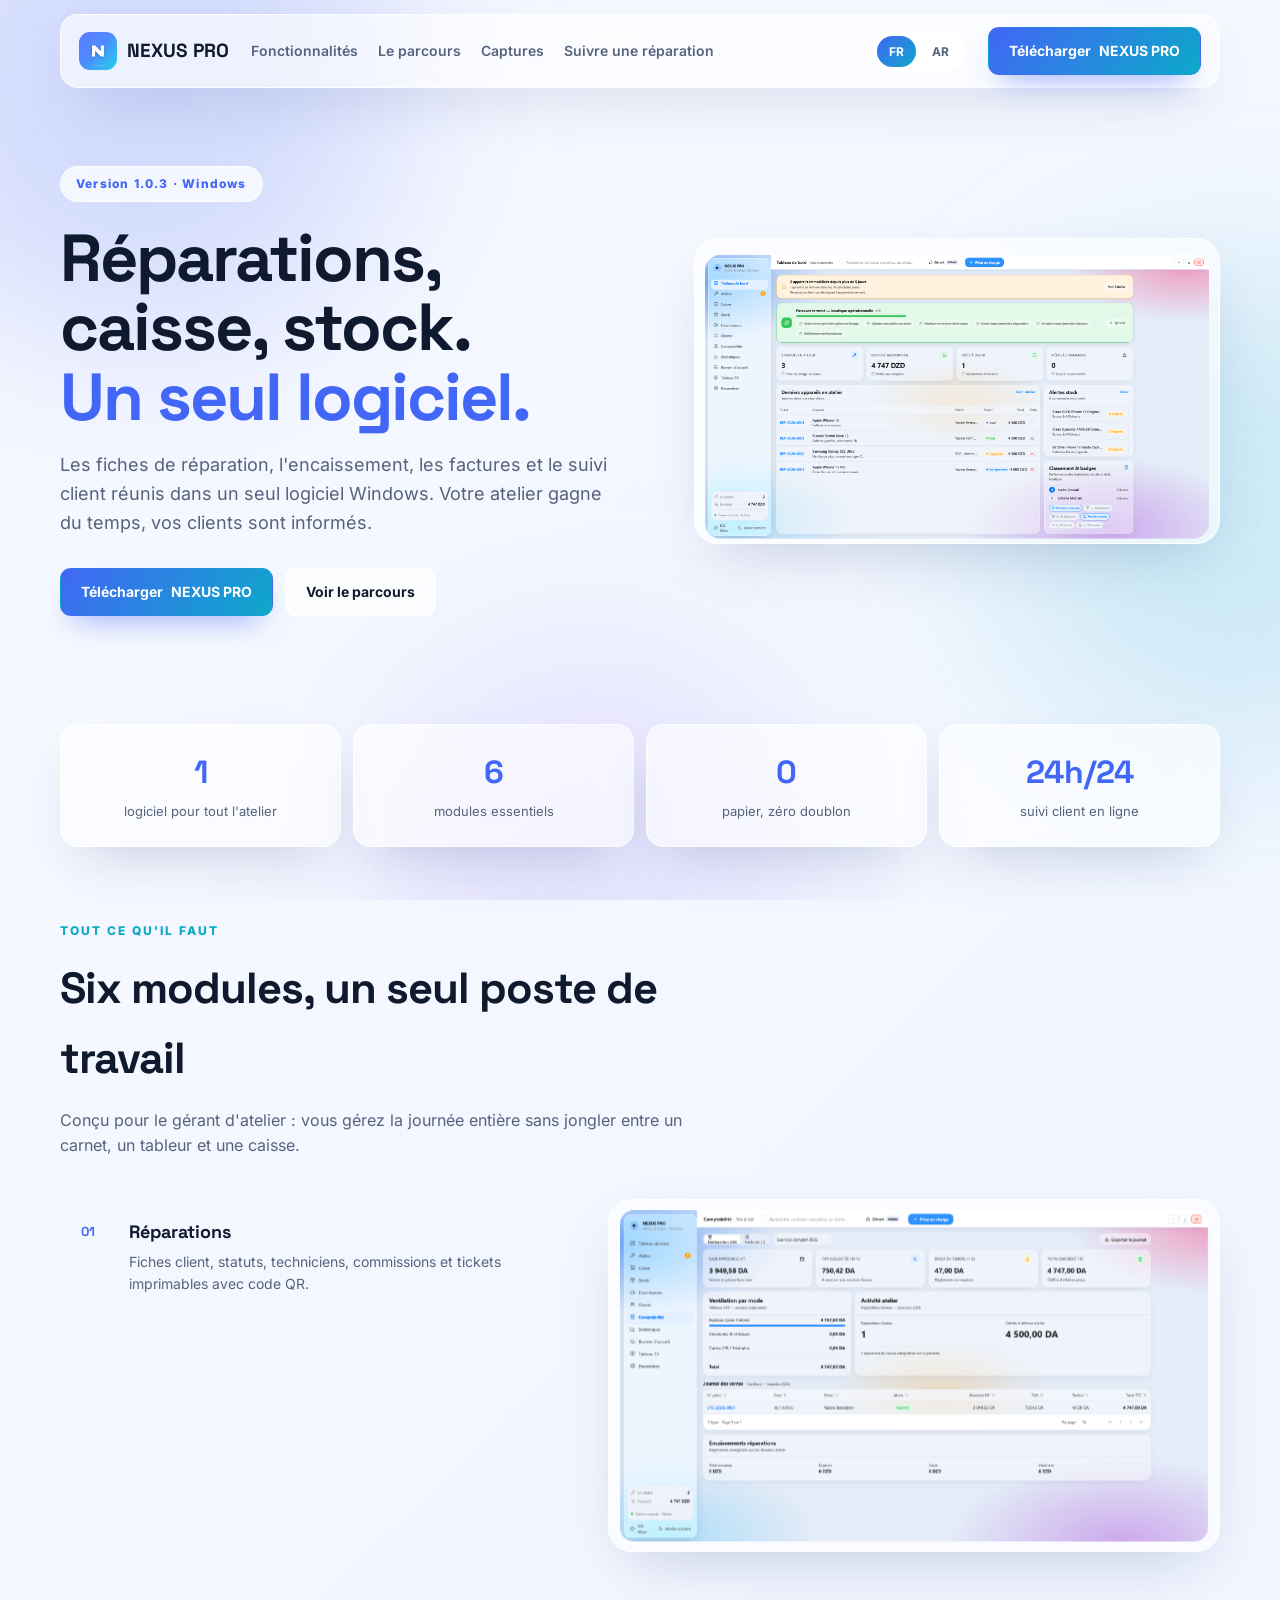
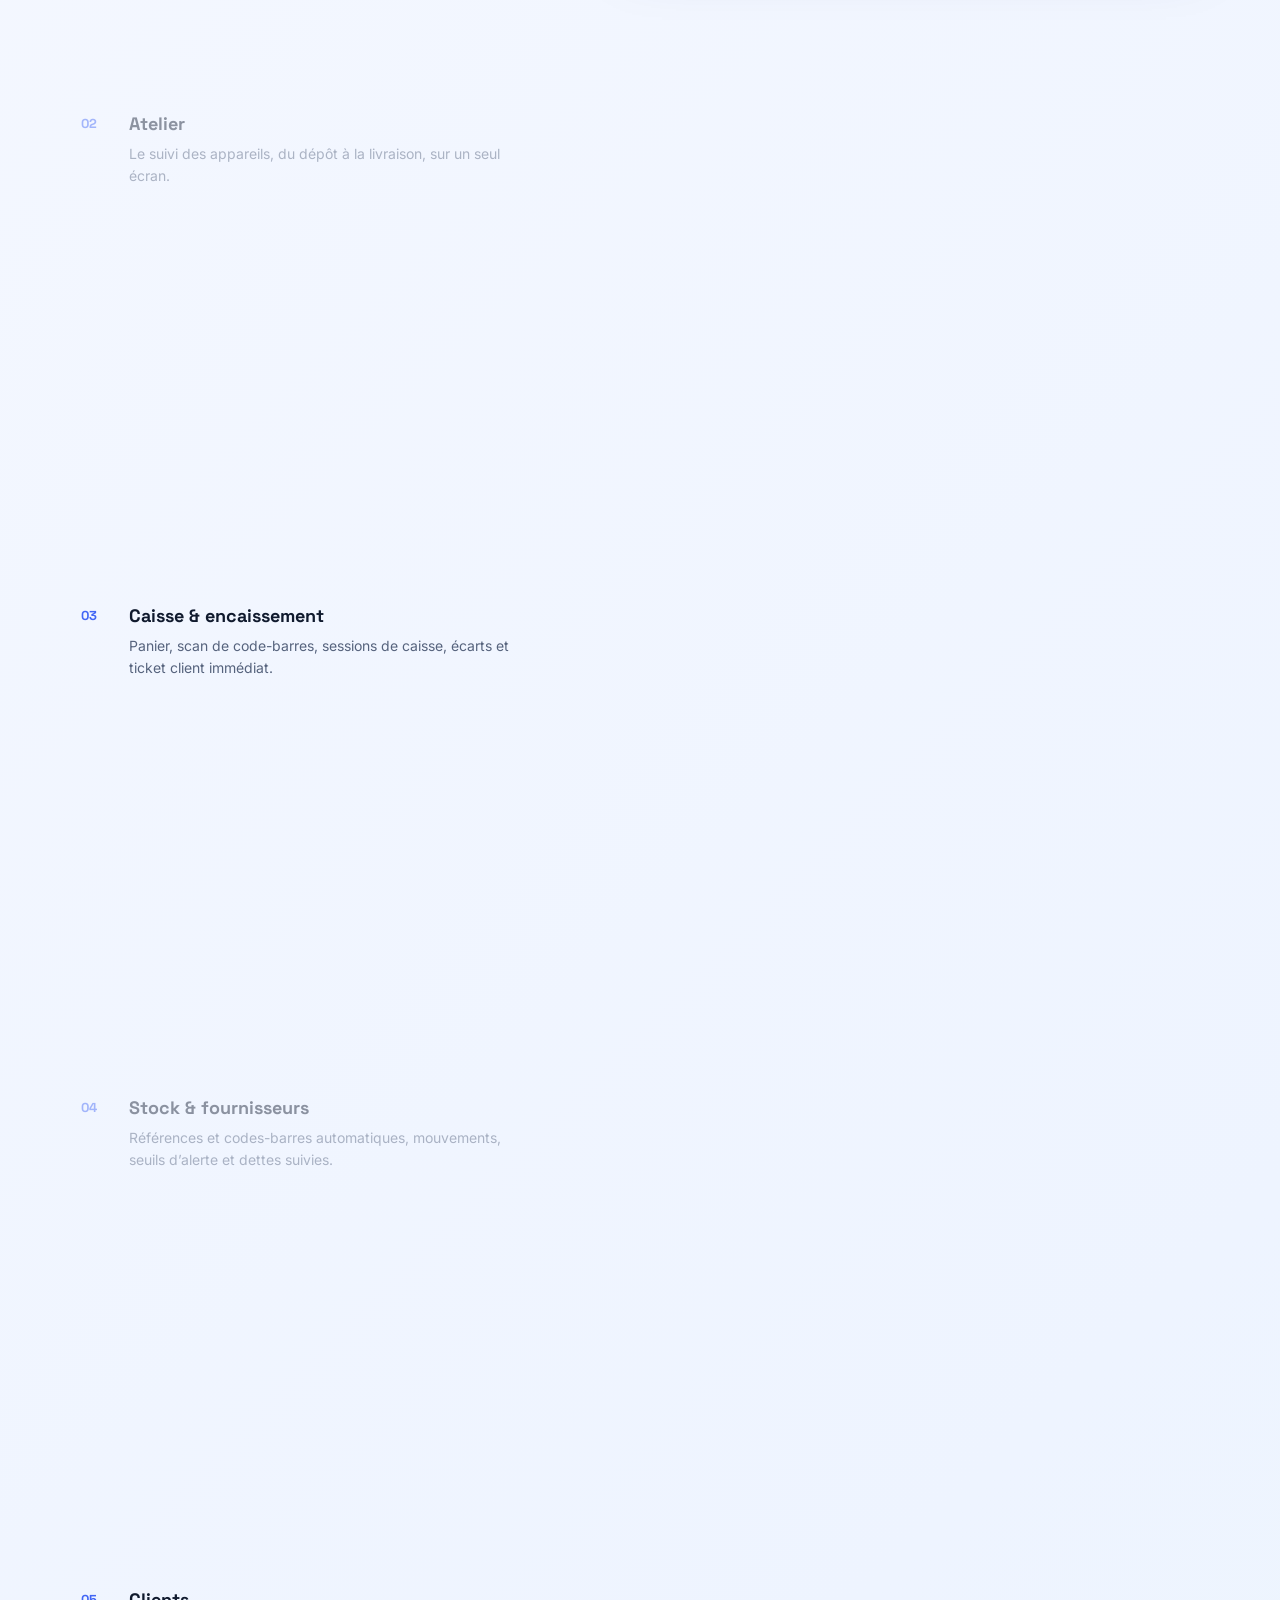
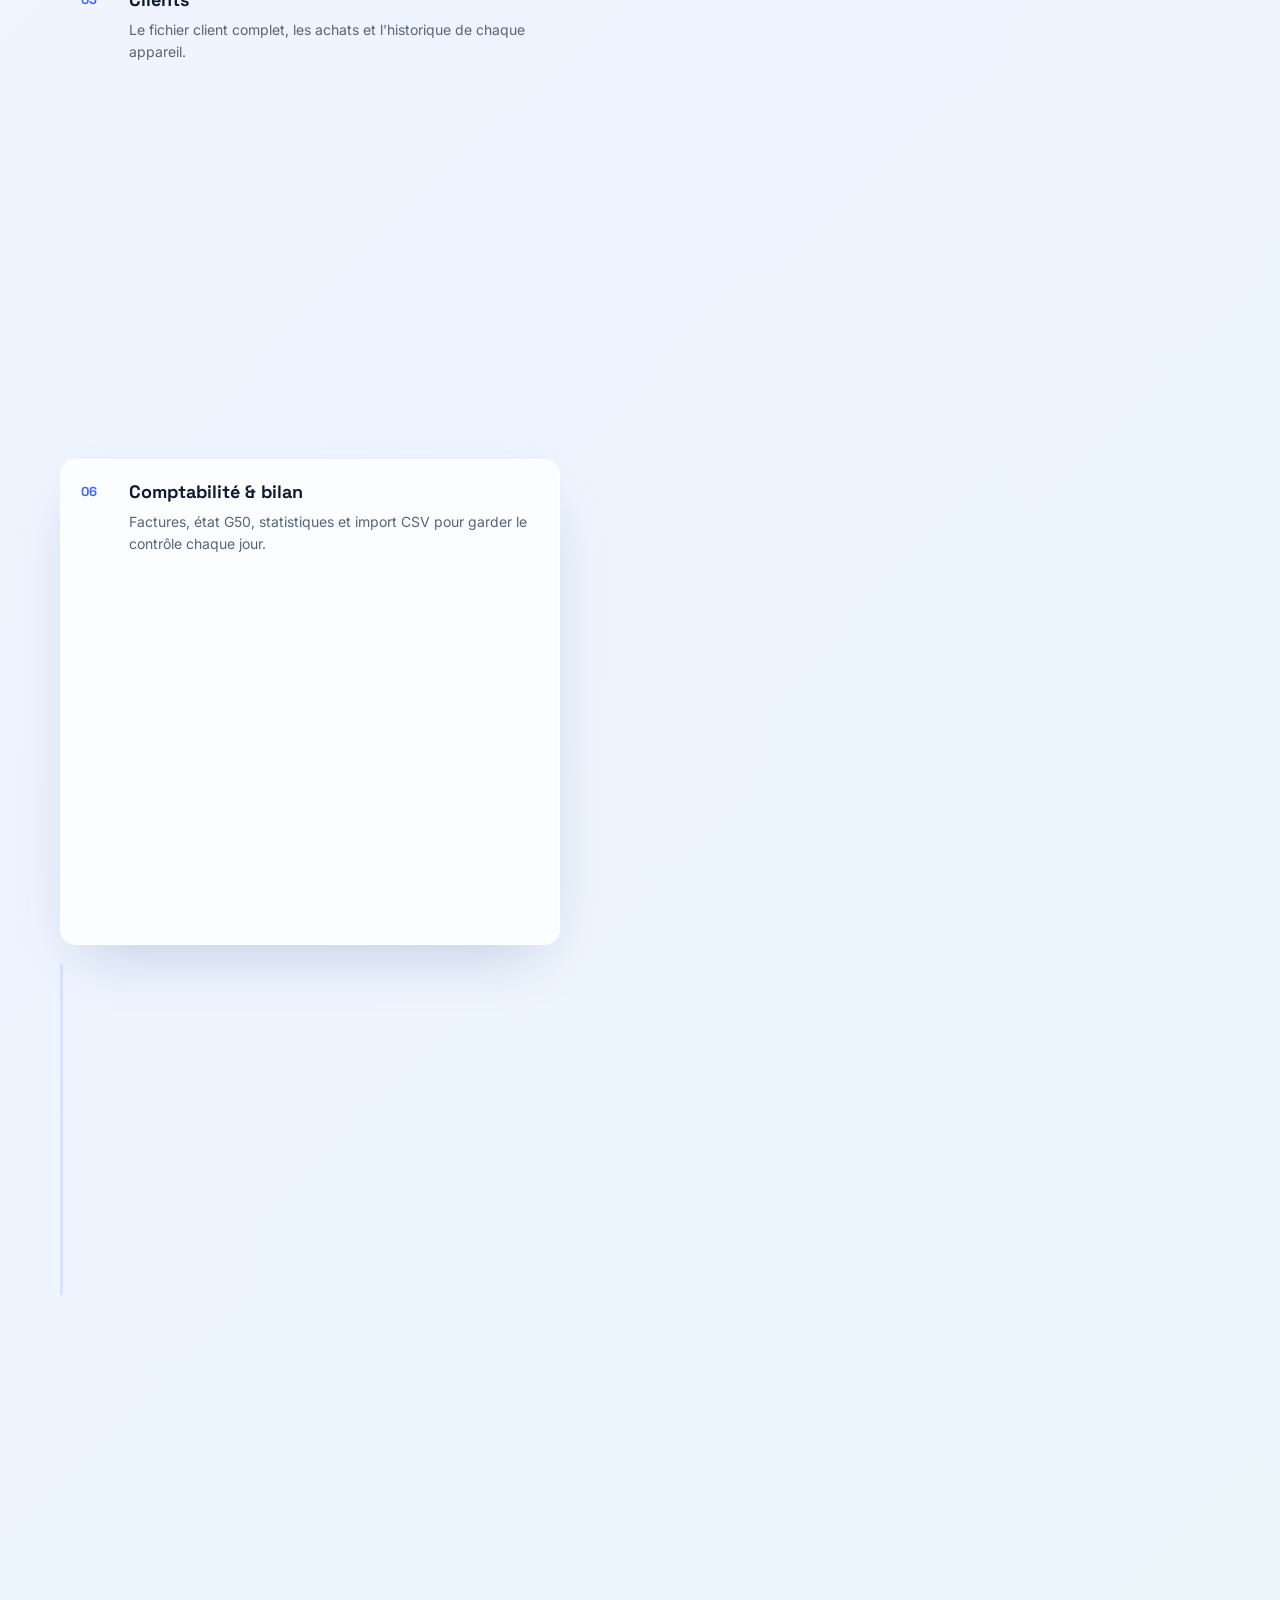
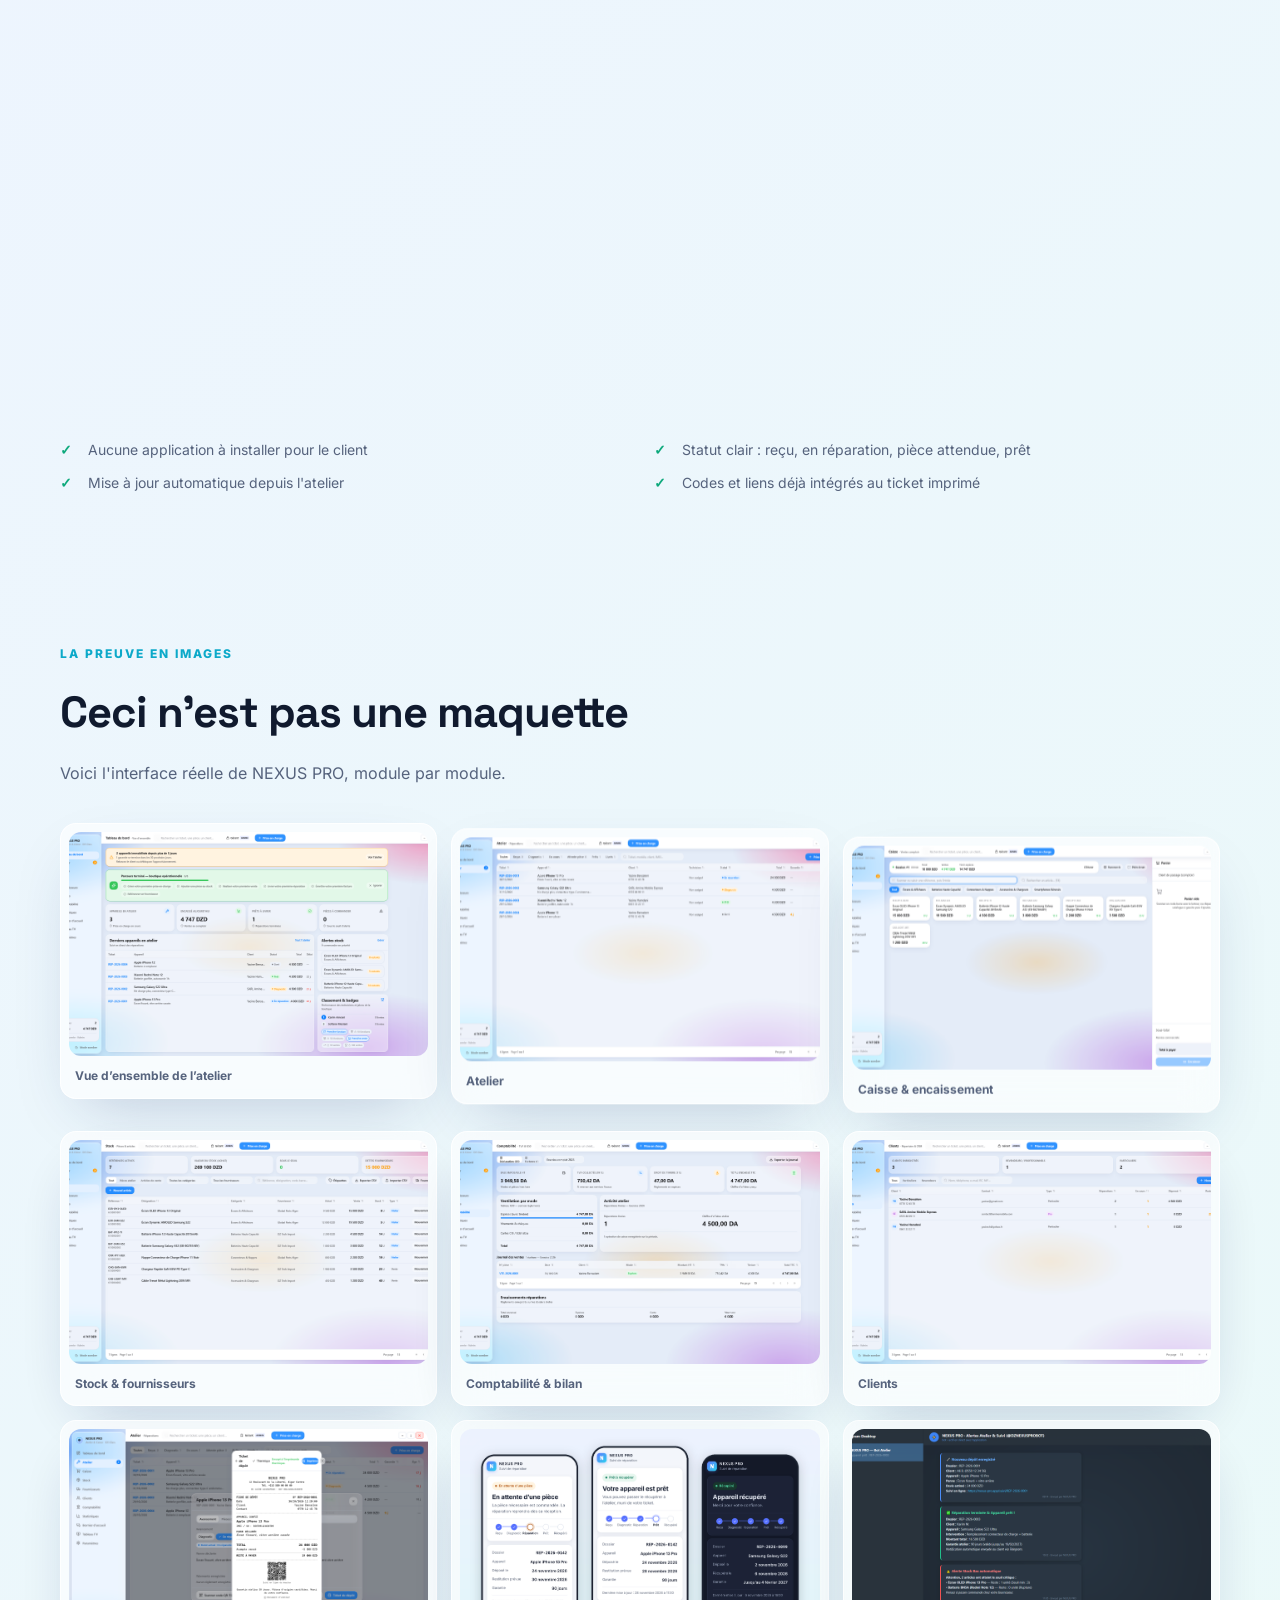
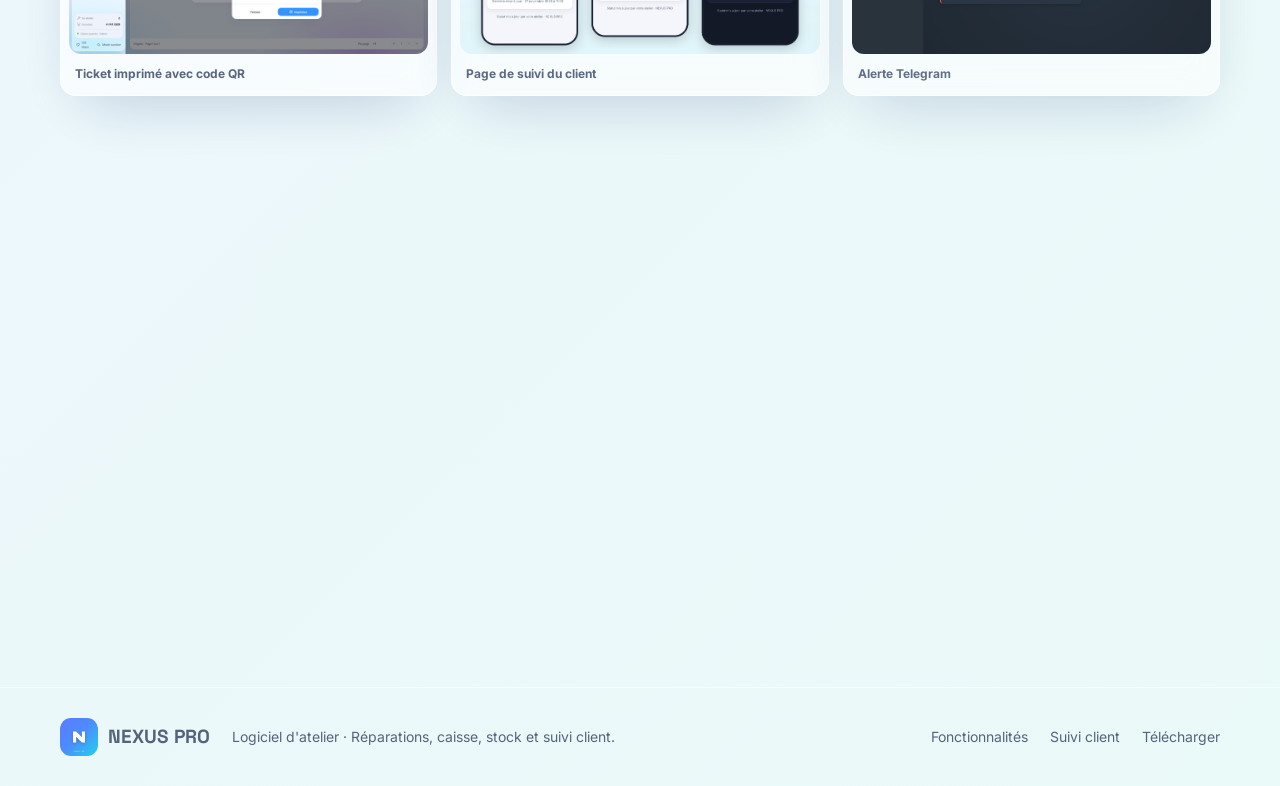
==== commit 375f1bc7: "Suivi : la page est servie ici, les données restent dans nexus-pro-suivi Le jeton intégré à l'applic" ====
--- a/docs/landing/index.html
+++ b/docs/landing/index.html
@@ -9,7 +9,7 @@
       content="Réparations, caisse, factures et stock : tout votre atelier dans un seul logiciel Windows. NEXUS PRO."
     />
     <title>NEXUS PRO — Réparations, caisse, stock. Un seul logiciel.</title>
-    <script type="module" crossorigin src="./assets/index-CnRar47T.js"></script>
+    <script type="module" crossorigin src="./assets/index-Ba8qrco7.js"></script>
     <link rel="stylesheet" crossorigin href="./assets/index-C7ZXWmYJ.css">
   </head>
   <body>
